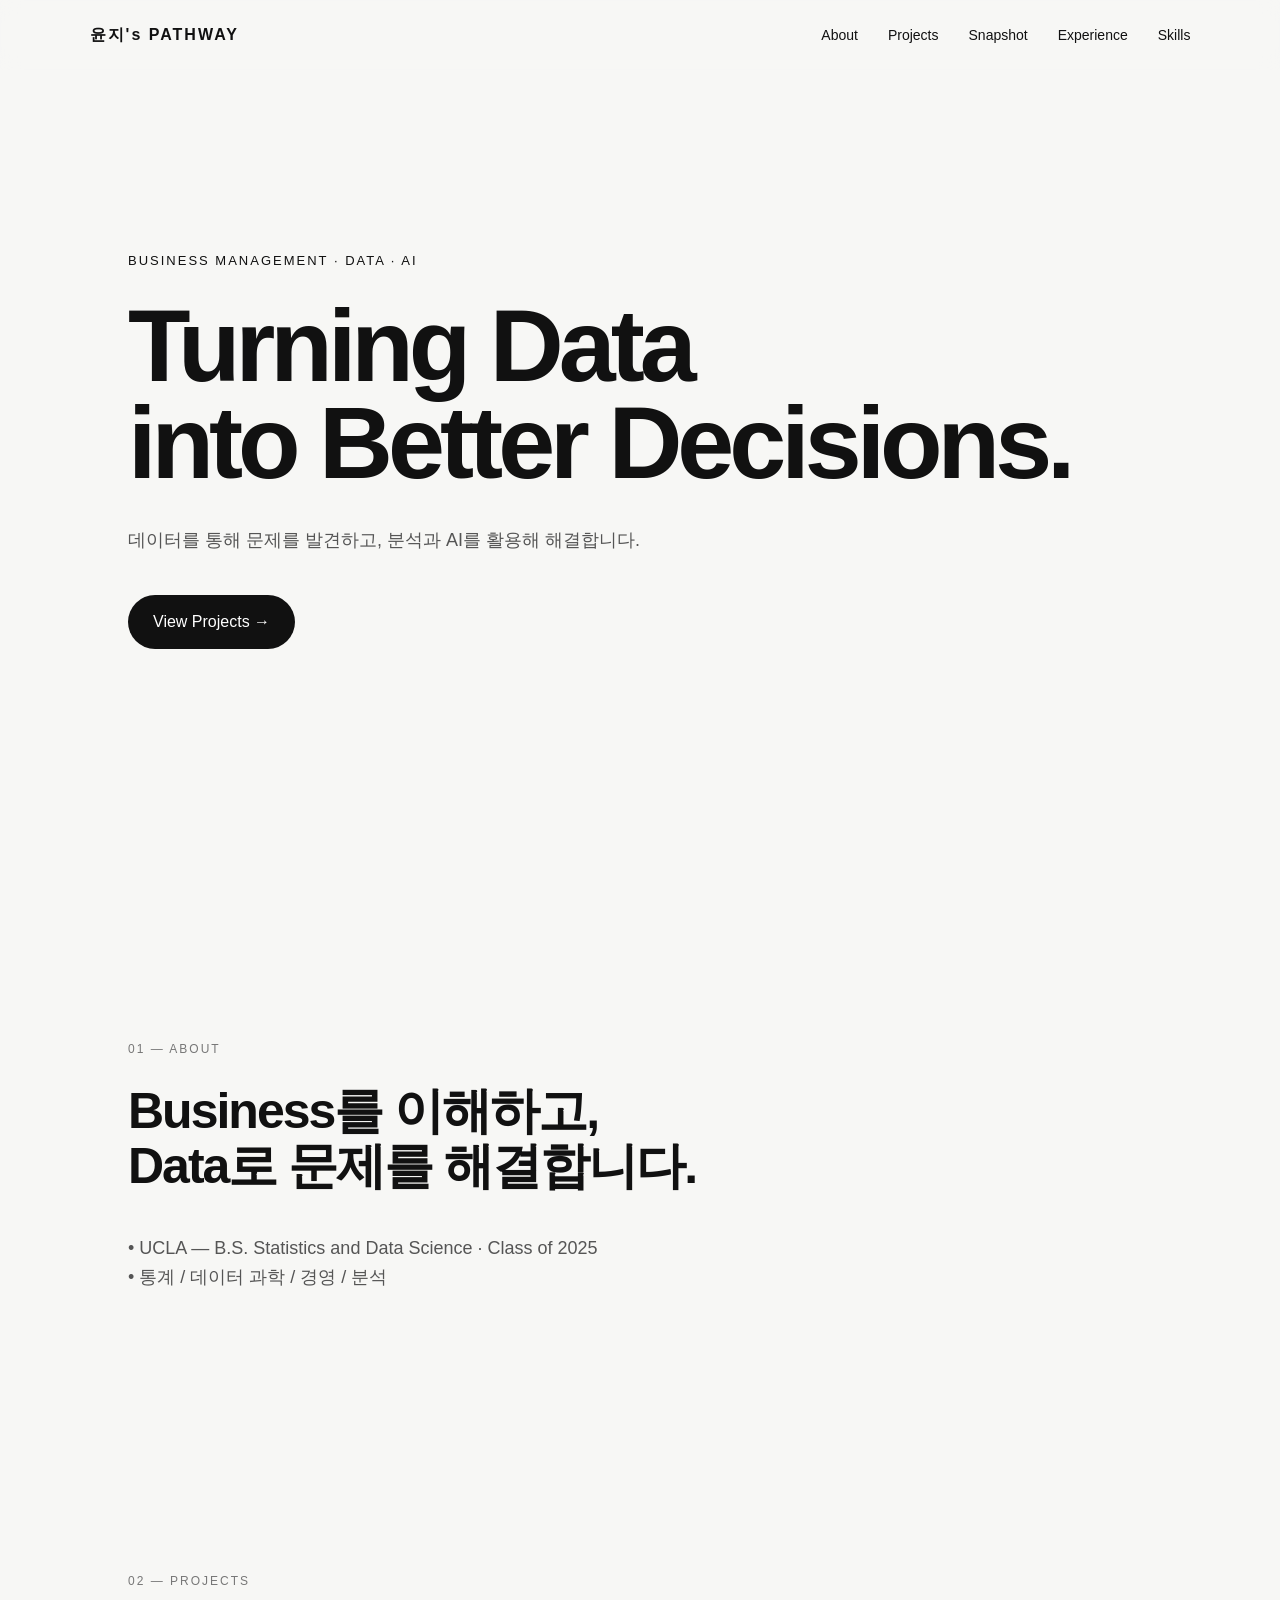
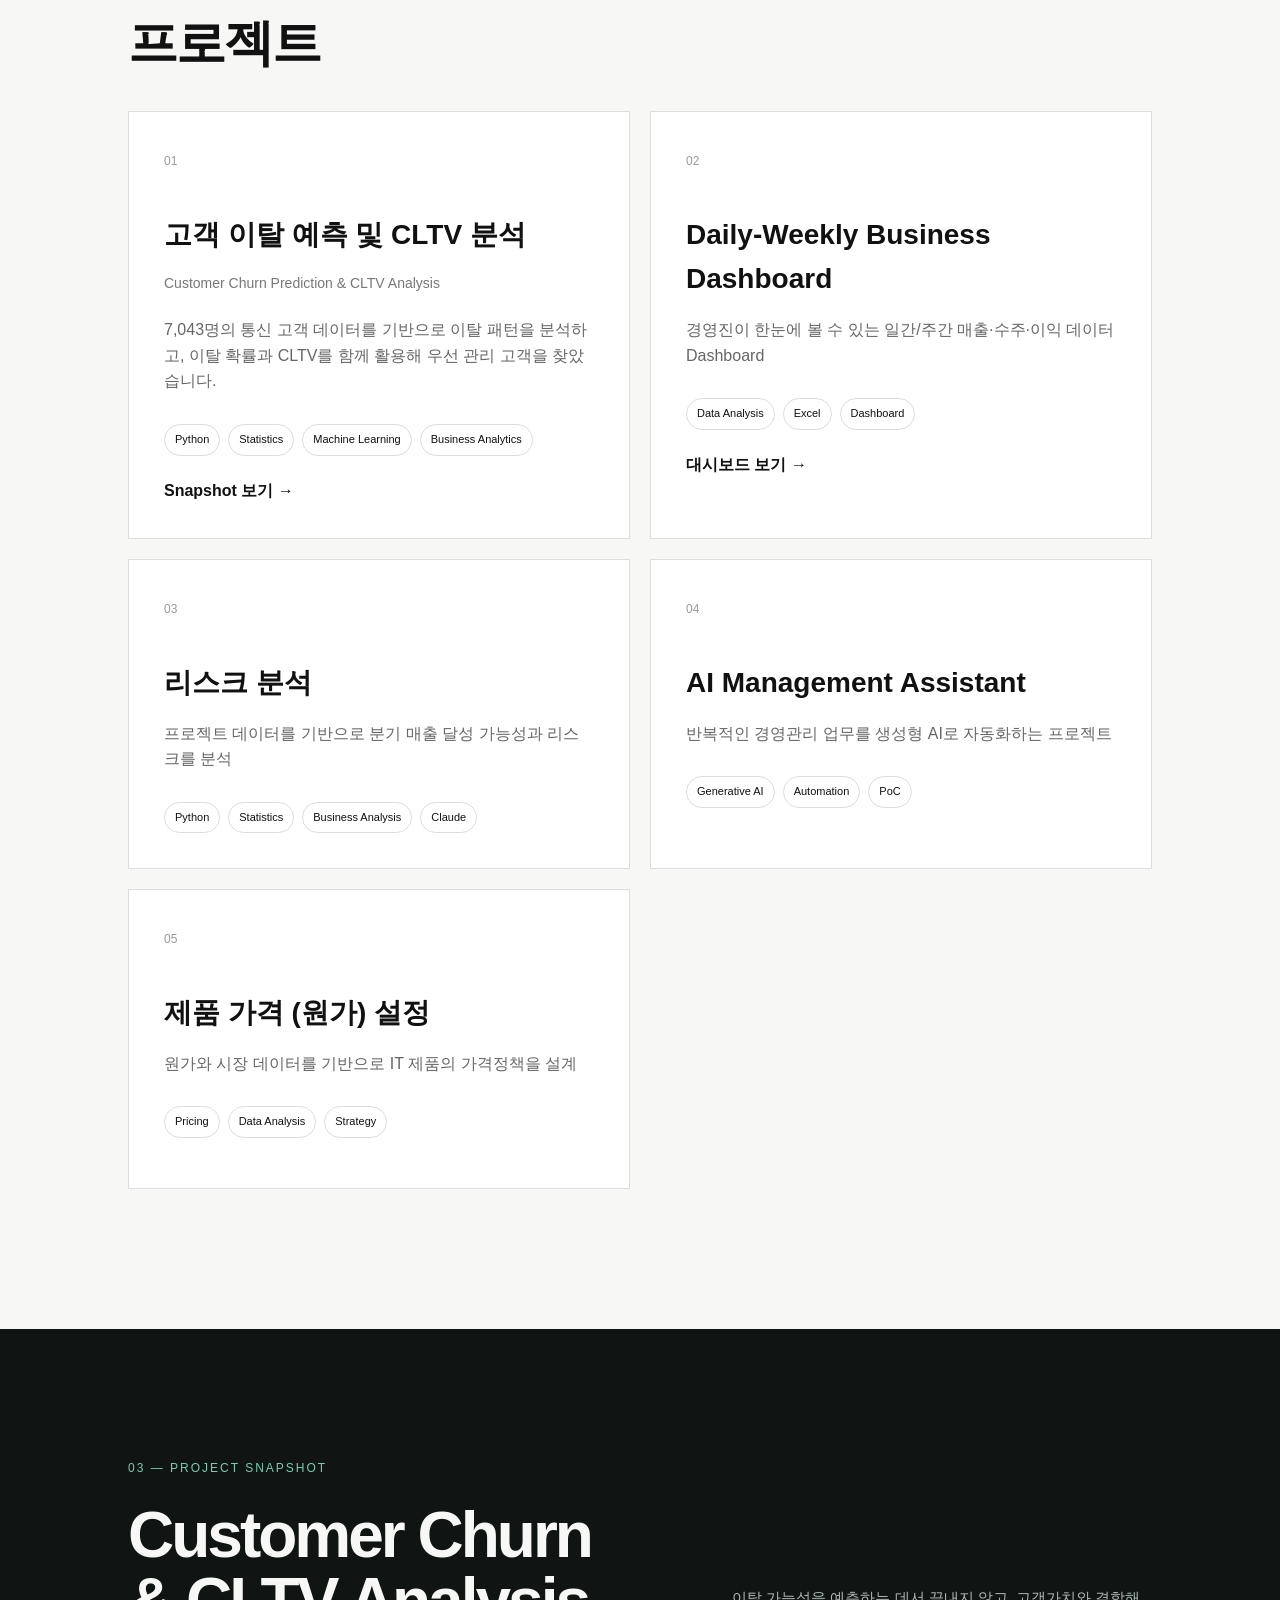
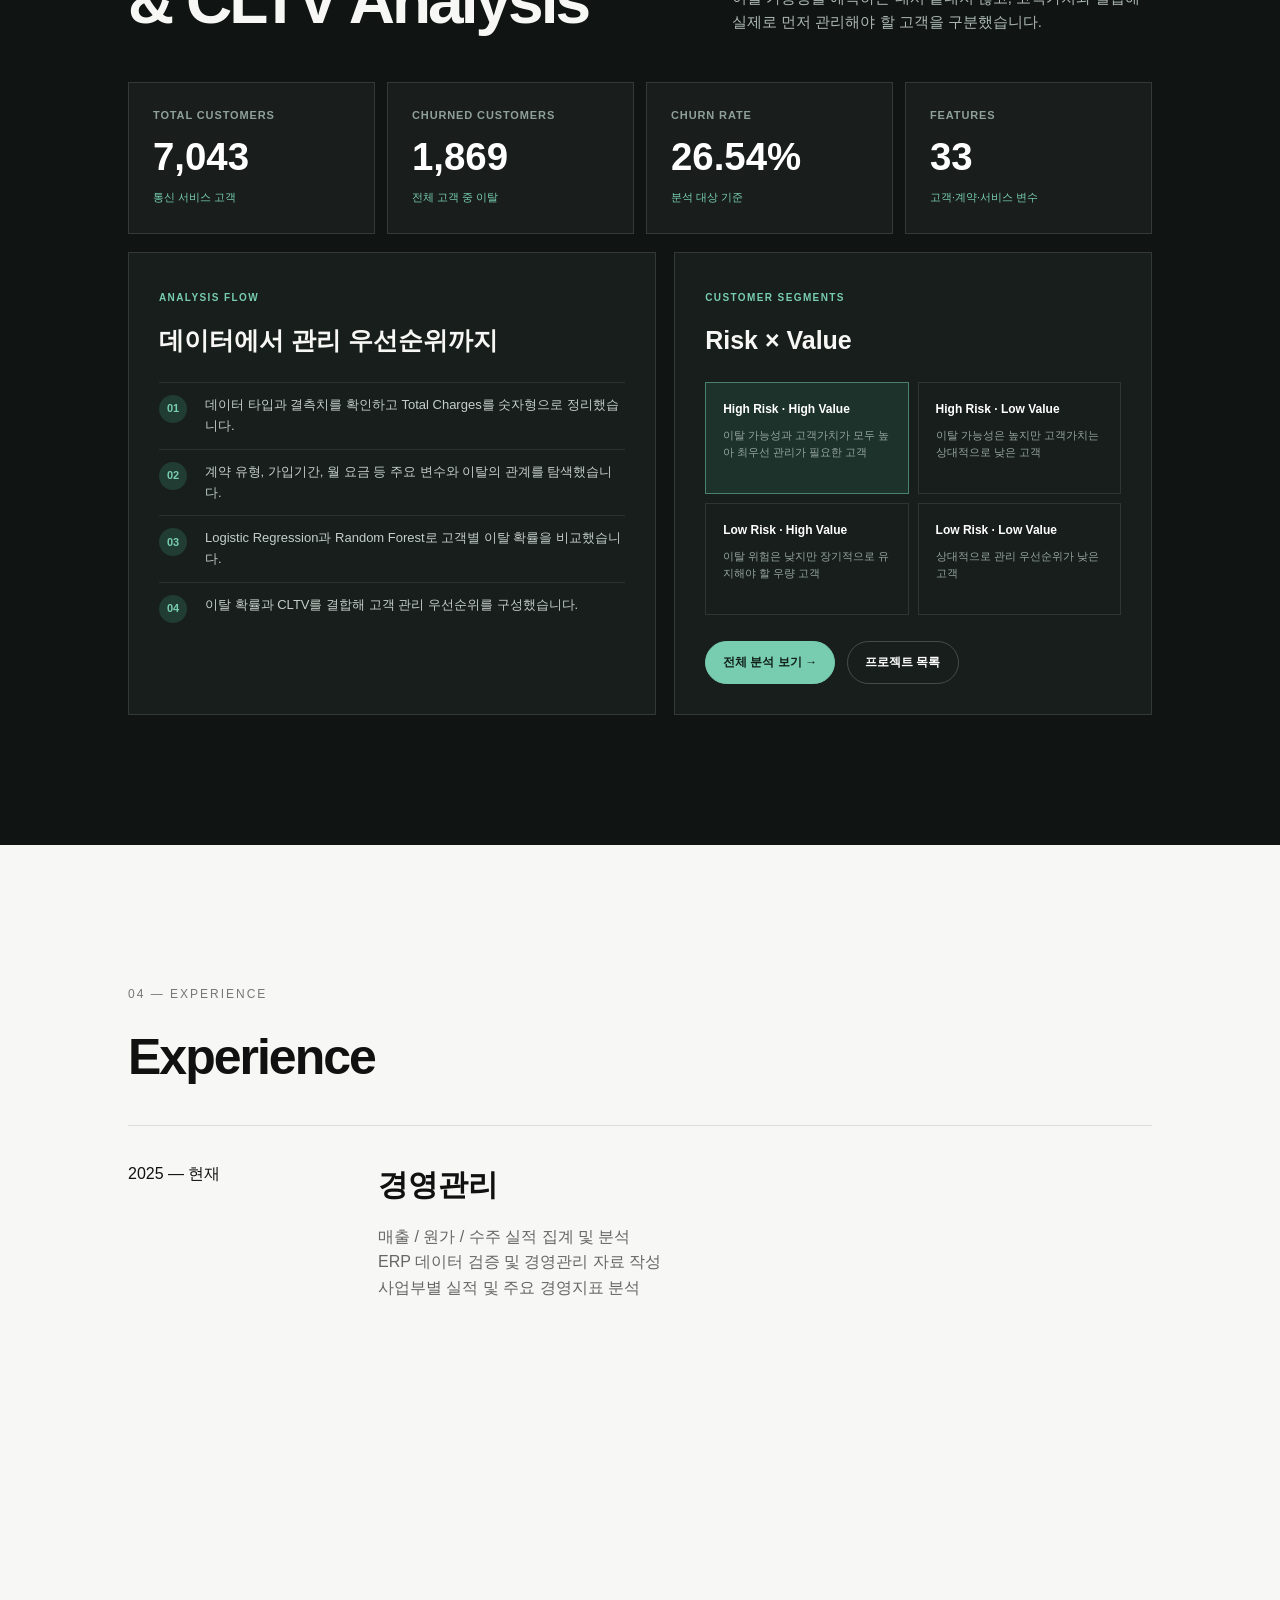
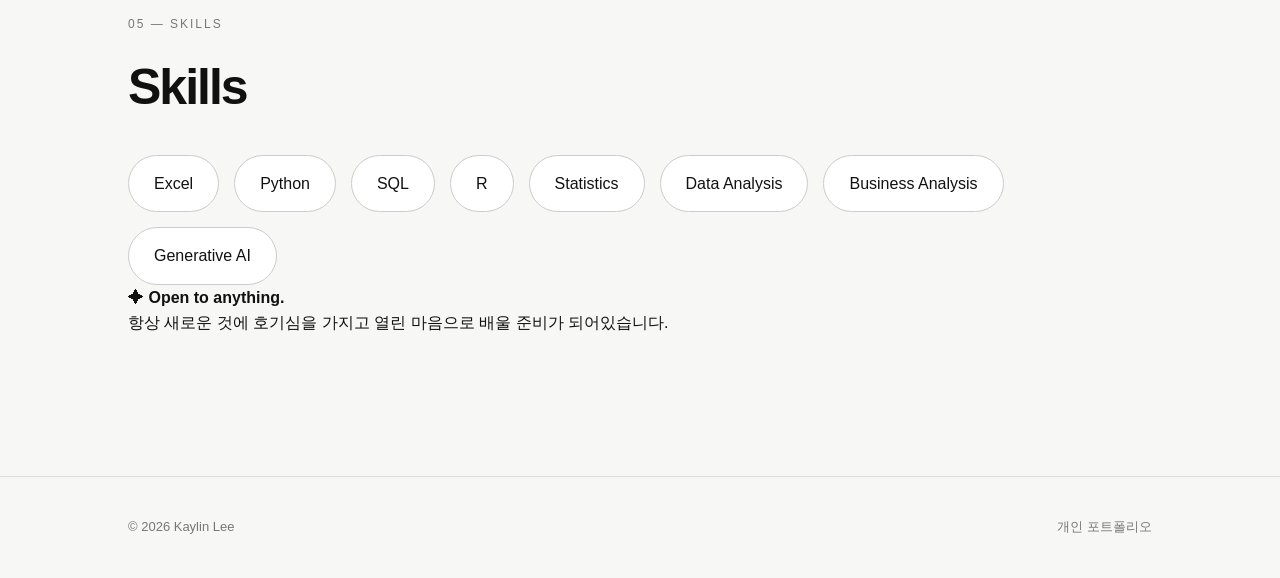
==== index.html @ ccb6a0fa "Fix customer churn README link" ====
<!DOCTYPE html>
<html lang="ko">
<head>
    <meta charset="UTF-8">
    <meta name="viewport" content="width=device-width, initial-scale=1.0">

    <title>이윤지 | Business · Data · AI</title>

    <link rel="stylesheet" href="style.css">
    <link rel="stylesheet" href="snapshot.css">
</head>

<body>

    <!-- Navigation -->
    <nav>
        <div class="logo">윤지's PATHWAY</div>

        <div class="nav-links">
            <a href="#about">About</a>
            <a href="#projects">Projects</a>
            <a href="#snapshot">Snapshot</a>
            <a href="#experience">Experience</a>
            <a href="#skills">Skills</a>
        </div>
    </nav>


    <!-- Hero -->
    <section class="hero">

        <div class="hero-text">

            <p class="eyebrow">
                BUSINESS MANAGEMENT · DATA · AI
            </p>

            <h1>
                Turning Data<br>
                into Better Decisions.
            </h1>

            <p class="intro">
                데이터를 통해 문제를 발견하고,
                분석과 AI를 활용해 해결합니다.
            </p>

            <a href="#projects" class="button">
                View Projects →
            </a>

        </div>

    </section>


    <!-- About -->
    <section id="about" class="section">

        <p class="section-label">01 — ABOUT</p>

        <h2>
            Business를 이해하고,<br>
            Data로 문제를 해결합니다.
        </h2>

        <p class="description">
            • UCLA — B.S. Statistics and Data Science · Class of 2025<br>
            • 통계 / 데이터 과학 / 경영 / 분석<br>
        </p>

    </section>


    <!-- Projects -->
    <section id="projects" class="section">

        <p class="section-label">02 — PROJECTS</p>

        <h2>프로젝트</h2>

        <div class="project-grid">

            <div class="project-card">

                <span>01</span>

                <h3>
                    고객 이탈 예측 및 CLTV 분석<br>
                    <small style="font-size:14px; font-weight:500; color:#777;">
                        Customer Churn Prediction &amp; CLTV Analysis
                    </small>
                </h3>

                <p>
                    7,043명의 통신 고객 데이터를 기반으로 이탈 패턴을 분석하고,
                    이탈 확률과 CLTV를 함께 활용해 우선 관리 고객을 찾았습니다.
                </p>

                <div class="tags">
                    <span>Python</span>
                    <span>Statistics</span>
                    <span>Machine Learning</span>
                    <span>Business Analytics</span>
                </div>

                <p style="margin-top:22px;">
                    <a href="#snapshot"
                       style="color:#111; font-weight:600; text-decoration:none;">
                        Snapshot 보기 →
                    </a>
                </p>

            </div>


            <div class="project-card">

                <span>02</span>

                <h3>
                    Daily-Weekly Business Dashboard
                </h3>

                <p>
                    경영진이 한눈에 볼 수 있는 일간/주간
                    매출·수주·이익 데이터 Dashboard
                </p>

                <div class="tags">
                    <span>Data Analysis</span>
                    <span>Excel</span>
                    <span>Dashboard</span>
                </div>

                <p style="margin-top:22px;">
                    <a href="projects/weekly-insight-dashboard/index.html"
                       target="_blank"
                       style="color:#111; font-weight:600; text-decoration:none;">
                        대시보드 보기 →
                    </a>
                </p>

            </div>


            <div class="project-card">

                <span>03</span>

                <h3>
                    리스크 분석
                </h3>

                <p>
                    프로젝트 데이터를 기반으로
                    분기 매출 달성 가능성과 리스크를 분석
                </p>

                <div class="tags">
                    <span>Python</span>
                    <span>Statistics</span>
                    <span>Business Analysis</span>
                    <span>Claude</span>
                </div>

            </div>


            <div class="project-card">

                <span>04</span>

                <h3>
                    AI Management Assistant
                </h3>

                <p>
                    반복적인 경영관리 업무를
                    생성형 AI로 자동화하는 프로젝트
                </p>

                <div class="tags">
                    <span>Generative AI</span>
                    <span>Automation</span>
                    <span>PoC</span>
                </div>

            </div>


            <div class="project-card">

                <span>05</span>

                <h3>
                    제품 가격 (원가) 설정
                </h3>

                <p>
                    원가와 시장 데이터를 기반으로
                    IT 제품의 가격정책을 설계
                </p>

                <div class="tags">
                    <span>Pricing</span>
                    <span>Data Analysis</span>
                    <span>Strategy</span>
                </div>

            </div>

        </div>

    </section>


    <!-- Project Snapshot -->
    <section id="snapshot" class="snapshot-section">

        <p class="section-label">03 — PROJECT SNAPSHOT</p>

        <div class="snapshot-header">
            <h2>Customer Churn<br>&amp; CLTV Analysis</h2>
            <p>
                이탈 가능성을 예측하는 데서 끝내지 않고, 고객가치와 결합해
                실제로 먼저 관리해야 할 고객을 구분했습니다.
            </p>
        </div>

        <div class="snapshot-metrics">
            <article class="snapshot-metric">
                <span>TOTAL CUSTOMERS</span>
                <strong>7,043</strong>
                <small>통신 서비스 고객</small>
            </article>
            <article class="snapshot-metric">
                <span>CHURNED CUSTOMERS</span>
                <strong>1,869</strong>
                <small>전체 고객 중 이탈</small>
            </article>
            <article class="snapshot-metric">
                <span>CHURN RATE</span>
                <strong>26.54%</strong>
                <small>분석 대상 기준</small>
            </article>
            <article class="snapshot-metric">
                <span>FEATURES</span>
                <strong>33</strong>
                <small>고객·계약·서비스 변수</small>
            </article>
        </div>

        <div class="snapshot-content">
            <article class="snapshot-card">
                <span>ANALYSIS FLOW</span>
                <h3>데이터에서 관리 우선순위까지</h3>
                <ol class="snapshot-list">
                    <li><b>01</b><span>데이터 타입과 결측치를 확인하고 Total Charges를 숫자형으로 정리했습니다.</span></li>
                    <li><b>02</b><span>계약 유형, 가입기간, 월 요금 등 주요 변수와 이탈의 관계를 탐색했습니다.</span></li>
                    <li><b>03</b><span>Logistic Regression과 Random Forest로 고객별 이탈 확률을 비교했습니다.</span></li>
                    <li><b>04</b><span>이탈 확률과 CLTV를 결합해 고객 관리 우선순위를 구성했습니다.</span></li>
                </ol>
            </article>

            <article class="snapshot-card">
                <span>CUSTOMER SEGMENTS</span>
                <h3>Risk × Value</h3>
                <div class="segment-grid">
                    <div class="segment priority"><strong>High Risk · High Value</strong><p>이탈 가능성과 고객가치가 모두 높아 최우선 관리가 필요한 고객</p></div>
                    <div class="segment"><strong>High Risk · Low Value</strong><p>이탈 가능성은 높지만 고객가치는 상대적으로 낮은 고객</p></div>
                    <div class="segment"><strong>Low Risk · High Value</strong><p>이탈 위험은 낮지만 장기적으로 유지해야 할 우량 고객</p></div>
                    <div class="segment"><strong>Low Risk · Low Value</strong><p>상대적으로 관리 우선순위가 낮은 고객</p></div>
                </div>
                <div class="snapshot-actions">
                    <a href="https://github.com/kaylin0325/Yunjee-Lee-Portfolio/blob/main/projects/customer-churn/README.md" target="_blank">전체 분석 보기 →</a>
                    <a href="#projects">프로젝트 목록</a>
                </div>
            </article>
        </div>

    </section>


    <!-- Experience -->
    <section id="experience" class="section">

        <p class="section-label">04 — EXPERIENCE</p>

        <h2>Experience</h2>

        <div class="experience-item">

            <div>
                <span>2025 — 현재</span>
            </div>

            <div>
                <h3>경영관리</h3>

                <p>
                    매출 / 원가 / 수주 실적 집계 및 분석<br>
                    ERP 데이터 검증 및 경영관리 자료 작성<br>
                    사업부별 실적 및 주요 경영지표 분석
                </p>
            </div>

        </div>

    </section>


    <!-- Skills -->
    <section id="skills" class="section">

        <p class="section-label">05 — SKILLS</p>

        <h2>Skills</h2>

        <div class="skills">

            <span>Excel</span>
            <span>Python</span>
            <span>SQL</span>
            <span>R</span>
            <span>Statistics</span>
            <span>Data Analysis</span>
            <span>Business Analysis</span>
            <span>Generative AI</span>

        </div>

        <div class="open-to-anything">
            <span>✦</span>
            <strong>Open to anything.</strong>
            <p>항상 새로운 것에 호기심을 가지고 열린 마음으로 배울 준비가 되어있습니다.</p>
        </div>

    </section>


    <!-- Footer -->
    <footer>

        <p>
            © 2026 Kaylin Lee
        </p>

        <p>
            개인 포트폴리오
        </p>

    </footer>


    <script src="script.js"></script>

</body>
</html>
---- style.css ----
* {
    margin: 0;
    padding: 0;
    box-sizing: border-box;
}

html {
    scroll-behavior: smooth;
}

body {
    font-family: Arial, sans-serif;
    color: #111;
    background: #f7f7f5;
    line-height: 1.6;
}


/* Navigation */

nav {
    position: fixed;
    top: 0;
    width: 100%;
    height: 70px;

    display: flex;
    justify-content: space-between;
    align-items: center;

    padding: 0 7%;

    background: rgba(247, 247, 245, 0.9);
    backdrop-filter: blur(10px);

    z-index: 100;
}

.logo {
    font-weight: bold;
    letter-spacing: 2px;
}

.nav-links {
    display: flex;
    gap: 30px;
}

.nav-links a {
    text-decoration: none;
    color: #111;
    font-size: 14px;
}


/* Hero */

.hero {
    min-height: 100vh;

    display: flex;
    align-items: center;

    padding: 0 10%;
}

.eyebrow {
    font-size: 13px;
    letter-spacing: 2px;
    margin-bottom: 25px;
}

.hero h1 {
    font-size: clamp(55px, 8vw, 110px);
    line-height: 0.95;
    letter-spacing: -5px;
    margin-bottom: 35px;
}

.intro {
    max-width: 550px;
    font-size: 18px;
    color: #555;
    margin-bottom: 40px;
}

.button {
    display: inline-block;

    padding: 14px 25px;

    background: #111;
    color: white;

    text-decoration: none;

    border-radius: 30px;
}


/* Sections */

.section {
    padding: 140px 10%;
}

.section-label {
    font-size: 12px;
    letter-spacing: 2px;
    margin-bottom: 25px;
    color: #777;
}

.section h2 {
    font-size: 50px;
    line-height: 1.1;
    letter-spacing: -2px;
    margin-bottom: 40px;
}

.description {
    max-width: 700px;
    color: #555;
    font-size: 18px;
}


/* Projects */

.project-grid {
    display: grid;

    grid-template-columns: repeat(2, 1fr);

    gap: 20px;
}

.project-card {
    min-height: 300px;

    background: white;

    padding: 35px;

    border: 1px solid #ddd;

    transition: 0.3s;
}

.project-card:hover {
    transform: translateY(-5px);
}

.project-card > span {
    font-size: 12px;
    color: #999;
}

.project-card h3 {
    font-size: 28px;
    margin: 40px 0 15px;
}

.project-card p {
    color: #666;
    max-width: 450px;
}

.tags {
    display: flex;
    gap: 8px;
    flex-wrap: wrap;

    margin-top: 30px;
}

.tags span {
    padding: 6px 10px;

    border: 1px solid #ddd;

    border-radius: 20px;

    font-size: 11px;
}


/* Experience */

.experience-item {
    display: grid;

    grid-template-columns: 200px 1fr;

    gap: 50px;

    padding: 35px 0;

    border-top: 1px solid #ddd;
}

.experience-item h3 {
    font-size: 30px;
    margin-bottom: 15px;
}

.experience-item p {
    color: #666;
}


/* Skills */

.skills {
    display: flex;
    flex-wrap: wrap;

    gap: 15px;
}

.skills span {
    padding: 15px 25px;

    border: 1px solid #ccc;

    border-radius: 30px;

    background: white;
}


/* Footer */

footer {
    display: flex;
    justify-content: space-between;

    padding: 40px 10%;

    border-top: 1px solid #ddd;

    color: #777;

    font-size: 13px;
}


/* Mobile */

@media (max-width: 700px) {

    .nav-links {
        display: none;
    }

    .hero {
        padding: 0 7%;
    }

    .hero h1 {
        font-size: 60px;
    }

    .section {
        padding: 100px 7%;
    }

    .section h2 {
        font-size: 40px;
    }

    .project-grid {
        grid-template-columns: 1fr;
    }

    .experience-item {
        grid-template-columns: 1fr;
        gap: 10px;
    }

    footer {
        padding: 30px 7%;
    }

    .open-to-anything {
    margin-top: 35px;
    padding: 30px 35px;

    background: #111;
    color: white;

    border-radius: 4px;

    display: flex;
    align-items: center;
    gap: 15px;
}

.open-to-anything span {
    font-size: 20px;
}

.open-to-anything strong {
    font-size: 18px;
}

.open-to-anything p {
    margin-left: auto;
    color: #aaa;
    font-size: 14px;
}

}
---- snapshot.css ----
.snapshot-section {
    padding: 130px 10%;
    background: #101513;
    color: #f7f7f5;
}

.snapshot-section .section-label {
    color: #78cdb1;
}

.snapshot-header {
    display: flex;
    justify-content: space-between;
    align-items: flex-end;
    gap: 40px;
    margin-bottom: 48px;
}

.snapshot-header h2 {
    max-width: 760px;
    margin: 0;
    font-size: clamp(38px, 5vw, 66px);
    line-height: 1.02;
    letter-spacing: -3px;
}

.snapshot-header p {
    max-width: 420px;
    margin: 0;
    color: #aeb9b5;
    font-size: 15px;
}

.snapshot-metrics {
    display: grid;
    grid-template-columns: repeat(4, 1fr);
    gap: 12px;
    margin-bottom: 18px;
}

.snapshot-metric {
    min-height: 145px;
    padding: 24px;
    border: 1px solid rgba(255, 255, 255, 0.12);
    background: rgba(255, 255, 255, 0.04);
}

.snapshot-metric span {
    display: block;
    color: #8fa09a;
    font-size: 11px;
    font-weight: 700;
    letter-spacing: 0.08em;
}

.snapshot-metric strong {
    display: block;
    margin: 13px 0 7px;
    color: #fff;
    font-size: clamp(30px, 3vw, 43px);
    line-height: 1;
}

.snapshot-metric small {
    color: #78cdb1;
    font-size: 11px;
}

.snapshot-content {
    display: grid;
    grid-template-columns: 1.05fr 0.95fr;
    gap: 18px;
}

.snapshot-card {
    padding: 30px;
    border: 1px solid rgba(255, 255, 255, 0.12);
    background: #171e1b;
}

.snapshot-card > span {
    color: #78cdb1;
    font-size: 10px;
    font-weight: 800;
    letter-spacing: 0.14em;
}

.snapshot-card h3 {
    margin: 12px 0 22px;
    font-size: 25px;
}

.snapshot-list {
    display: grid;
    gap: 12px;
    margin: 0;
    padding: 0;
    list-style: none;
}

.snapshot-list li {
    display: grid;
    grid-template-columns: 34px 1fr;
    gap: 12px;
    align-items: start;
    padding-top: 12px;
    border-top: 1px solid rgba(255, 255, 255, 0.09);
    color: #c5ceca;
    font-size: 13px;
}

.snapshot-list b {
    display: grid;
    place-items: center;
    width: 28px;
    height: 28px;
    border-radius: 50%;
    background: #213c33;
    color: #78cdb1;
    font-size: 11px;
}

.segment-grid {
    display: grid;
    grid-template-columns: 1fr 1fr;
    gap: 9px;
}

.segment {
    min-height: 112px;
    padding: 17px;
    border: 1px solid rgba(255, 255, 255, 0.1);
}

.segment strong {
    display: block;
    margin-bottom: 8px;
    color: #fff;
    font-size: 12px;
}

.segment p {
    margin: 0;
    color: #96a49f;
    font-size: 11px;
    line-height: 1.55;
}

.segment.priority {
    border-color: rgba(120, 205, 177, 0.5);
    background: #1c322b;
}

.snapshot-actions {
    display: flex;
    align-items: center;
    gap: 12px;
    margin-top: 26px;
}

.snapshot-actions a {
    display: inline-flex;
    padding: 11px 17px;
    border: 1px solid rgba(255, 255, 255, 0.2);
    border-radius: 999px;
    color: #fff;
    font-size: 12px;
    font-weight: 700;
    text-decoration: none;
}

.snapshot-actions a:first-child {
    border-color: #78cdb1;
    background: #78cdb1;
    color: #102019;
}

/* Keep portfolio project tags separated even if browser styles are cached. */
.project-card .tags {
    display: flex;
    flex-wrap: wrap;
    gap: 8px;
}

.project-card .tags span {
    display: inline-flex;
    margin: 0;
}

@media (max-width: 900px) {
    .snapshot-header {
        align-items: flex-start;
        flex-direction: column;
    }

    .snapshot-metrics {
        grid-template-columns: 1fr 1fr;
    }

    .snapshot-content {
        grid-template-columns: 1fr;
    }
}

@media (max-width: 700px) {
    .snapshot-section {
        padding: 100px 7%;
    }

    .snapshot-header h2 {
        font-size: 40px;
        letter-spacing: -2px;
    }
}

@media (max-width: 480px) {
    .snapshot-metrics,
    .segment-grid {
        grid-template-columns: 1fr;
    }

    .snapshot-actions {
        align-items: stretch;
        flex-direction: column;
    }

    .snapshot-actions a {
        justify-content: center;
    }
}
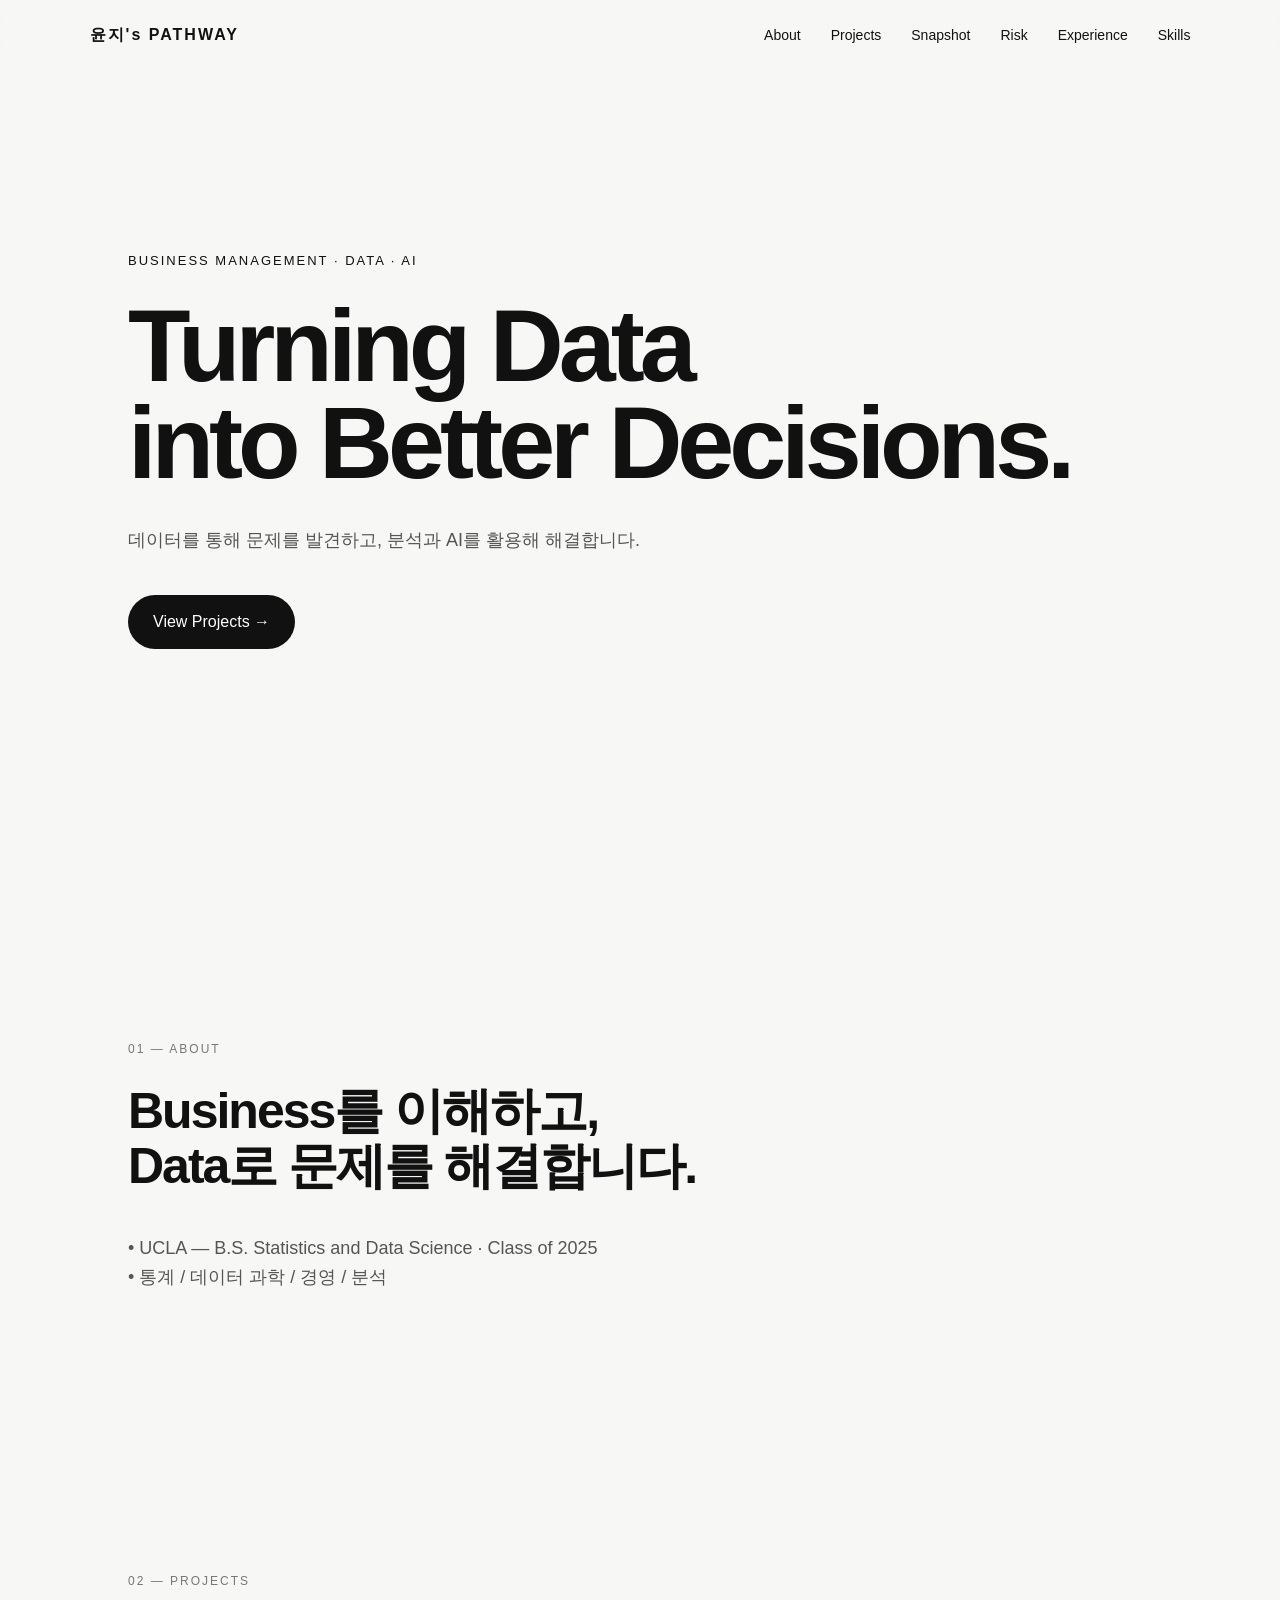
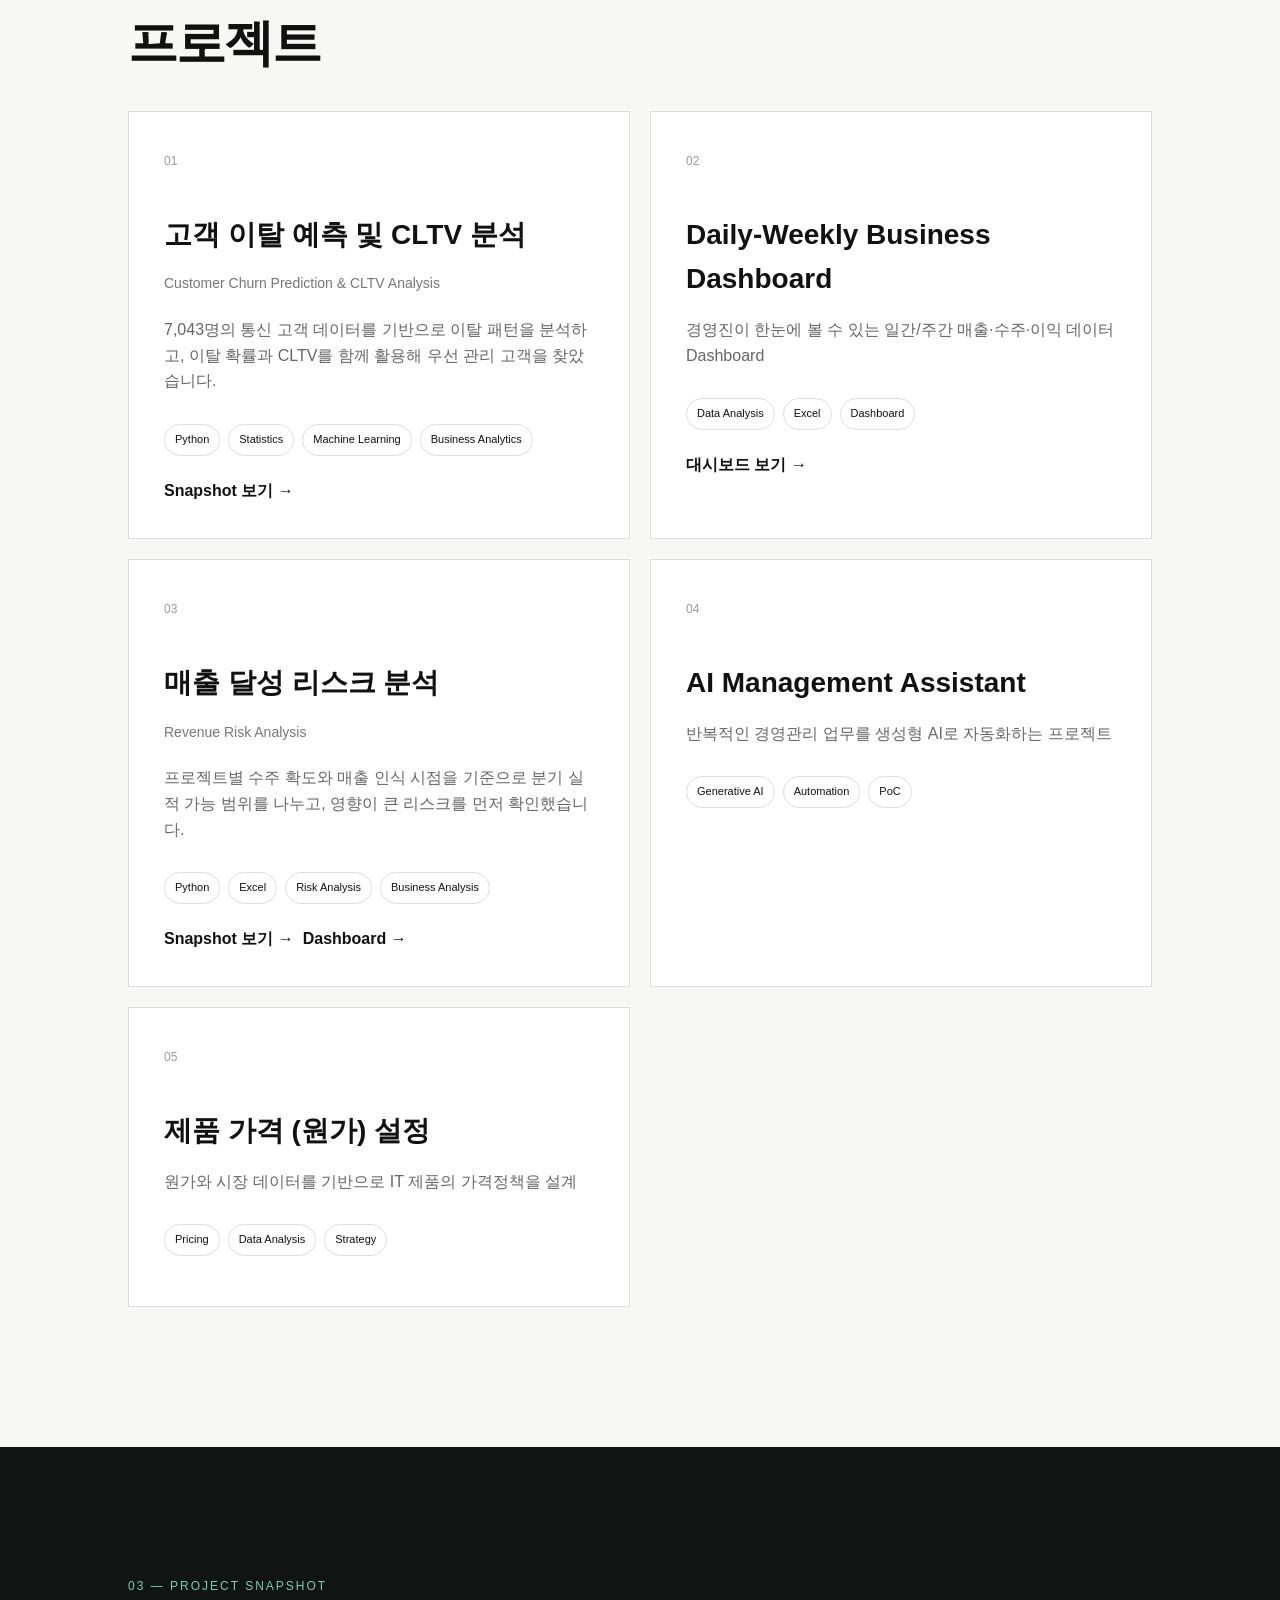
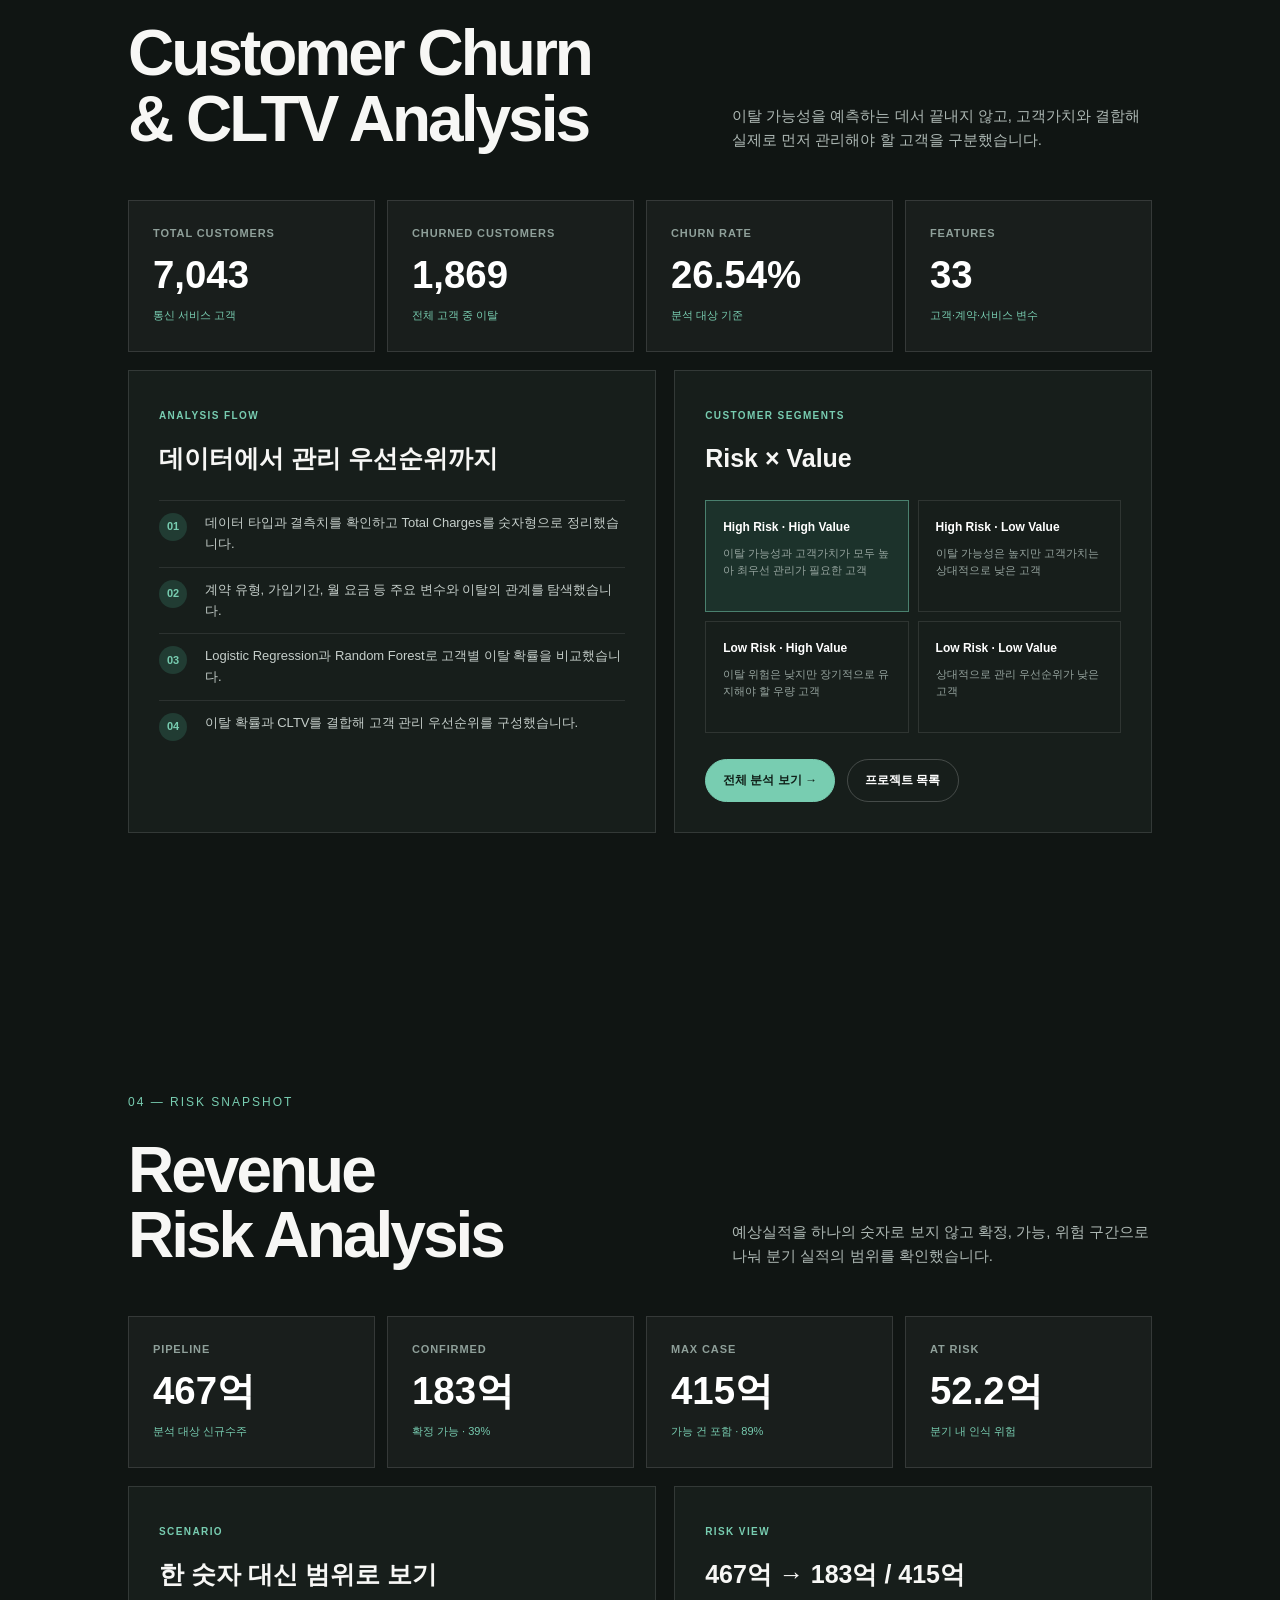
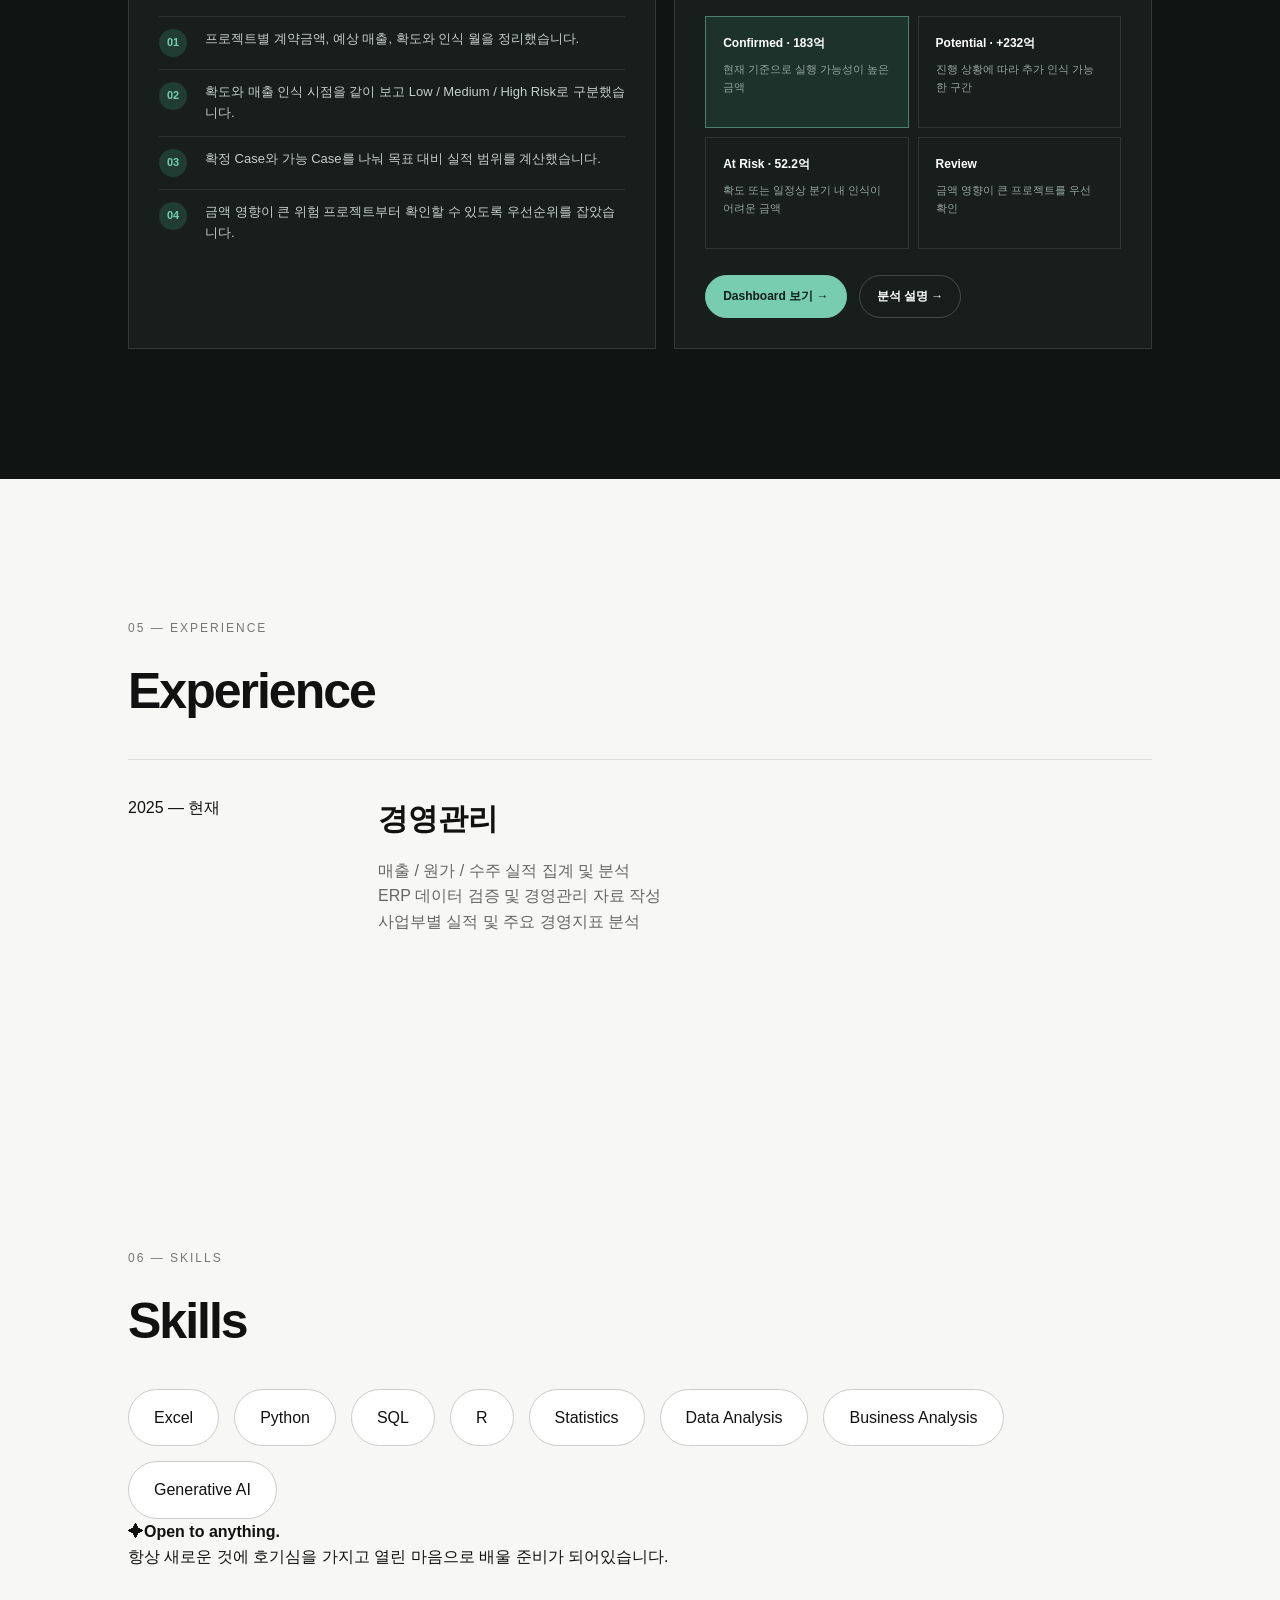
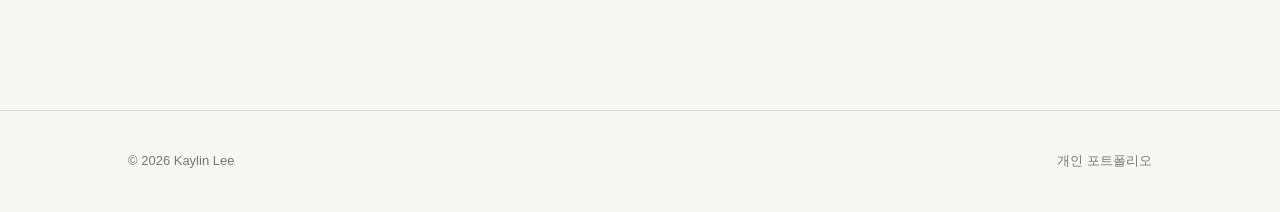
==== commit ffb3baba: "portfolio" ====
--- a/index.html
+++ b/index.html
@@ -3,357 +3,23 @@
 <head>
     <meta charset="UTF-8">
     <meta name="viewport" content="width=device-width, initial-scale=1.0">
-
     <title>이윤지 | Business · Data · AI</title>
-
     <link rel="stylesheet" href="style.css">
     <link rel="stylesheet" href="snapshot.css">
 </head>
-
 <body>
-
-    <!-- Navigation -->
-    <nav>
-        <div class="logo">윤지's PATHWAY</div>
-
-        <div class="nav-links">
-            <a href="#about">About</a>
-            <a href="#projects">Projects</a>
-            <a href="#snapshot">Snapshot</a>
-            <a href="#experience">Experience</a>
-            <a href="#skills">Skills</a>
-        </div>
-    </nav>
-
-
-    <!-- Hero -->
-    <section class="hero">
-
-        <div class="hero-text">
-
-            <p class="eyebrow">
-                BUSINESS MANAGEMENT · DATA · AI
-            </p>
-
-            <h1>
-                Turning Data<br>
-                into Better Decisions.
-            </h1>
-
-            <p class="intro">
-                데이터를 통해 문제를 발견하고,
-                분석과 AI를 활용해 해결합니다.
-            </p>
-
-            <a href="#projects" class="button">
-                View Projects →
-            </a>
-
-        </div>
-
-    </section>
-
-
-    <!-- About -->
-    <section id="about" class="section">
-
-        <p class="section-label">01 — ABOUT</p>
-
-        <h2>
-            Business를 이해하고,<br>
-            Data로 문제를 해결합니다.
-        </h2>
-
-        <p class="description">
-            • UCLA — B.S. Statistics and Data Science · Class of 2025<br>
-            • 통계 / 데이터 과학 / 경영 / 분석<br>
-        </p>
-
-    </section>
-
-
-    <!-- Projects -->
-    <section id="projects" class="section">
-
-        <p class="section-label">02 — PROJECTS</p>
-
-        <h2>프로젝트</h2>
-
-        <div class="project-grid">
-
-            <div class="project-card">
-
-                <span>01</span>
-
-                <h3>
-                    고객 이탈 예측 및 CLTV 분석<br>
-                    <small style="font-size:14px; font-weight:500; color:#777;">
-                        Customer Churn Prediction &amp; CLTV Analysis
-                    </small>
-                </h3>
-
-                <p>
-                    7,043명의 통신 고객 데이터를 기반으로 이탈 패턴을 분석하고,
-                    이탈 확률과 CLTV를 함께 활용해 우선 관리 고객을 찾았습니다.
-                </p>
-
-                <div class="tags">
-                    <span>Python</span>
-                    <span>Statistics</span>
-                    <span>Machine Learning</span>
-                    <span>Business Analytics</span>
-                </div>
-
-                <p style="margin-top:22px;">
-                    <a href="#snapshot"
-                       style="color:#111; font-weight:600; text-decoration:none;">
-                        Snapshot 보기 →
-                    </a>
-                </p>
-
-            </div>
-
-
-            <div class="project-card">
-
-                <span>02</span>
-
-                <h3>
-                    Daily-Weekly Business Dashboard
-                </h3>
-
-                <p>
-                    경영진이 한눈에 볼 수 있는 일간/주간
-                    매출·수주·이익 데이터 Dashboard
-                </p>
-
-                <div class="tags">
-                    <span>Data Analysis</span>
-                    <span>Excel</span>
-                    <span>Dashboard</span>
-                </div>
-
-                <p style="margin-top:22px;">
-                    <a href="projects/weekly-insight-dashboard/index.html"
-                       target="_blank"
-                       style="color:#111; font-weight:600; text-decoration:none;">
-                        대시보드 보기 →
-                    </a>
-                </p>
-
-            </div>
-
-
-            <div class="project-card">
-
-                <span>03</span>
-
-                <h3>
-                    리스크 분석
-                </h3>
-
-                <p>
-                    프로젝트 데이터를 기반으로
-                    분기 매출 달성 가능성과 리스크를 분석
-                </p>
-
-                <div class="tags">
-                    <span>Python</span>
-                    <span>Statistics</span>
-                    <span>Business Analysis</span>
-                    <span>Claude</span>
-                </div>
-
-            </div>
-
-
-            <div class="project-card">
-
-                <span>04</span>
-
-                <h3>
-                    AI Management Assistant
-                </h3>
-
-                <p>
-                    반복적인 경영관리 업무를
-                    생성형 AI로 자동화하는 프로젝트
-                </p>
-
-                <div class="tags">
-                    <span>Generative AI</span>
-                    <span>Automation</span>
-                    <span>PoC</span>
-                </div>
-
-            </div>
-
-
-            <div class="project-card">
-
-                <span>05</span>
-
-                <h3>
-                    제품 가격 (원가) 설정
-                </h3>
-
-                <p>
-                    원가와 시장 데이터를 기반으로
-                    IT 제품의 가격정책을 설계
-                </p>
-
-                <div class="tags">
-                    <span>Pricing</span>
-                    <span>Data Analysis</span>
-                    <span>Strategy</span>
-                </div>
-
-            </div>
-
-        </div>
-
-    </section>
-
-
-    <!-- Project Snapshot -->
-    <section id="snapshot" class="snapshot-section">
-
-        <p class="section-label">03 — PROJECT SNAPSHOT</p>
-
-        <div class="snapshot-header">
-            <h2>Customer Churn<br>&amp; CLTV Analysis</h2>
-            <p>
-                이탈 가능성을 예측하는 데서 끝내지 않고, 고객가치와 결합해
-                실제로 먼저 관리해야 할 고객을 구분했습니다.
-            </p>
-        </div>
-
-        <div class="snapshot-metrics">
-            <article class="snapshot-metric">
-                <span>TOTAL CUSTOMERS</span>
-                <strong>7,043</strong>
-                <small>통신 서비스 고객</small>
-            </article>
-            <article class="snapshot-metric">
-                <span>CHURNED CUSTOMERS</span>
-                <strong>1,869</strong>
-                <small>전체 고객 중 이탈</small>
-            </article>
-            <article class="snapshot-metric">
-                <span>CHURN RATE</span>
-                <strong>26.54%</strong>
-                <small>분석 대상 기준</small>
-            </article>
-            <article class="snapshot-metric">
-                <span>FEATURES</span>
-                <strong>33</strong>
-                <small>고객·계약·서비스 변수</small>
-            </article>
-        </div>
-
-        <div class="snapshot-content">
-            <article class="snapshot-card">
-                <span>ANALYSIS FLOW</span>
-                <h3>데이터에서 관리 우선순위까지</h3>
-                <ol class="snapshot-list">
-                    <li><b>01</b><span>데이터 타입과 결측치를 확인하고 Total Charges를 숫자형으로 정리했습니다.</span></li>
-                    <li><b>02</b><span>계약 유형, 가입기간, 월 요금 등 주요 변수와 이탈의 관계를 탐색했습니다.</span></li>
-                    <li><b>03</b><span>Logistic Regression과 Random Forest로 고객별 이탈 확률을 비교했습니다.</span></li>
-                    <li><b>04</b><span>이탈 확률과 CLTV를 결합해 고객 관리 우선순위를 구성했습니다.</span></li>
-                </ol>
-            </article>
-
-            <article class="snapshot-card">
-                <span>CUSTOMER SEGMENTS</span>
-                <h3>Risk × Value</h3>
-                <div class="segment-grid">
-                    <div class="segment priority"><strong>High Risk · High Value</strong><p>이탈 가능성과 고객가치가 모두 높아 최우선 관리가 필요한 고객</p></div>
-                    <div class="segment"><strong>High Risk · Low Value</strong><p>이탈 가능성은 높지만 고객가치는 상대적으로 낮은 고객</p></div>
-                    <div class="segment"><strong>Low Risk · High Value</strong><p>이탈 위험은 낮지만 장기적으로 유지해야 할 우량 고객</p></div>
-                    <div class="segment"><strong>Low Risk · Low Value</strong><p>상대적으로 관리 우선순위가 낮은 고객</p></div>
-                </div>
-                <div class="snapshot-actions">
-                    <a href="https://github.com/kaylin0325/Yunjee-Lee-Portfolio/blob/main/projects/customer-churn/README.md" target="_blank">전체 분석 보기 →</a>
-                    <a href="#projects">프로젝트 목록</a>
-                </div>
-            </article>
-        </div>
-
-    </section>
-
-
-    <!-- Experience -->
-    <section id="experience" class="section">
-
-        <p class="section-label">04 — EXPERIENCE</p>
-
-        <h2>Experience</h2>
-
-        <div class="experience-item">
-
-            <div>
-                <span>2025 — 현재</span>
-            </div>
-
-            <div>
-                <h3>경영관리</h3>
-
-                <p>
-                    매출 / 원가 / 수주 실적 집계 및 분석<br>
-                    ERP 데이터 검증 및 경영관리 자료 작성<br>
-                    사업부별 실적 및 주요 경영지표 분석
-                </p>
-            </div>
-
-        </div>
-
-    </section>
-
-
-    <!-- Skills -->
-    <section id="skills" class="section">
-
-        <p class="section-label">05 — SKILLS</p>
-
-        <h2>Skills</h2>
-
-        <div class="skills">
-
-            <span>Excel</span>
-            <span>Python</span>
-            <span>SQL</span>
-            <span>R</span>
-            <span>Statistics</span>
-            <span>Data Analysis</span>
-            <span>Business Analysis</span>
-            <span>Generative AI</span>
-
-        </div>
-
-        <div class="open-to-anything">
-            <span>✦</span>
-            <strong>Open to anything.</strong>
-            <p>항상 새로운 것에 호기심을 가지고 열린 마음으로 배울 준비가 되어있습니다.</p>
-        </div>
-
-    </section>
-
-
-    <!-- Footer -->
-    <footer>
-
-        <p>
-            © 2026 Kaylin Lee
-        </p>
-
-        <p>
-            개인 포트폴리오
-        </p>
-
-    </footer>
-
-
-    <script src="script.js"></script>
-
-</body>
-</html>+<nav><div class="logo">윤지's PATHWAY</div><div class="nav-links"><a href="#about">About</a><a href="#projects">Projects</a><a href="#snapshot">Snapshot</a><a href="#risk-snapshot">Risk</a><a href="#experience">Experience</a><a href="#skills">Skills</a></div></nav>
+<section class="hero"><div class="hero-text"><p class="eyebrow">BUSINESS MANAGEMENT · DATA · AI</p><h1>Turning Data<br>into Better Decisions.</h1><p class="intro">데이터를 통해 문제를 발견하고, 분석과 AI를 활용해 해결합니다.</p><a href="#projects" class="button">View Projects →</a></div></section>
+<section id="about" class="section"><p class="section-label">01 — ABOUT</p><h2>Business를 이해하고,<br>Data로 문제를 해결합니다.</h2><p class="description">• UCLA — B.S. Statistics and Data Science · Class of 2025<br>• 통계 / 데이터 과학 / 경영 / 분석<br></p></section>
+<section id="projects" class="section"><p class="section-label">02 — PROJECTS</p><h2>프로젝트</h2><div class="project-grid">
+<div class="project-card"><span>01</span><h3>고객 이탈 예측 및 CLTV 분석<br><small style="font-size:14px;font-weight:500;color:#777;">Customer Churn Prediction &amp; CLTV Analysis</small></h3><p>7,043명의 통신 고객 데이터를 기반으로 이탈 패턴을 분석하고, 이탈 확률과 CLTV를 함께 활용해 우선 관리 고객을 찾았습니다.</p><div class="tags"><span>Python</span><span>Statistics</span><span>Machine Learning</span><span>Business Analytics</span></div><p style="margin-top:22px;"><a href="#snapshot" style="color:#111;font-weight:600;text-decoration:none;">Snapshot 보기 →</a></p></div>
+<div class="project-card"><span>02</span><h3>Daily-Weekly Business Dashboard</h3><p>경영진이 한눈에 볼 수 있는 일간/주간 매출·수주·이익 데이터 Dashboard</p><div class="tags"><span>Data Analysis</span><span>Excel</span><span>Dashboard</span></div><p style="margin-top:22px;"><a href="projects/weekly-insight-dashboard/index.html" target="_blank" style="color:#111;font-weight:600;text-decoration:none;">대시보드 보기 →</a></p></div>
+<div class="project-card"><span>03</span><h3>매출 달성 리스크 분석<br><small style="font-size:14px;font-weight:500;color:#777;">Revenue Risk Analysis</small></h3><p>프로젝트별 수주 확도와 매출 인식 시점을 기준으로 분기 실적 가능 범위를 나누고, 영향이 큰 리스크를 먼저 확인했습니다.</p><div class="tags"><span>Python</span><span>Excel</span><span>Risk Analysis</span><span>Business Analysis</span></div><p style="margin-top:22px;"><a href="#risk-snapshot" style="color:#111;font-weight:600;text-decoration:none;">Snapshot 보기 →</a>&nbsp;&nbsp;<a href="projects/revenue-risk/index.html" target="_blank" style="color:#111;font-weight:600;text-decoration:none;">Dashboard →</a></p></div>
+<div class="project-card"><span>04</span><h3>AI Management Assistant</h3><p>반복적인 경영관리 업무를 생성형 AI로 자동화하는 프로젝트</p><div class="tags"><span>Generative AI</span><span>Automation</span><span>PoC</span></div></div>
+<div class="project-card"><span>05</span><h3>제품 가격 (원가) 설정</h3><p>원가와 시장 데이터를 기반으로 IT 제품의 가격정책을 설계</p><div class="tags"><span>Pricing</span><span>Data Analysis</span><span>Strategy</span></div></div>
+</div></section>
+<section id="snapshot" class="snapshot-section"><p class="section-label">03 — PROJECT SNAPSHOT</p><div class="snapshot-header"><h2>Customer Churn<br>&amp; CLTV Analysis</h2><p>이탈 가능성을 예측하는 데서 끝내지 않고, 고객가치와 결합해 실제로 먼저 관리해야 할 고객을 구분했습니다.</p></div><div class="snapshot-metrics"><article class="snapshot-metric"><span>TOTAL CUSTOMERS</span><strong>7,043</strong><small>통신 서비스 고객</small></article><article class="snapshot-metric"><span>CHURNED CUSTOMERS</span><strong>1,869</strong><small>전체 고객 중 이탈</small></article><article class="snapshot-metric"><span>CHURN RATE</span><strong>26.54%</strong><small>분석 대상 기준</small></article><article class="snapshot-metric"><span>FEATURES</span><strong>33</strong><small>고객·계약·서비스 변수</small></article></div><div class="snapshot-content"><article class="snapshot-card"><span>ANALYSIS FLOW</span><h3>데이터에서 관리 우선순위까지</h3><ol class="snapshot-list"><li><b>01</b><span>데이터 타입과 결측치를 확인하고 Total Charges를 숫자형으로 정리했습니다.</span></li><li><b>02</b><span>계약 유형, 가입기간, 월 요금 등 주요 변수와 이탈의 관계를 탐색했습니다.</span></li><li><b>03</b><span>Logistic Regression과 Random Forest로 고객별 이탈 확률을 비교했습니다.</span></li><li><b>04</b><span>이탈 확률과 CLTV를 결합해 고객 관리 우선순위를 구성했습니다.</span></li></ol></article><article class="snapshot-card"><span>CUSTOMER SEGMENTS</span><h3>Risk × Value</h3><div class="segment-grid"><div class="segment priority"><strong>High Risk · High Value</strong><p>이탈 가능성과 고객가치가 모두 높아 최우선 관리가 필요한 고객</p></div><div class="segment"><strong>High Risk · Low Value</strong><p>이탈 가능성은 높지만 고객가치는 상대적으로 낮은 고객</p></div><div class="segment"><strong>Low Risk · High Value</strong><p>이탈 위험은 낮지만 장기적으로 유지해야 할 우량 고객</p></div><div class="segment"><strong>Low Risk · Low Value</strong><p>상대적으로 관리 우선순위가 낮은 고객</p></div></div><div class="snapshot-actions"><a href="projects/customer-churn/README.md" target="_blank">전체 분석 보기 →</a><a href="#projects">프로젝트 목록</a></div></article></div></section>
+<section id="risk-snapshot" class="snapshot-section risk-snapshot"><p class="section-label">04 — RISK SNAPSHOT</p><div class="snapshot-header"><h2>Revenue<br>Risk Analysis</h2><p>예상실적을 하나의 숫자로 보지 않고 확정, 가능, 위험 구간으로 나눠 분기 실적의 범위를 확인했습니다.</p></div><div class="snapshot-metrics"><article class="snapshot-metric"><span>PIPELINE</span><strong>467억</strong><small>분석 대상 신규수주</small></article><article class="snapshot-metric"><span>CONFIRMED</span><strong>183억</strong><small>확정 가능 · 39%</small></article><article class="snapshot-metric"><span>MAX CASE</span><strong>415억</strong><small>가능 건 포함 · 89%</small></article><article class="snapshot-metric"><span>AT RISK</span><strong>52.2억</strong><small>분기 내 인식 위험</small></article></div><div class="snapshot-content"><article class="snapshot-card"><span>SCENARIO</span><h3>한 숫자 대신 범위로 보기</h3><ol class="snapshot-list"><li><b>01</b><span>프로젝트별 계약금액, 예상 매출, 확도와 인식 월을 정리했습니다.</span></li><li><b>02</b><span>확도와 매출 인식 시점을 같이 보고 Low / Medium / High Risk로 구분했습니다.</span></li><li><b>03</b><span>확정 Case와 가능 Case를 나눠 목표 대비 실적 범위를 계산했습니다.</span></li><li><b>04</b><span>금액 영향이 큰 위험 프로젝트부터 확인할 수 있도록 우선순위를 잡았습니다.</span></li></ol></article><article class="snapshot-card"><span>RISK VIEW</span><h3>467억 → 183억 / 415억</h3><div class="segment-grid"><div class="segment priority"><strong>Confirmed · 183억</strong><p>현재 기준으로 실행 가능성이 높은 금액</p></div><div class="segment"><strong>Potential · +232억</strong><p>진행 상황에 따라 추가 인식 가능한 구간</p></div><div class="segment"><strong>At Risk · 52.2억</strong><p>확도 또는 일정상 분기 내 인식이 어려운 금액</p></div><div class="segment"><strong>Review</strong><p>금액 영향이 큰 프로젝트를 우선 확인</p></div></div><div class="snapshot-actions"><a href="projects/revenue-risk/index.html" target="_blank">Dashboard 보기 →</a><a href="projects/revenue-risk/README.md" target="_blank">분석 설명 →</a></div></article></div></section>
+<section id="experience" class="section"><p class="section-label">05 — EXPERIENCE</p><h2>Experience</h2><div class="experience-item"><div><span>2025 — 현재</span></div><div><h3>경영관리</h3><p>매출 / 원가 / 수주 실적 집계 및 분석<br>ERP 데이터 검증 및 경영관리 자료 작성<br>사업부별 실적 및 주요 경영지표 분석</p></div></div></section>
+<section id="skills" class="section"><p class="section-label">06 — SKILLS</p><h2>Skills</h2><div class="skills"><span>Excel</span><span>Python</span><span>SQL</span><span>R</span><span>Statistics</span><span>Data Analysis</span><span>Business Analysis</span><span>Generative AI</span></div><div class="open-to-anything"><span>✦</span><strong>Open to anything.</strong><p>항상 새로운 것에 호기심을 가지고 열린 마음으로 배울 준비가 되어있습니다.</p></div></section>
+<footer><p>© 2026 Kaylin Lee</p><p>개인 포트폴리오</p></footer><script src="script.js"></script></body></html>
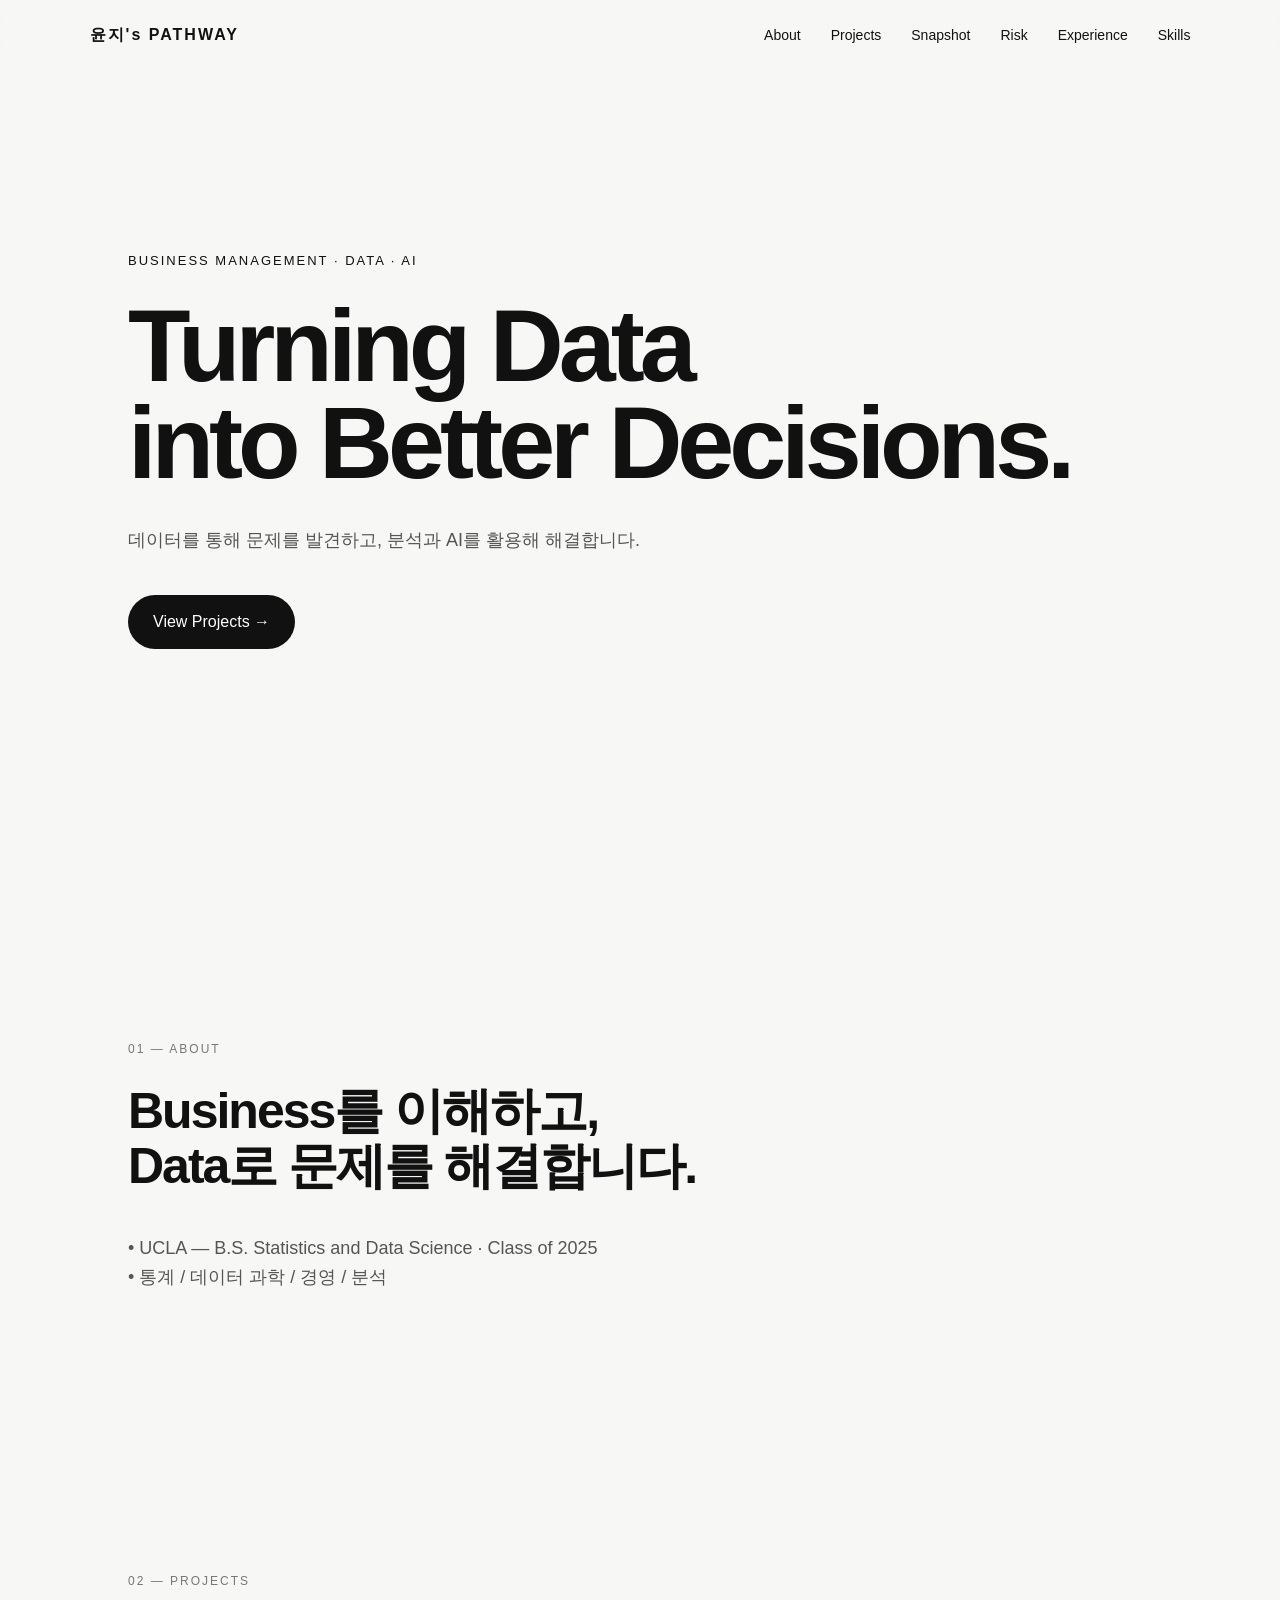
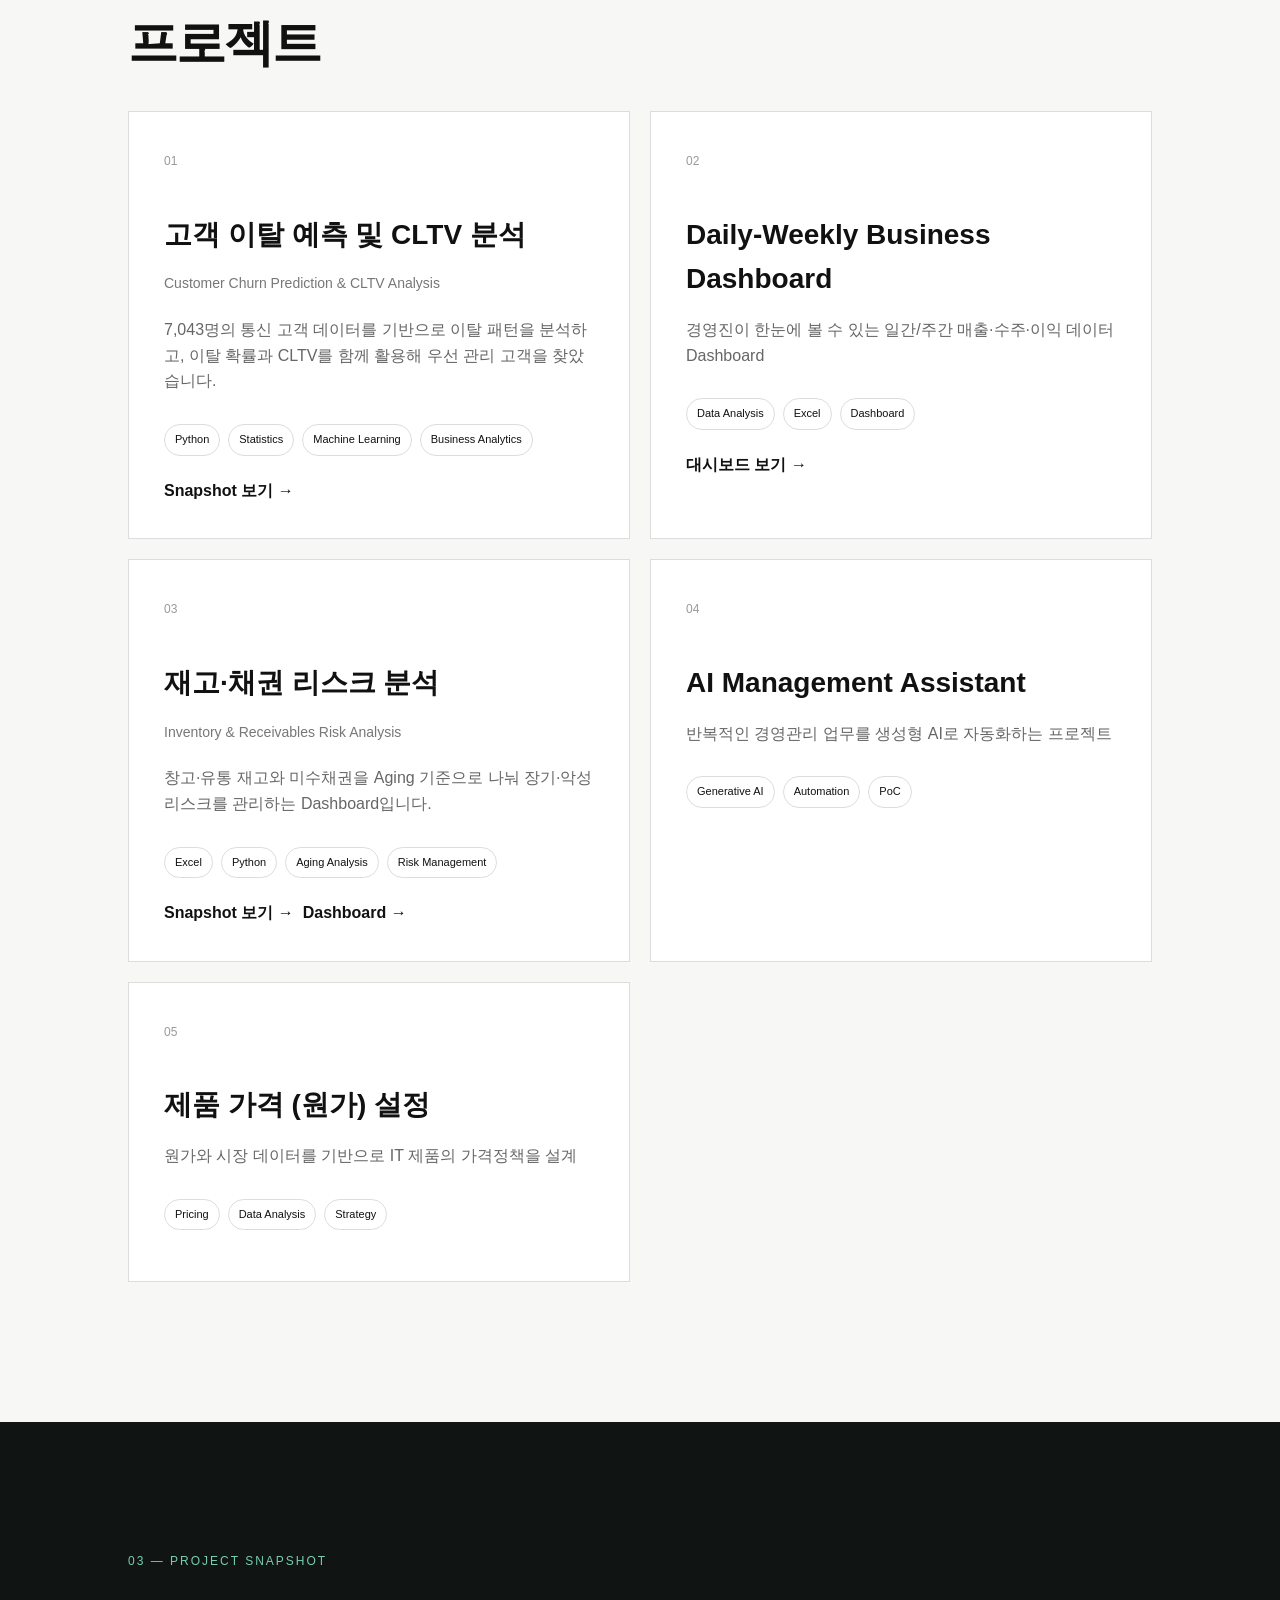
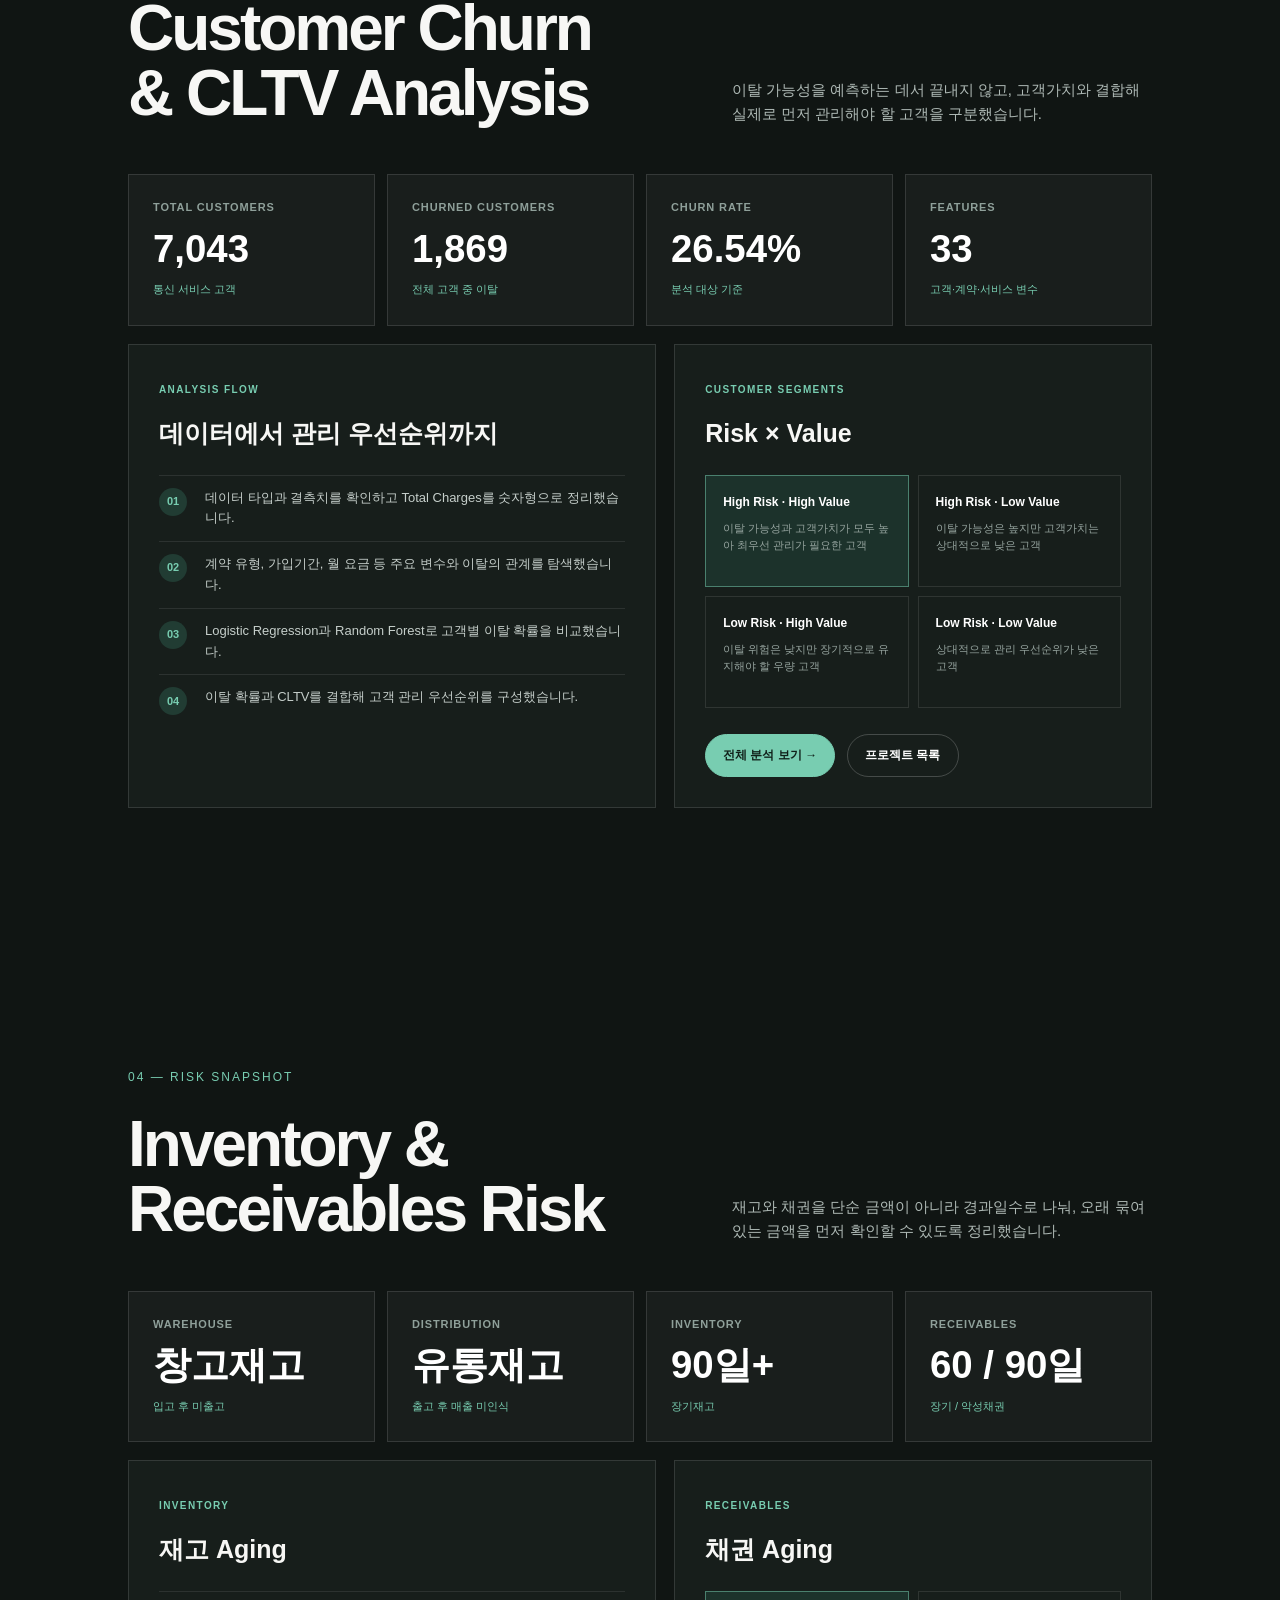
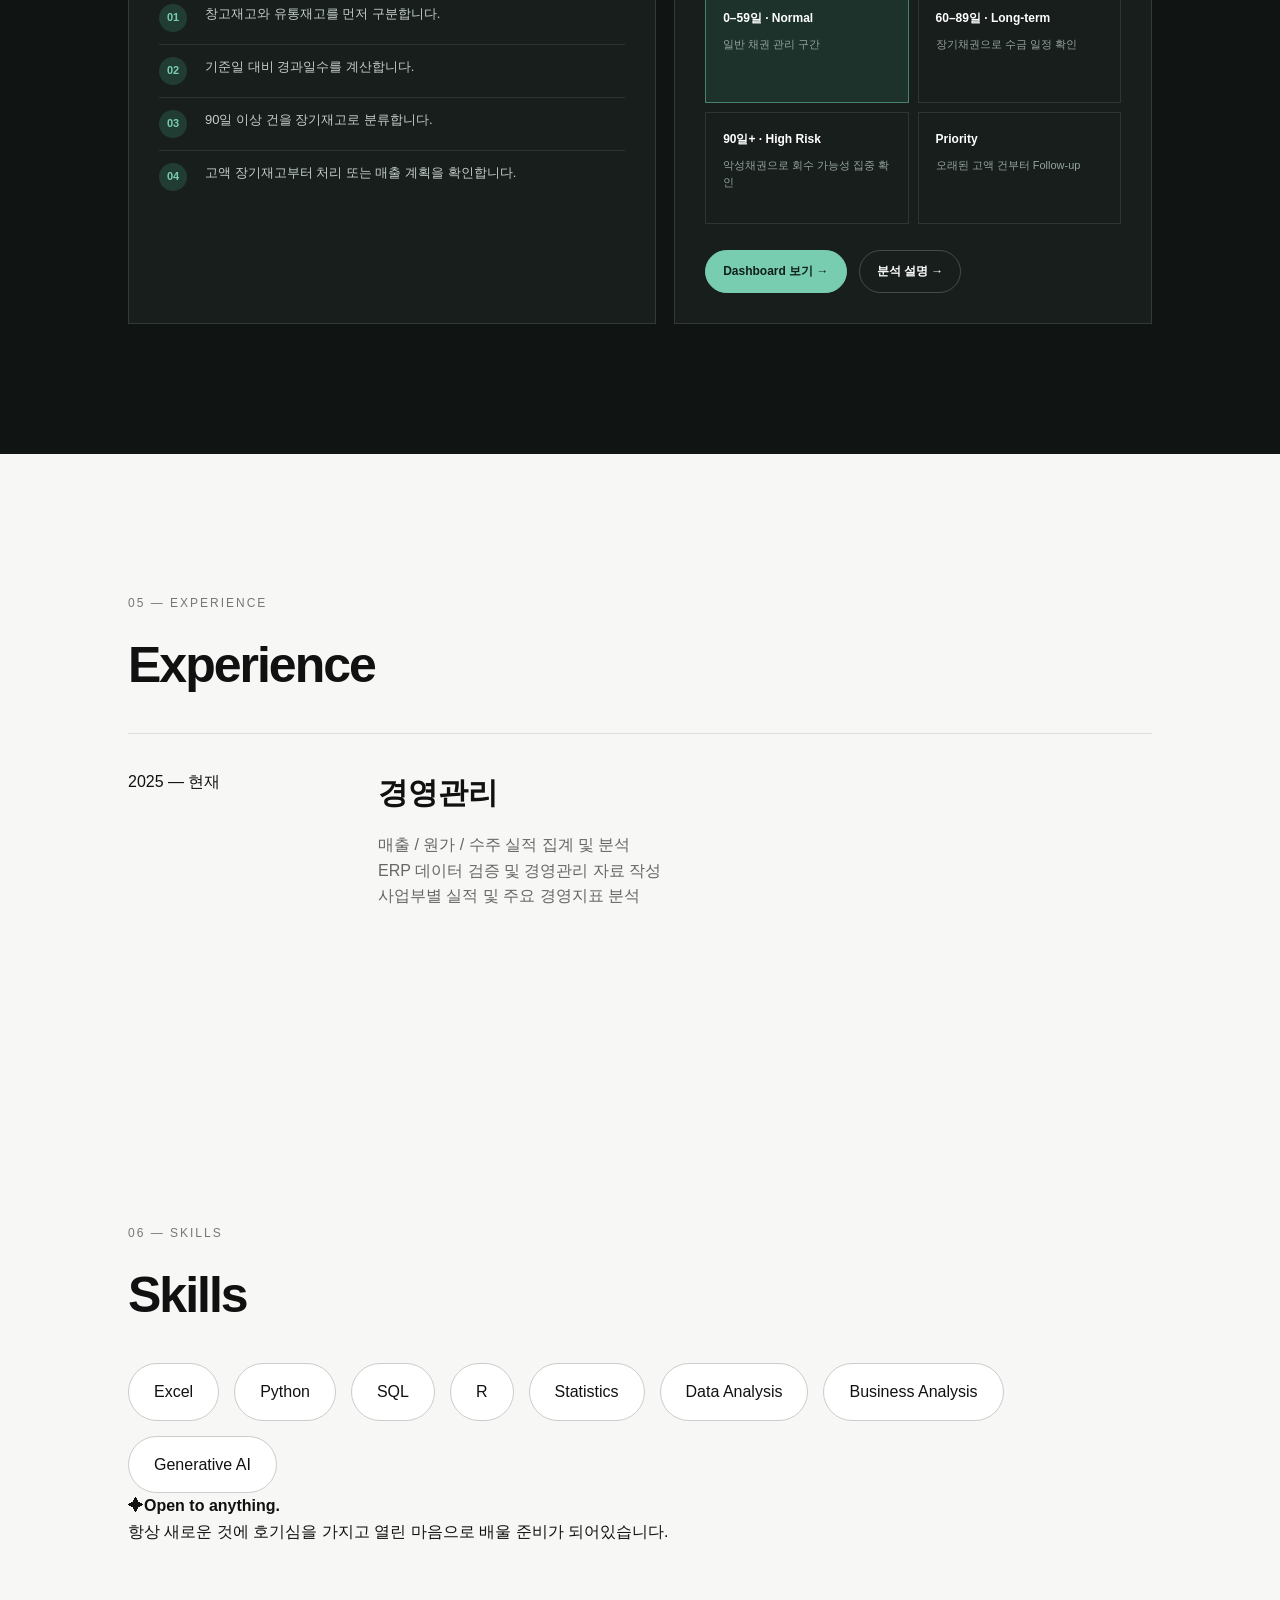
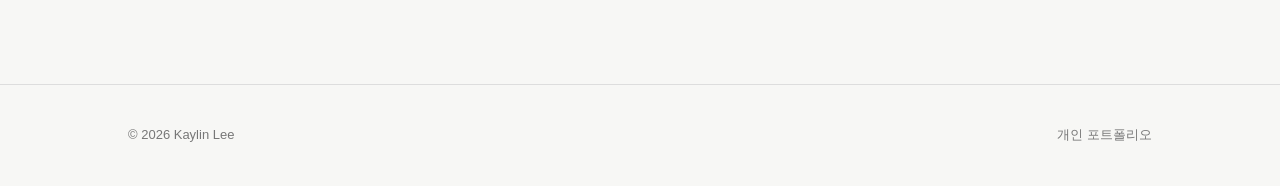
==== commit 63440394: "portfolio" ====
--- a/index.html
+++ b/index.html
@@ -1,25 +1,12 @@
-<!DOCTYPE html>
-<html lang="ko">
-<head>
-    <meta charset="UTF-8">
-    <meta name="viewport" content="width=device-width, initial-scale=1.0">
-    <title>이윤지 | Business · Data · AI</title>
-    <link rel="stylesheet" href="style.css">
-    <link rel="stylesheet" href="snapshot.css">
-</head>
-<body>
+<!DOCTYPE html><html lang="ko"><head><meta charset="UTF-8"><meta name="viewport" content="width=device-width,initial-scale=1.0"><title>이윤지 | Business · Data · AI</title><link rel="stylesheet" href="style.css"><link rel="stylesheet" href="snapshot.css"></head><body>
 <nav><div class="logo">윤지's PATHWAY</div><div class="nav-links"><a href="#about">About</a><a href="#projects">Projects</a><a href="#snapshot">Snapshot</a><a href="#risk-snapshot">Risk</a><a href="#experience">Experience</a><a href="#skills">Skills</a></div></nav>
 <section class="hero"><div class="hero-text"><p class="eyebrow">BUSINESS MANAGEMENT · DATA · AI</p><h1>Turning Data<br>into Better Decisions.</h1><p class="intro">데이터를 통해 문제를 발견하고, 분석과 AI를 활용해 해결합니다.</p><a href="#projects" class="button">View Projects →</a></div></section>
 <section id="about" class="section"><p class="section-label">01 — ABOUT</p><h2>Business를 이해하고,<br>Data로 문제를 해결합니다.</h2><p class="description">• UCLA — B.S. Statistics and Data Science · Class of 2025<br>• 통계 / 데이터 과학 / 경영 / 분석<br></p></section>
 <section id="projects" class="section"><p class="section-label">02 — PROJECTS</p><h2>프로젝트</h2><div class="project-grid">
 <div class="project-card"><span>01</span><h3>고객 이탈 예측 및 CLTV 분석<br><small style="font-size:14px;font-weight:500;color:#777;">Customer Churn Prediction &amp; CLTV Analysis</small></h3><p>7,043명의 통신 고객 데이터를 기반으로 이탈 패턴을 분석하고, 이탈 확률과 CLTV를 함께 활용해 우선 관리 고객을 찾았습니다.</p><div class="tags"><span>Python</span><span>Statistics</span><span>Machine Learning</span><span>Business Analytics</span></div><p style="margin-top:22px;"><a href="#snapshot" style="color:#111;font-weight:600;text-decoration:none;">Snapshot 보기 →</a></p></div>
 <div class="project-card"><span>02</span><h3>Daily-Weekly Business Dashboard</h3><p>경영진이 한눈에 볼 수 있는 일간/주간 매출·수주·이익 데이터 Dashboard</p><div class="tags"><span>Data Analysis</span><span>Excel</span><span>Dashboard</span></div><p style="margin-top:22px;"><a href="projects/weekly-insight-dashboard/index.html" target="_blank" style="color:#111;font-weight:600;text-decoration:none;">대시보드 보기 →</a></p></div>
-<div class="project-card"><span>03</span><h3>매출 달성 리스크 분석<br><small style="font-size:14px;font-weight:500;color:#777;">Revenue Risk Analysis</small></h3><p>프로젝트별 수주 확도와 매출 인식 시점을 기준으로 분기 실적 가능 범위를 나누고, 영향이 큰 리스크를 먼저 확인했습니다.</p><div class="tags"><span>Python</span><span>Excel</span><span>Risk Analysis</span><span>Business Analysis</span></div><p style="margin-top:22px;"><a href="#risk-snapshot" style="color:#111;font-weight:600;text-decoration:none;">Snapshot 보기 →</a>&nbsp;&nbsp;<a href="projects/revenue-risk/index.html" target="_blank" style="color:#111;font-weight:600;text-decoration:none;">Dashboard →</a></p></div>
-<div class="project-card"><span>04</span><h3>AI Management Assistant</h3><p>반복적인 경영관리 업무를 생성형 AI로 자동화하는 프로젝트</p><div class="tags"><span>Generative AI</span><span>Automation</span><span>PoC</span></div></div>
-<div class="project-card"><span>05</span><h3>제품 가격 (원가) 설정</h3><p>원가와 시장 데이터를 기반으로 IT 제품의 가격정책을 설계</p><div class="tags"><span>Pricing</span><span>Data Analysis</span><span>Strategy</span></div></div>
-</div></section>
+<div class="project-card"><span>03</span><h3>재고·채권 리스크 분석<br><small style="font-size:14px;font-weight:500;color:#777;">Inventory &amp; Receivables Risk Analysis</small></h3><p>창고·유통 재고와 미수채권을 Aging 기준으로 나눠 장기·악성 리스크를 관리하는 Dashboard입니다.</p><div class="tags"><span>Excel</span><span>Python</span><span>Aging Analysis</span><span>Risk Management</span></div><p style="margin-top:22px;"><a href="#risk-snapshot" style="color:#111;font-weight:600;text-decoration:none;">Snapshot 보기 →</a>&nbsp;&nbsp;<a href="projects/revenue-risk/index.html" target="_blank" style="color:#111;font-weight:600;text-decoration:none;">Dashboard →</a></p></div>
+<div class="project-card"><span>04</span><h3>AI Management Assistant</h3><p>반복적인 경영관리 업무를 생성형 AI로 자동화하는 프로젝트</p><div class="tags"><span>Generative AI</span><span>Automation</span><span>PoC</span></div></div><div class="project-card"><span>05</span><h3>제품 가격 (원가) 설정</h3><p>원가와 시장 데이터를 기반으로 IT 제품의 가격정책을 설계</p><div class="tags"><span>Pricing</span><span>Data Analysis</span><span>Strategy</span></div></div></div></section>
 <section id="snapshot" class="snapshot-section"><p class="section-label">03 — PROJECT SNAPSHOT</p><div class="snapshot-header"><h2>Customer Churn<br>&amp; CLTV Analysis</h2><p>이탈 가능성을 예측하는 데서 끝내지 않고, 고객가치와 결합해 실제로 먼저 관리해야 할 고객을 구분했습니다.</p></div><div class="snapshot-metrics"><article class="snapshot-metric"><span>TOTAL CUSTOMERS</span><strong>7,043</strong><small>통신 서비스 고객</small></article><article class="snapshot-metric"><span>CHURNED CUSTOMERS</span><strong>1,869</strong><small>전체 고객 중 이탈</small></article><article class="snapshot-metric"><span>CHURN RATE</span><strong>26.54%</strong><small>분석 대상 기준</small></article><article class="snapshot-metric"><span>FEATURES</span><strong>33</strong><small>고객·계약·서비스 변수</small></article></div><div class="snapshot-content"><article class="snapshot-card"><span>ANALYSIS FLOW</span><h3>데이터에서 관리 우선순위까지</h3><ol class="snapshot-list"><li><b>01</b><span>데이터 타입과 결측치를 확인하고 Total Charges를 숫자형으로 정리했습니다.</span></li><li><b>02</b><span>계약 유형, 가입기간, 월 요금 등 주요 변수와 이탈의 관계를 탐색했습니다.</span></li><li><b>03</b><span>Logistic Regression과 Random Forest로 고객별 이탈 확률을 비교했습니다.</span></li><li><b>04</b><span>이탈 확률과 CLTV를 결합해 고객 관리 우선순위를 구성했습니다.</span></li></ol></article><article class="snapshot-card"><span>CUSTOMER SEGMENTS</span><h3>Risk × Value</h3><div class="segment-grid"><div class="segment priority"><strong>High Risk · High Value</strong><p>이탈 가능성과 고객가치가 모두 높아 최우선 관리가 필요한 고객</p></div><div class="segment"><strong>High Risk · Low Value</strong><p>이탈 가능성은 높지만 고객가치는 상대적으로 낮은 고객</p></div><div class="segment"><strong>Low Risk · High Value</strong><p>이탈 위험은 낮지만 장기적으로 유지해야 할 우량 고객</p></div><div class="segment"><strong>Low Risk · Low Value</strong><p>상대적으로 관리 우선순위가 낮은 고객</p></div></div><div class="snapshot-actions"><a href="projects/customer-churn/README.md" target="_blank">전체 분석 보기 →</a><a href="#projects">프로젝트 목록</a></div></article></div></section>
-<section id="risk-snapshot" class="snapshot-section risk-snapshot"><p class="section-label">04 — RISK SNAPSHOT</p><div class="snapshot-header"><h2>Revenue<br>Risk Analysis</h2><p>예상실적을 하나의 숫자로 보지 않고 확정, 가능, 위험 구간으로 나눠 분기 실적의 범위를 확인했습니다.</p></div><div class="snapshot-metrics"><article class="snapshot-metric"><span>PIPELINE</span><strong>467억</strong><small>분석 대상 신규수주</small></article><article class="snapshot-metric"><span>CONFIRMED</span><strong>183억</strong><small>확정 가능 · 39%</small></article><article class="snapshot-metric"><span>MAX CASE</span><strong>415억</strong><small>가능 건 포함 · 89%</small></article><article class="snapshot-metric"><span>AT RISK</span><strong>52.2억</strong><small>분기 내 인식 위험</small></article></div><div class="snapshot-content"><article class="snapshot-card"><span>SCENARIO</span><h3>한 숫자 대신 범위로 보기</h3><ol class="snapshot-list"><li><b>01</b><span>프로젝트별 계약금액, 예상 매출, 확도와 인식 월을 정리했습니다.</span></li><li><b>02</b><span>확도와 매출 인식 시점을 같이 보고 Low / Medium / High Risk로 구분했습니다.</span></li><li><b>03</b><span>확정 Case와 가능 Case를 나눠 목표 대비 실적 범위를 계산했습니다.</span></li><li><b>04</b><span>금액 영향이 큰 위험 프로젝트부터 확인할 수 있도록 우선순위를 잡았습니다.</span></li></ol></article><article class="snapshot-card"><span>RISK VIEW</span><h3>467억 → 183억 / 415억</h3><div class="segment-grid"><div class="segment priority"><strong>Confirmed · 183억</strong><p>현재 기준으로 실행 가능성이 높은 금액</p></div><div class="segment"><strong>Potential · +232억</strong><p>진행 상황에 따라 추가 인식 가능한 구간</p></div><div class="segment"><strong>At Risk · 52.2억</strong><p>확도 또는 일정상 분기 내 인식이 어려운 금액</p></div><div class="segment"><strong>Review</strong><p>금액 영향이 큰 프로젝트를 우선 확인</p></div></div><div class="snapshot-actions"><a href="projects/revenue-risk/index.html" target="_blank">Dashboard 보기 →</a><a href="projects/revenue-risk/README.md" target="_blank">분석 설명 →</a></div></article></div></section>
-<section id="experience" class="section"><p class="section-label">05 — EXPERIENCE</p><h2>Experience</h2><div class="experience-item"><div><span>2025 — 현재</span></div><div><h3>경영관리</h3><p>매출 / 원가 / 수주 실적 집계 및 분석<br>ERP 데이터 검증 및 경영관리 자료 작성<br>사업부별 실적 및 주요 경영지표 분석</p></div></div></section>
-<section id="skills" class="section"><p class="section-label">06 — SKILLS</p><h2>Skills</h2><div class="skills"><span>Excel</span><span>Python</span><span>SQL</span><span>R</span><span>Statistics</span><span>Data Analysis</span><span>Business Analysis</span><span>Generative AI</span></div><div class="open-to-anything"><span>✦</span><strong>Open to anything.</strong><p>항상 새로운 것에 호기심을 가지고 열린 마음으로 배울 준비가 되어있습니다.</p></div></section>
-<footer><p>© 2026 Kaylin Lee</p><p>개인 포트폴리오</p></footer><script src="script.js"></script></body></html>+<section id="risk-snapshot" class="snapshot-section risk-snapshot"><p class="section-label">04 — RISK SNAPSHOT</p><div class="snapshot-header"><h2>Inventory &amp;<br>Receivables Risk</h2><p>재고와 채권을 단순 금액이 아니라 경과일수로 나눠, 오래 묶여 있는 금액을 먼저 확인할 수 있도록 정리했습니다.</p></div><div class="snapshot-metrics"><article class="snapshot-metric"><span>WAREHOUSE</span><strong>창고재고</strong><small>입고 후 미출고</small></article><article class="snapshot-metric"><span>DISTRIBUTION</span><strong>유통재고</strong><small>출고 후 매출 미인식</small></article><article class="snapshot-metric"><span>INVENTORY</span><strong>90일+</strong><small>장기재고</small></article><article class="snapshot-metric"><span>RECEIVABLES</span><strong>60 / 90일</strong><small>장기 / 악성채권</small></article></div><div class="snapshot-content"><article class="snapshot-card"><span>INVENTORY</span><h3>재고 Aging</h3><ol class="snapshot-list"><li><b>01</b><span>창고재고와 유통재고를 먼저 구분합니다.</span></li><li><b>02</b><span>기준일 대비 경과일수를 계산합니다.</span></li><li><b>03</b><span>90일 이상 건을 장기재고로 분류합니다.</span></li><li><b>04</b><span>고액 장기재고부터 처리 또는 매출 계획을 확인합니다.</span></li></ol></article><article class="snapshot-card"><span>RECEIVABLES</span><h3>채권 Aging</h3><div class="segment-grid"><div class="segment priority"><strong>0–59일 · Normal</strong><p>일반 채권 관리 구간</p></div><div class="segment"><strong>60–89일 · Long-term</strong><p>장기채권으로 수금 일정 확인</p></div><div class="segment"><strong>90일+ · High Risk</strong><p>악성채권으로 회수 가능성 집중 확인</p></div><div class="segment"><strong>Priority</strong><p>오래된 고액 건부터 Follow-up</p></div></div><div class="snapshot-actions"><a href="projects/revenue-risk/index.html" target="_blank">Dashboard 보기 →</a><a href="projects/revenue-risk/README.md" target="_blank">분석 설명 →</a></div></article></div></section>
+<section id="experience" class="section"><p class="section-label">05 — EXPERIENCE</p><h2>Experience</h2><div class="experience-item"><div><span>2025 — 현재</span></div><div><h3>경영관리</h3><p>매출 / 원가 / 수주 실적 집계 및 분석<br>ERP 데이터 검증 및 경영관리 자료 작성<br>사업부별 실적 및 주요 경영지표 분석</p></div></div></section><section id="skills" class="section"><p class="section-label">06 — SKILLS</p><h2>Skills</h2><div class="skills"><span>Excel</span><span>Python</span><span>SQL</span><span>R</span><span>Statistics</span><span>Data Analysis</span><span>Business Analysis</span><span>Generative AI</span></div><div class="open-to-anything"><span>✦</span><strong>Open to anything.</strong><p>항상 새로운 것에 호기심을 가지고 열린 마음으로 배울 준비가 되어있습니다.</p></div></section><footer><p>© 2026 Kaylin Lee</p><p>개인 포트폴리오</p></footer><script src="script.js"></script></body></html>
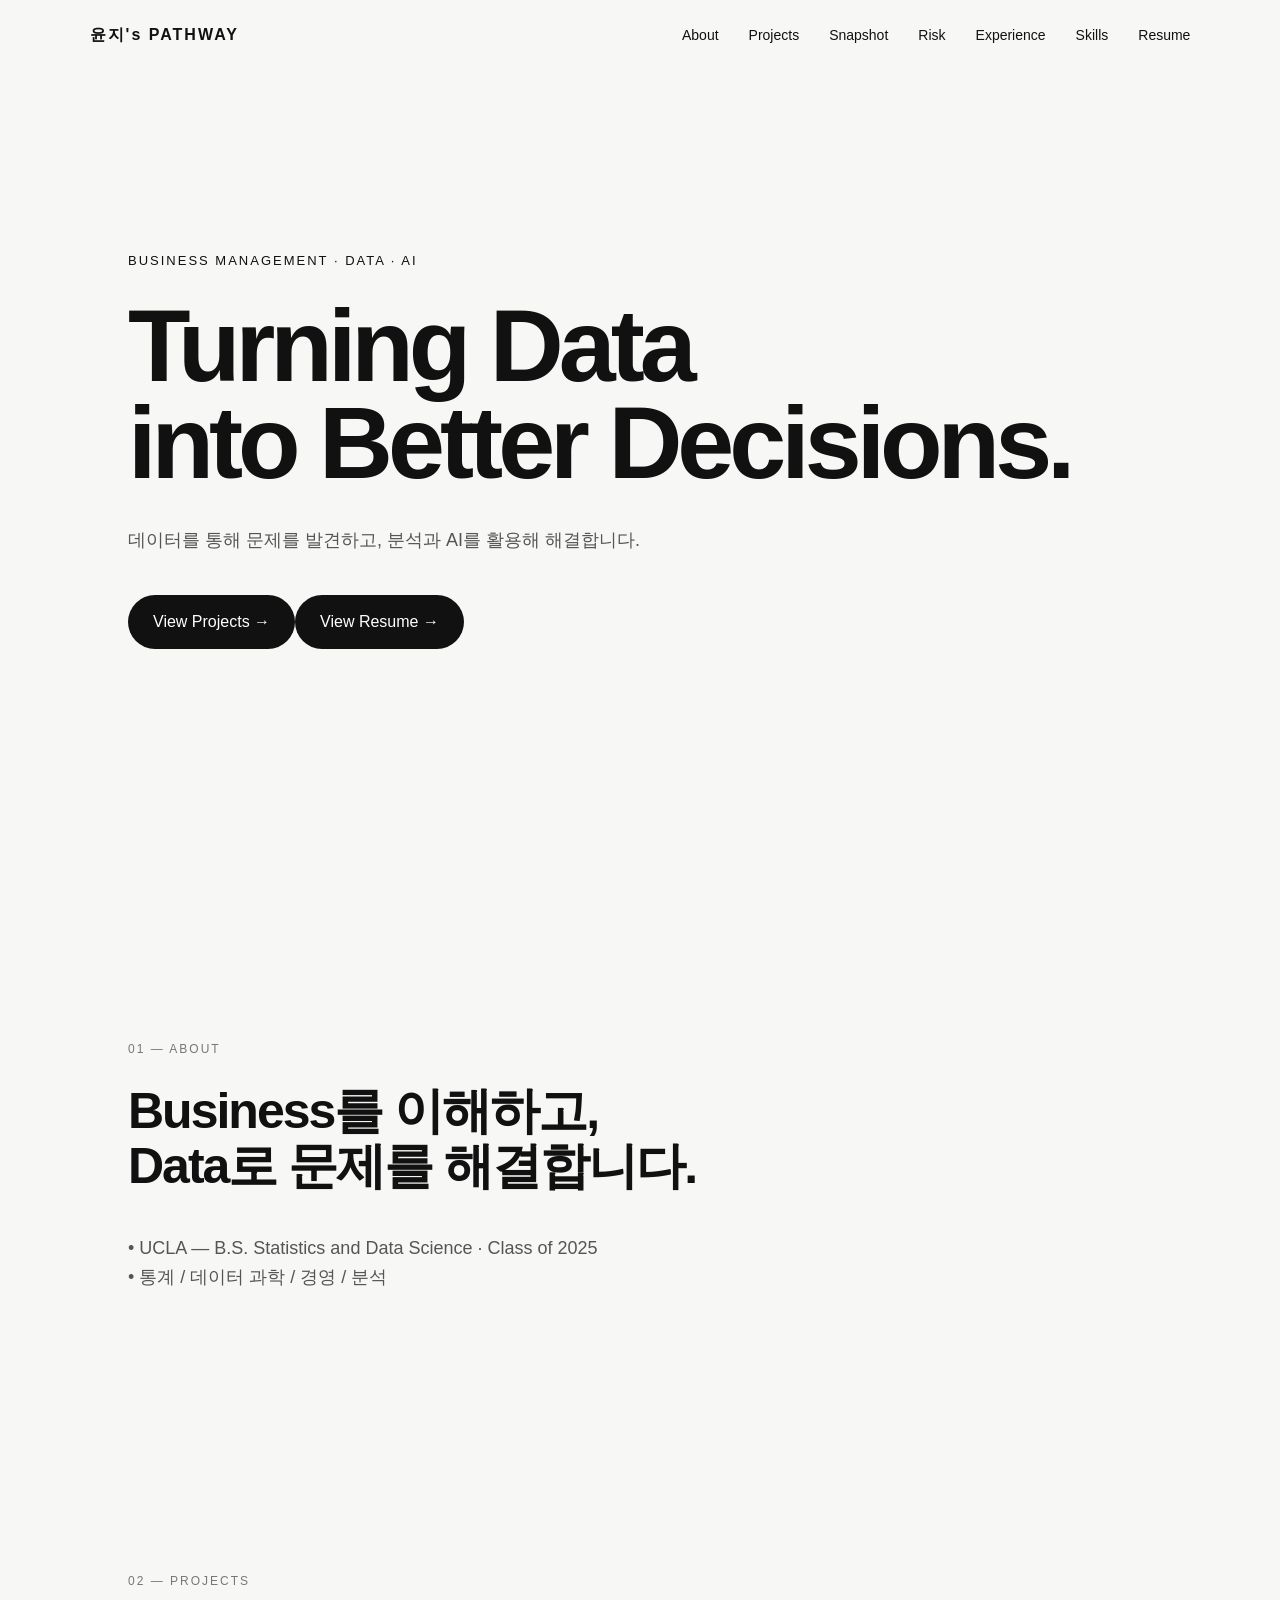
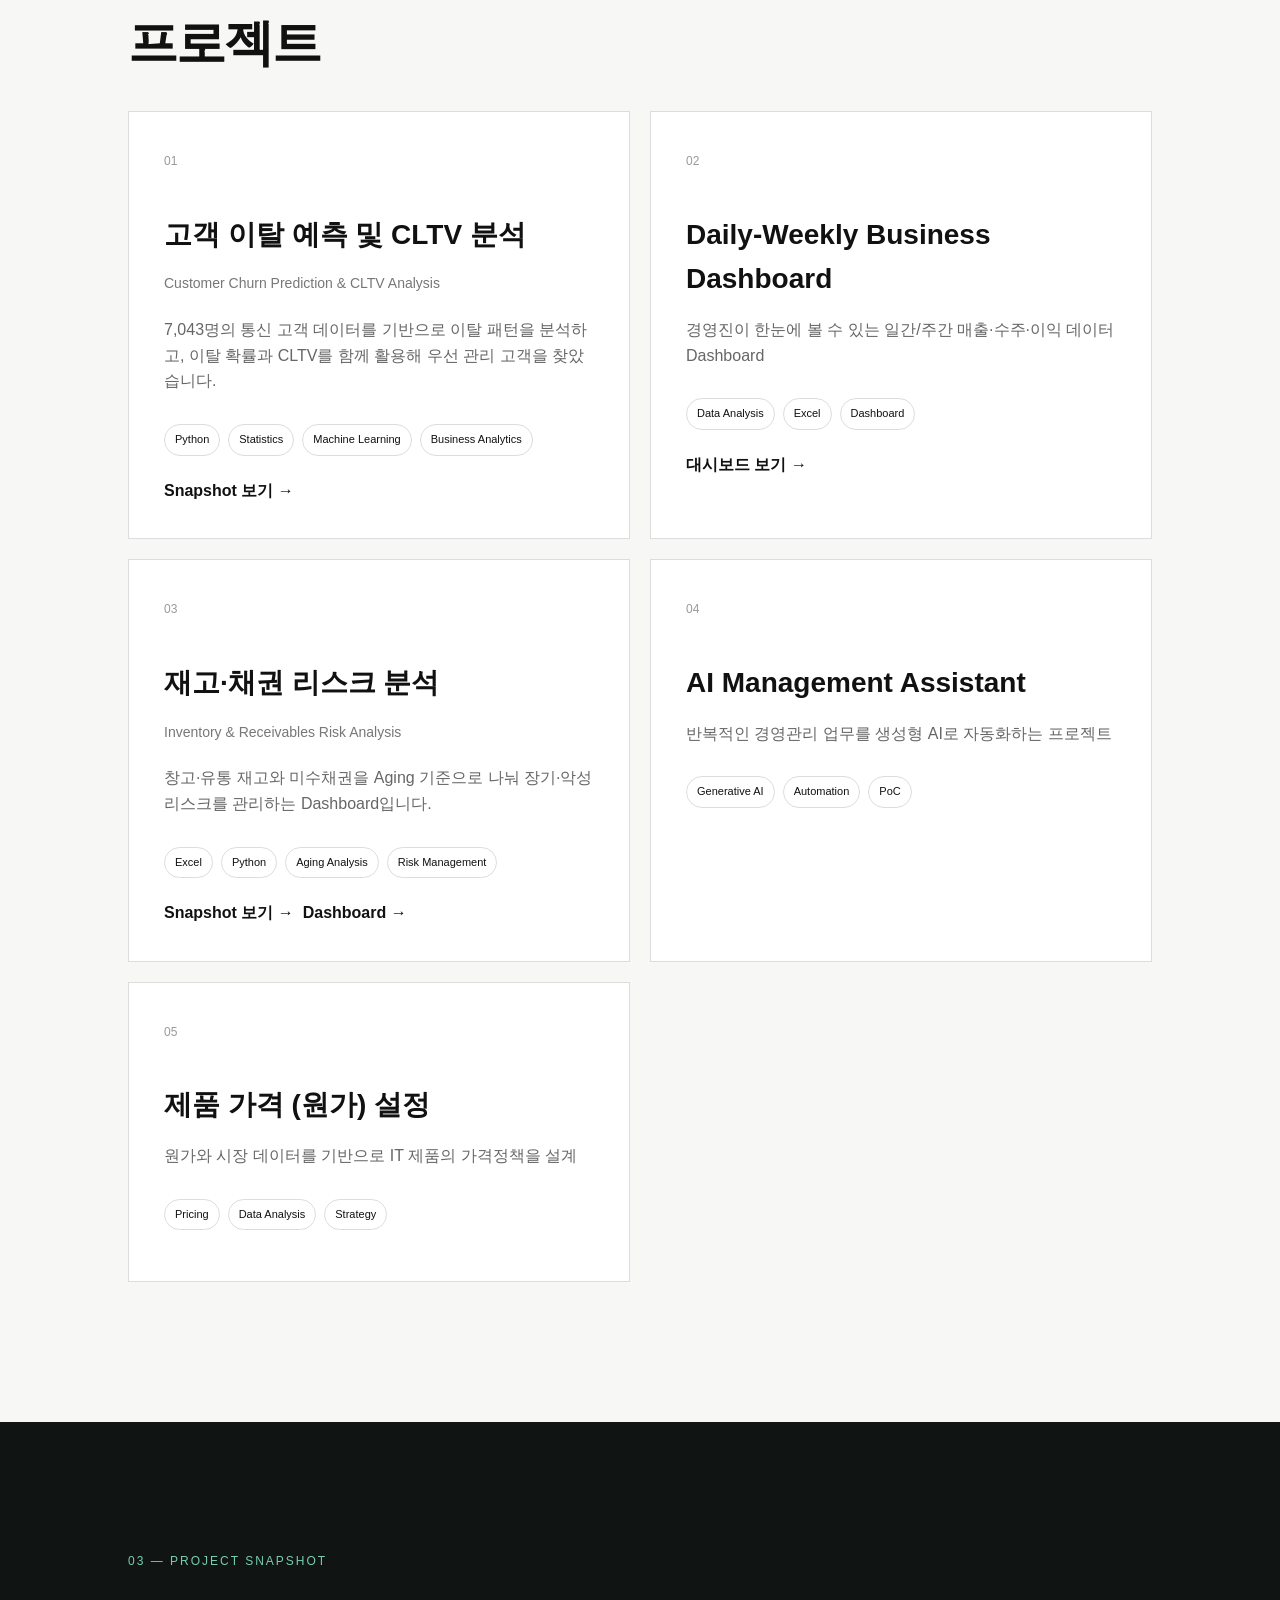
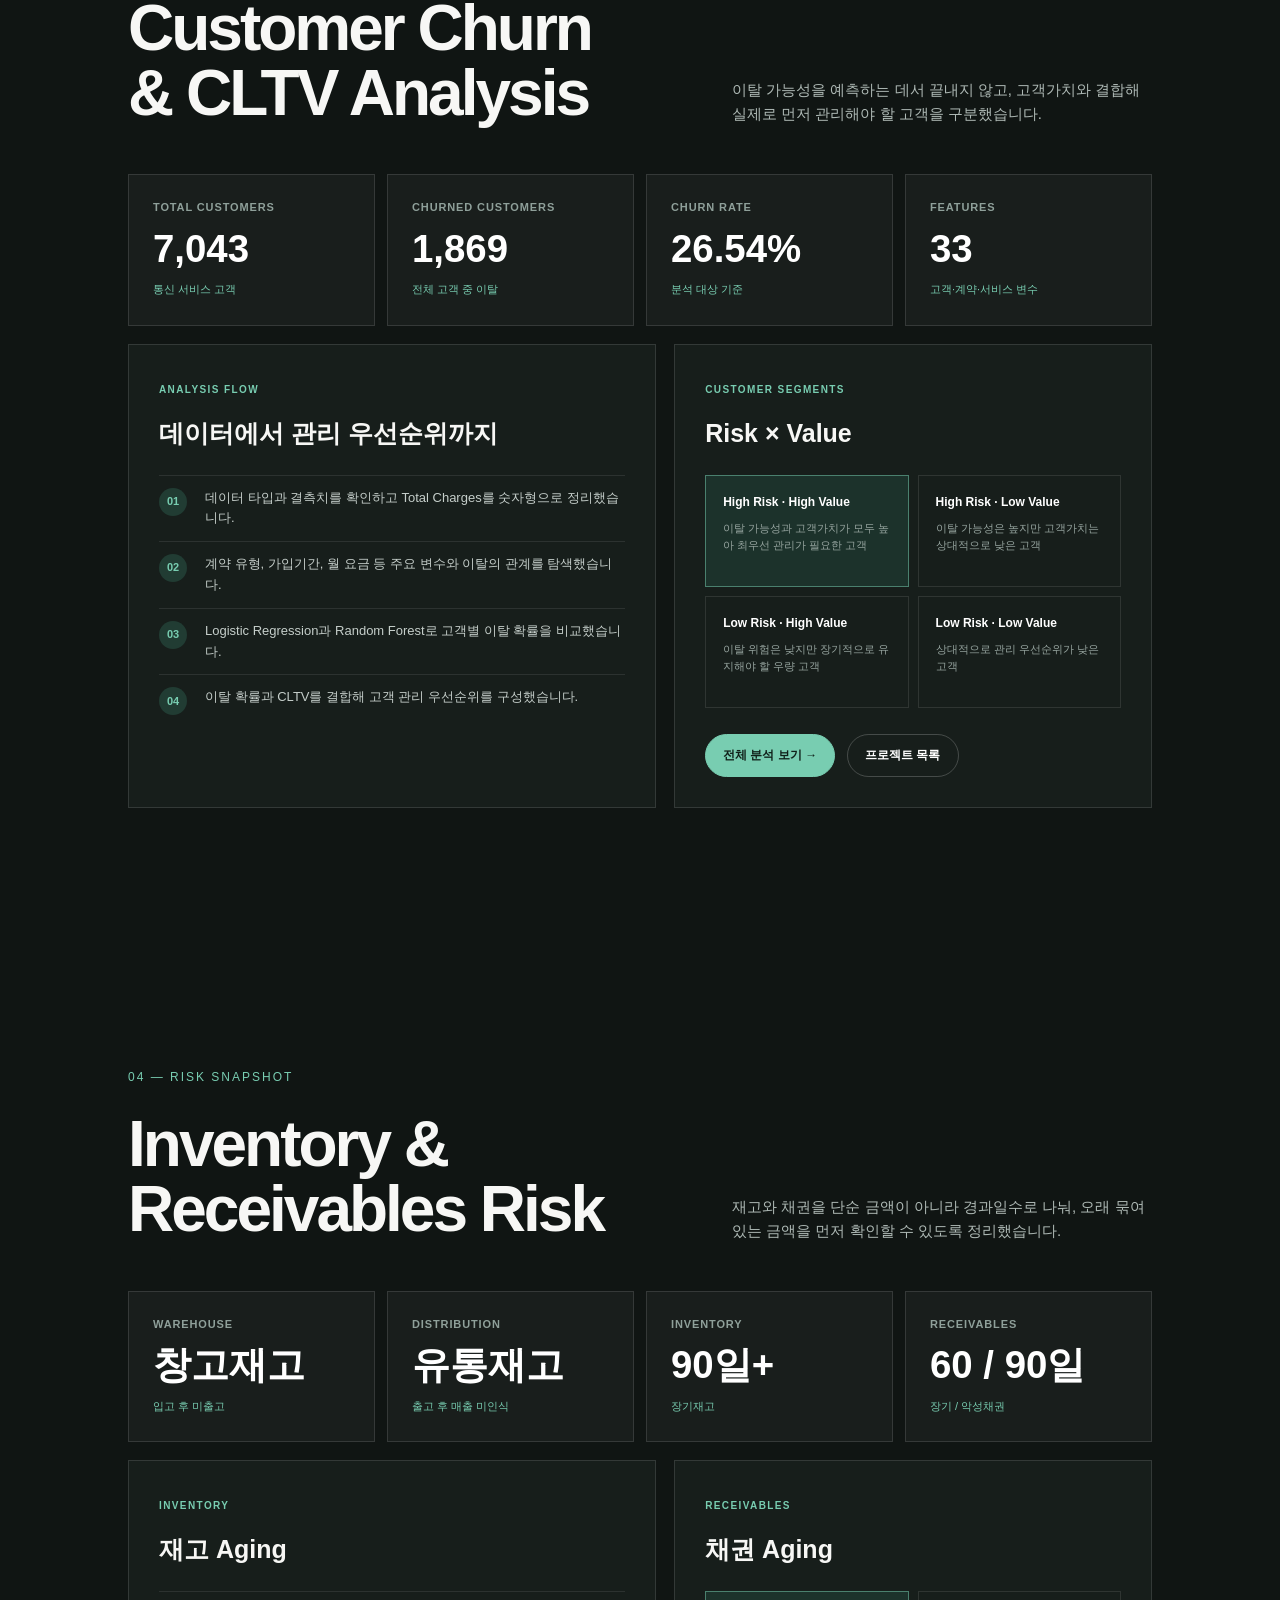
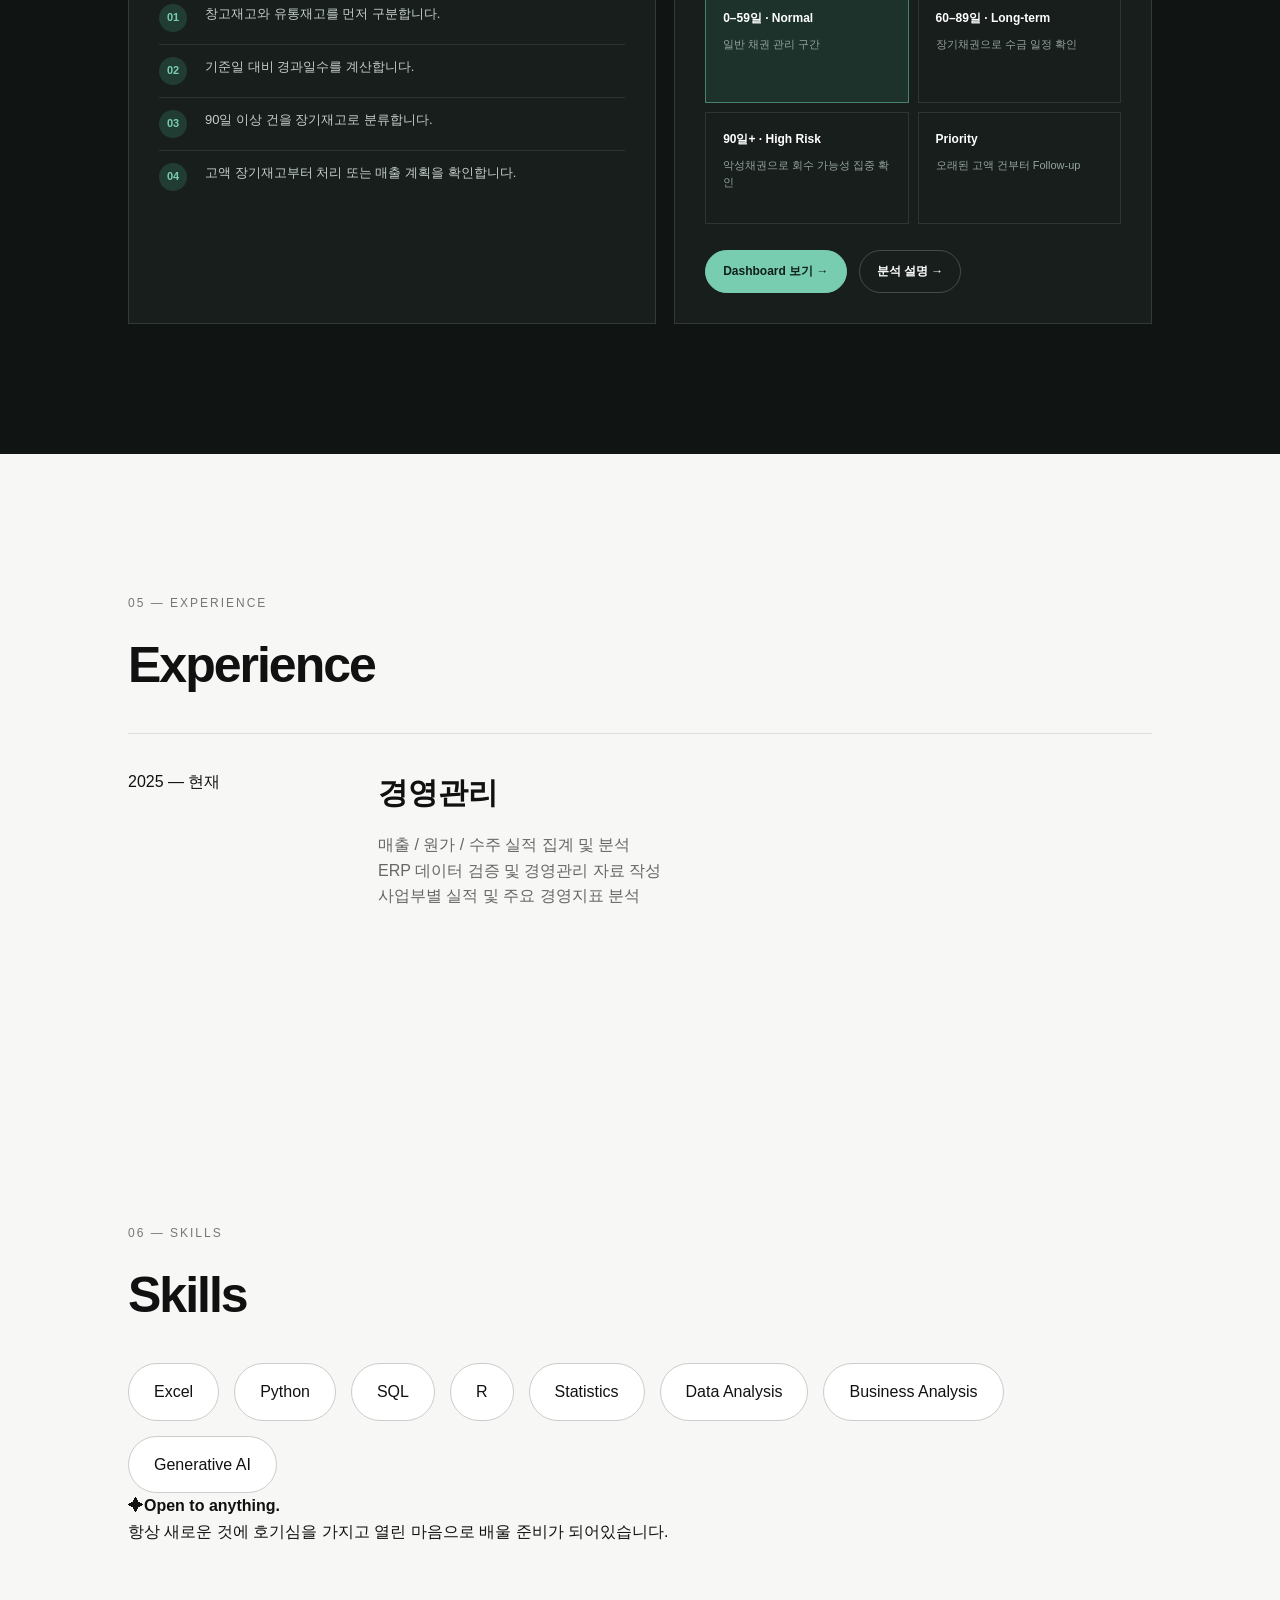
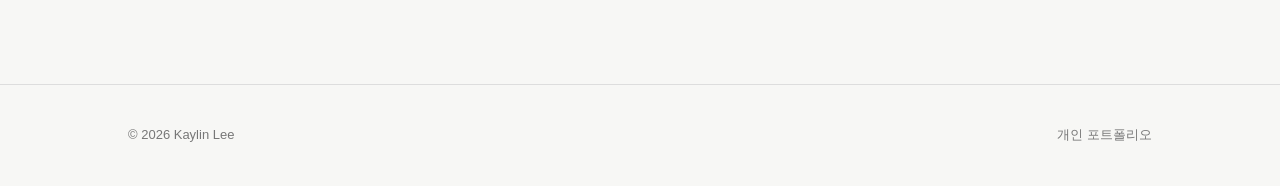
==== commit ba6d65df: "portfolio" ====
--- a/index.html
+++ b/index.html
@@ -1,6 +1,6 @@
 <!DOCTYPE html><html lang="ko"><head><meta charset="UTF-8"><meta name="viewport" content="width=device-width,initial-scale=1.0"><title>이윤지 | Business · Data · AI</title><link rel="stylesheet" href="style.css"><link rel="stylesheet" href="snapshot.css"></head><body>
-<nav><div class="logo">윤지's PATHWAY</div><div class="nav-links"><a href="#about">About</a><a href="#projects">Projects</a><a href="#snapshot">Snapshot</a><a href="#risk-snapshot">Risk</a><a href="#experience">Experience</a><a href="#skills">Skills</a></div></nav>
-<section class="hero"><div class="hero-text"><p class="eyebrow">BUSINESS MANAGEMENT · DATA · AI</p><h1>Turning Data<br>into Better Decisions.</h1><p class="intro">데이터를 통해 문제를 발견하고, 분석과 AI를 활용해 해결합니다.</p><a href="#projects" class="button">View Projects →</a></div></section>
+<nav><div class="logo">윤지's PATHWAY</div><div class="nav-links"><a href="#about">About</a><a href="#projects">Projects</a><a href="#snapshot">Snapshot</a><a href="#risk-snapshot">Risk</a><a href="#experience">Experience</a><a href="#skills">Skills</a><a href="Yunjee%2C%20LEE_resume.pdf" target="_blank">Resume</a></div></nav>
+<section class="hero"><div class="hero-text"><p class="eyebrow">BUSINESS MANAGEMENT · DATA · AI</p><h1>Turning Data<br>into Better Decisions.</h1><p class="intro">데이터를 통해 문제를 발견하고, 분석과 AI를 활용해 해결합니다.</p><div class="hero-buttons"><a href="#projects" class="button">View Projects →</a><a href="Yunjee%2C%20LEE_resume.pdf" target="_blank" class="button">View Resume →</a></div></div></section>
 <section id="about" class="section"><p class="section-label">01 — ABOUT</p><h2>Business를 이해하고,<br>Data로 문제를 해결합니다.</h2><p class="description">• UCLA — B.S. Statistics and Data Science · Class of 2025<br>• 통계 / 데이터 과학 / 경영 / 분석<br></p></section>
 <section id="projects" class="section"><p class="section-label">02 — PROJECTS</p><h2>프로젝트</h2><div class="project-grid">
 <div class="project-card"><span>01</span><h3>고객 이탈 예측 및 CLTV 분석<br><small style="font-size:14px;font-weight:500;color:#777;">Customer Churn Prediction &amp; CLTV Analysis</small></h3><p>7,043명의 통신 고객 데이터를 기반으로 이탈 패턴을 분석하고, 이탈 확률과 CLTV를 함께 활용해 우선 관리 고객을 찾았습니다.</p><div class="tags"><span>Python</span><span>Statistics</span><span>Machine Learning</span><span>Business Analytics</span></div><p style="margin-top:22px;"><a href="#snapshot" style="color:#111;font-weight:600;text-decoration:none;">Snapshot 보기 →</a></p></div>
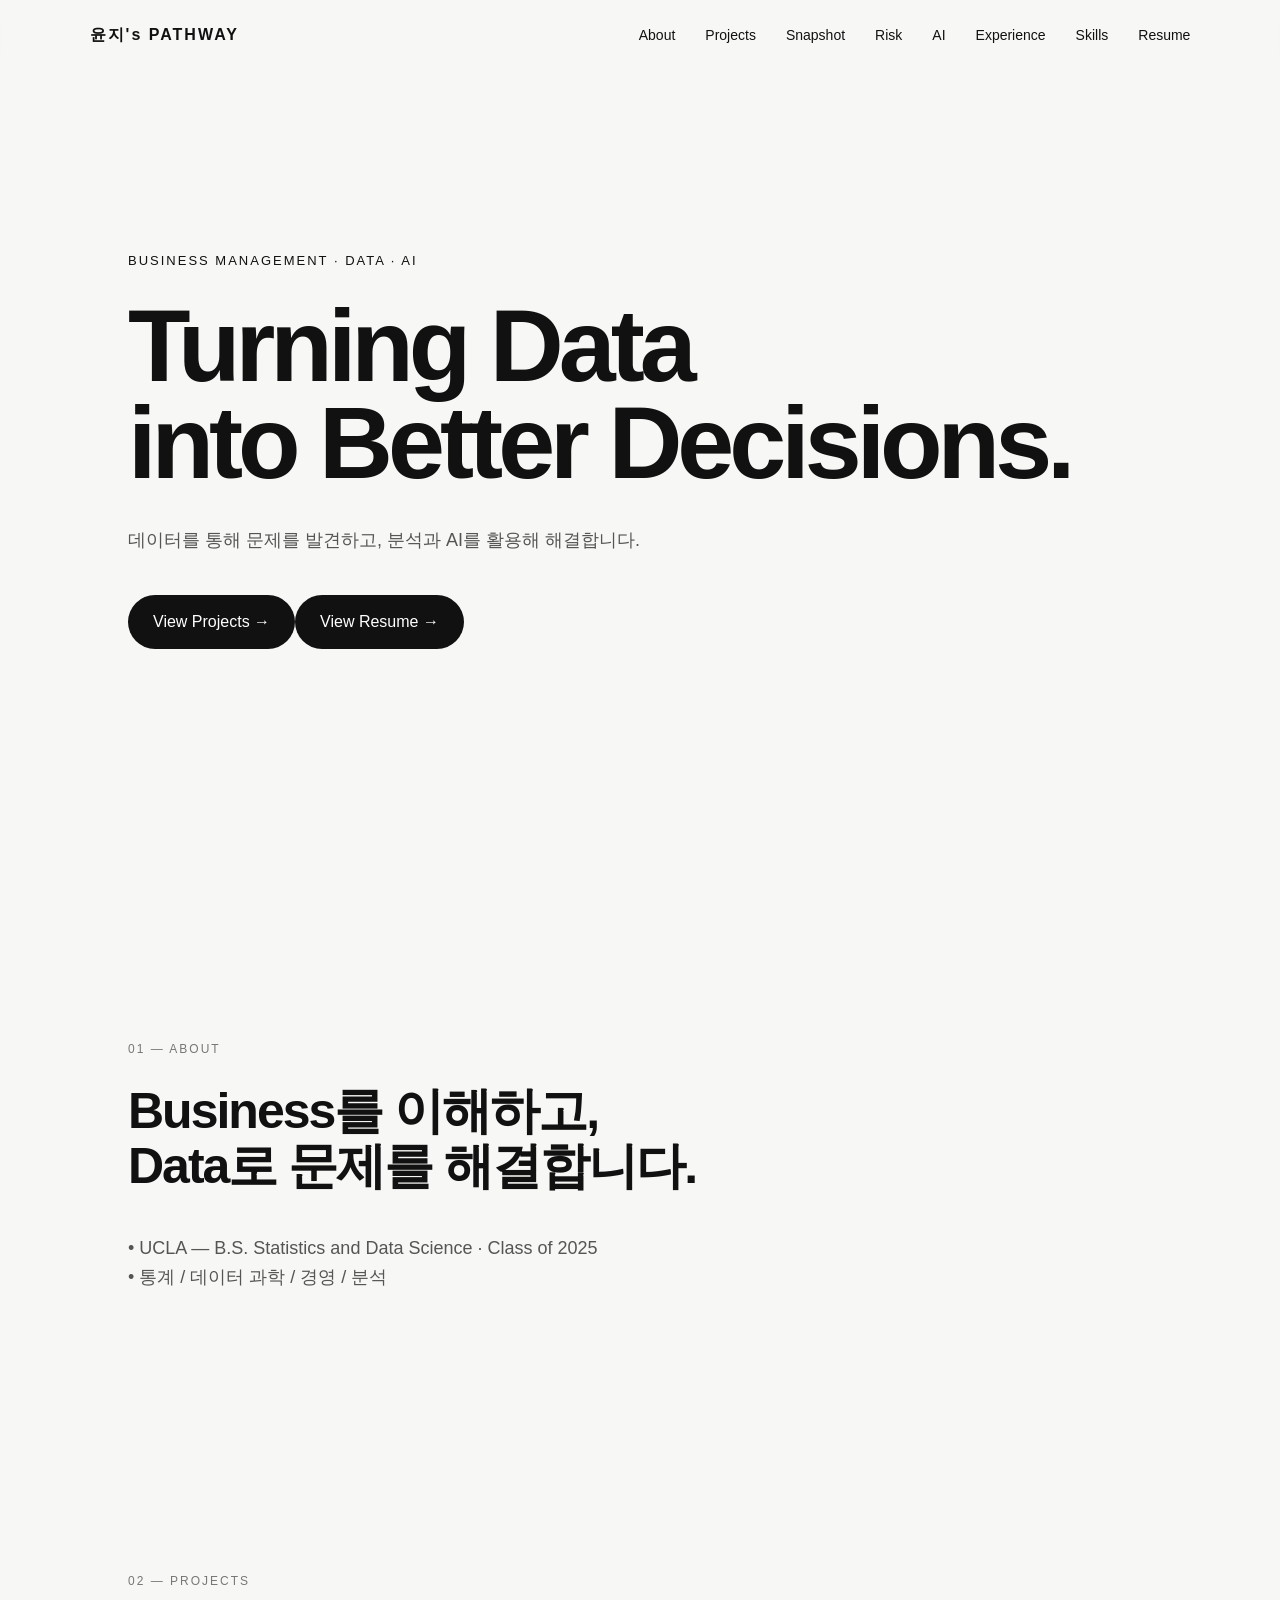
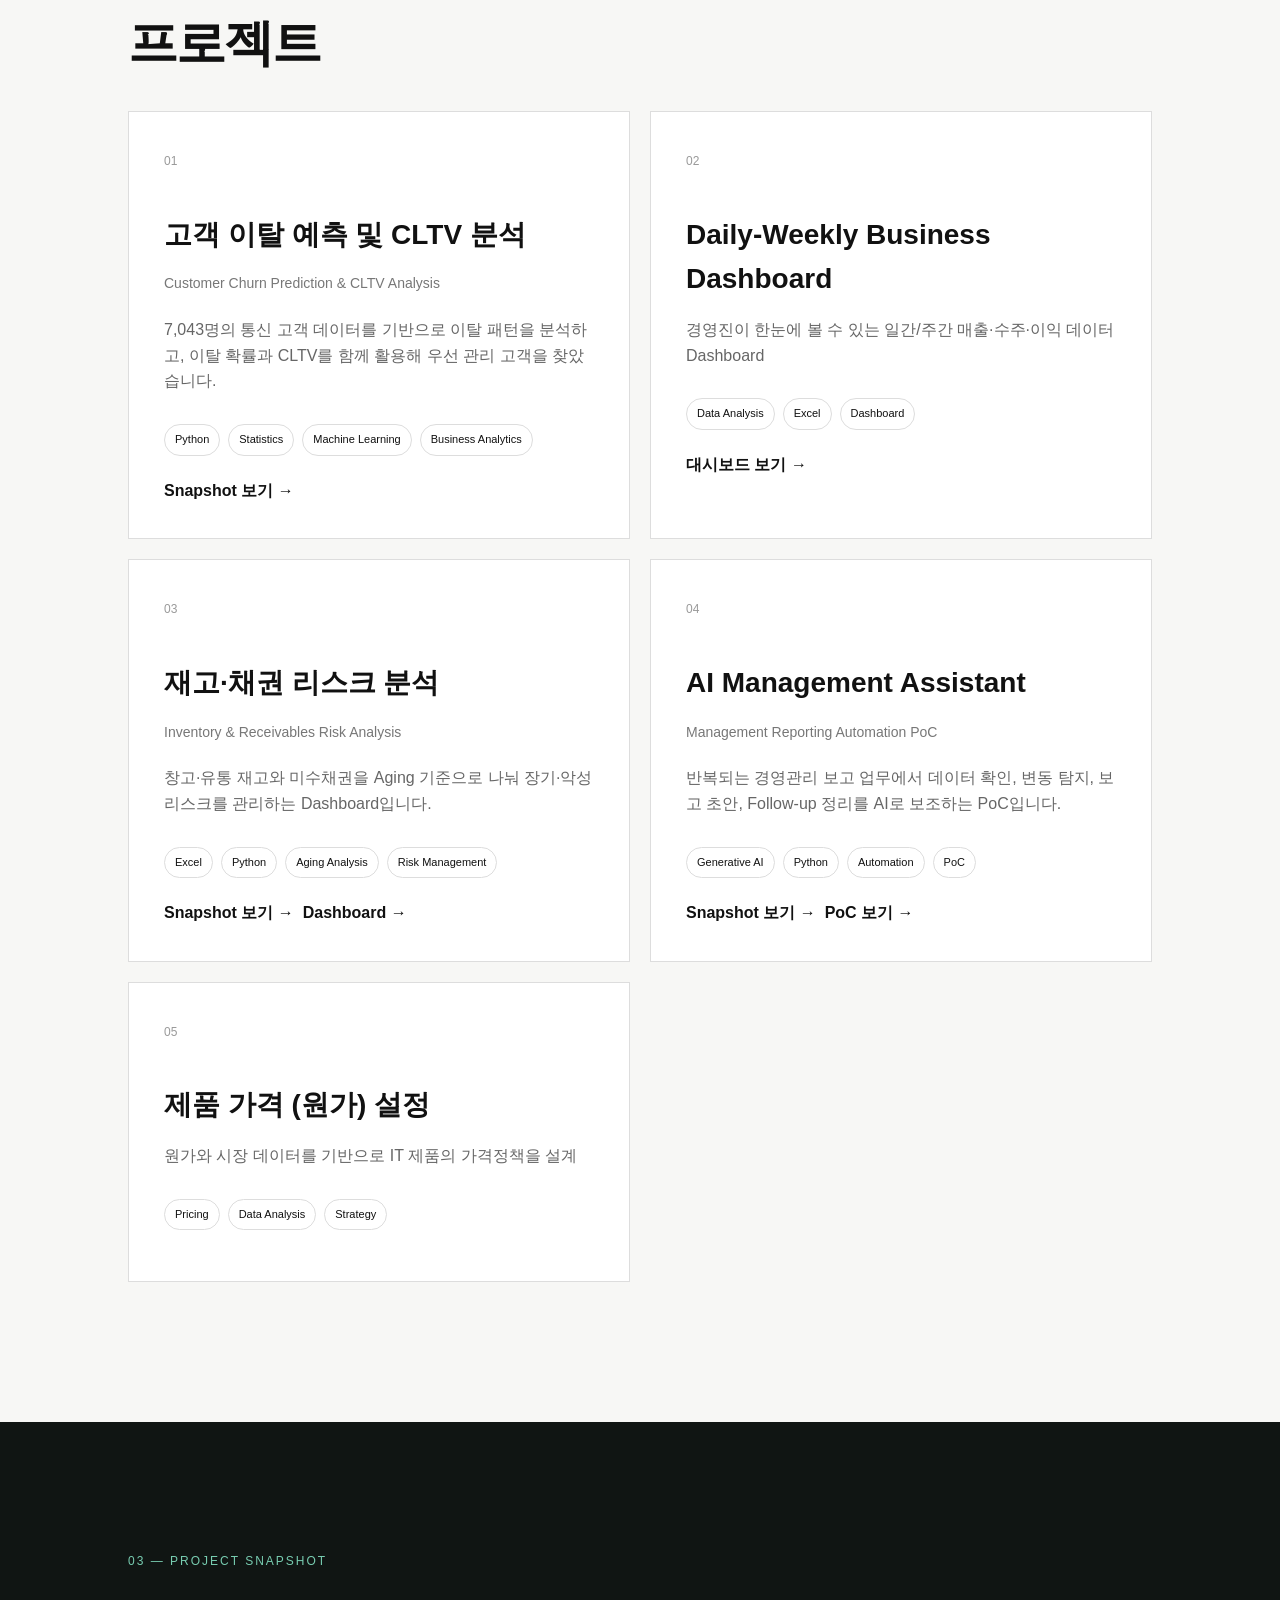
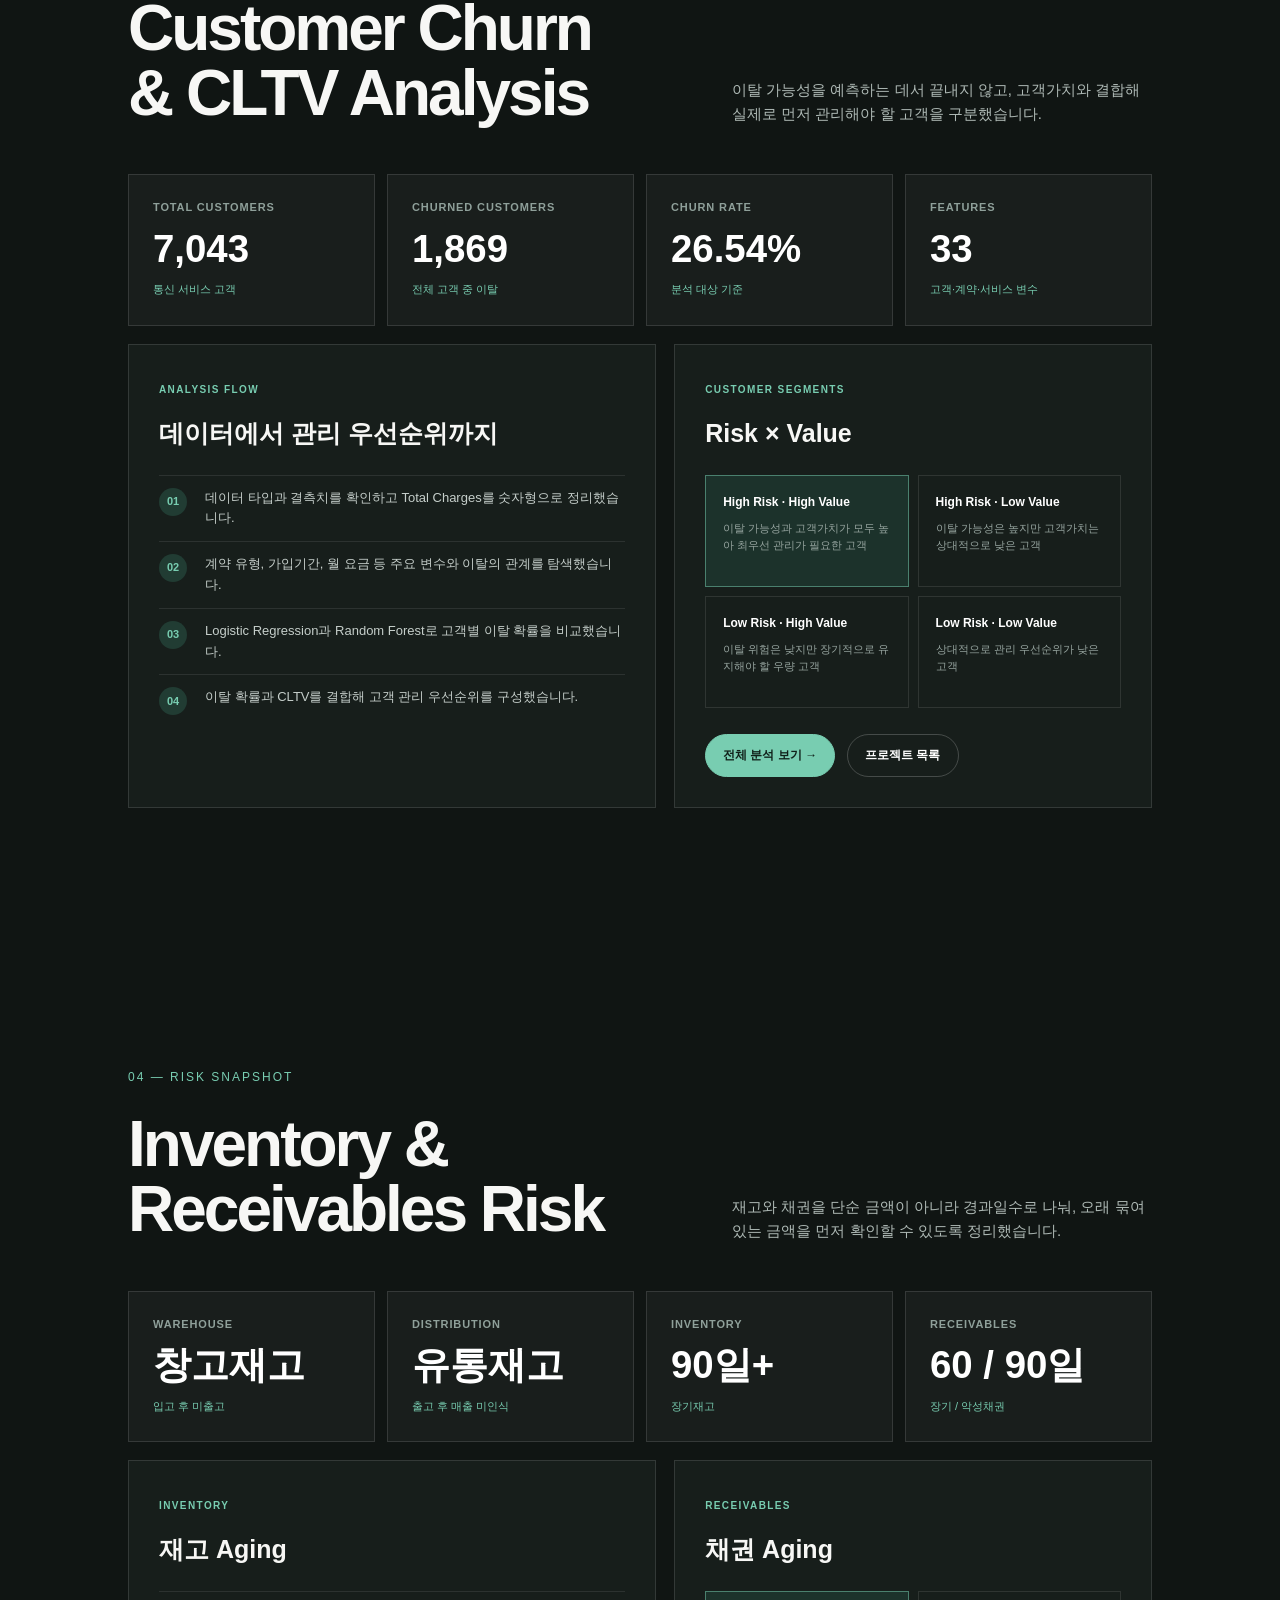
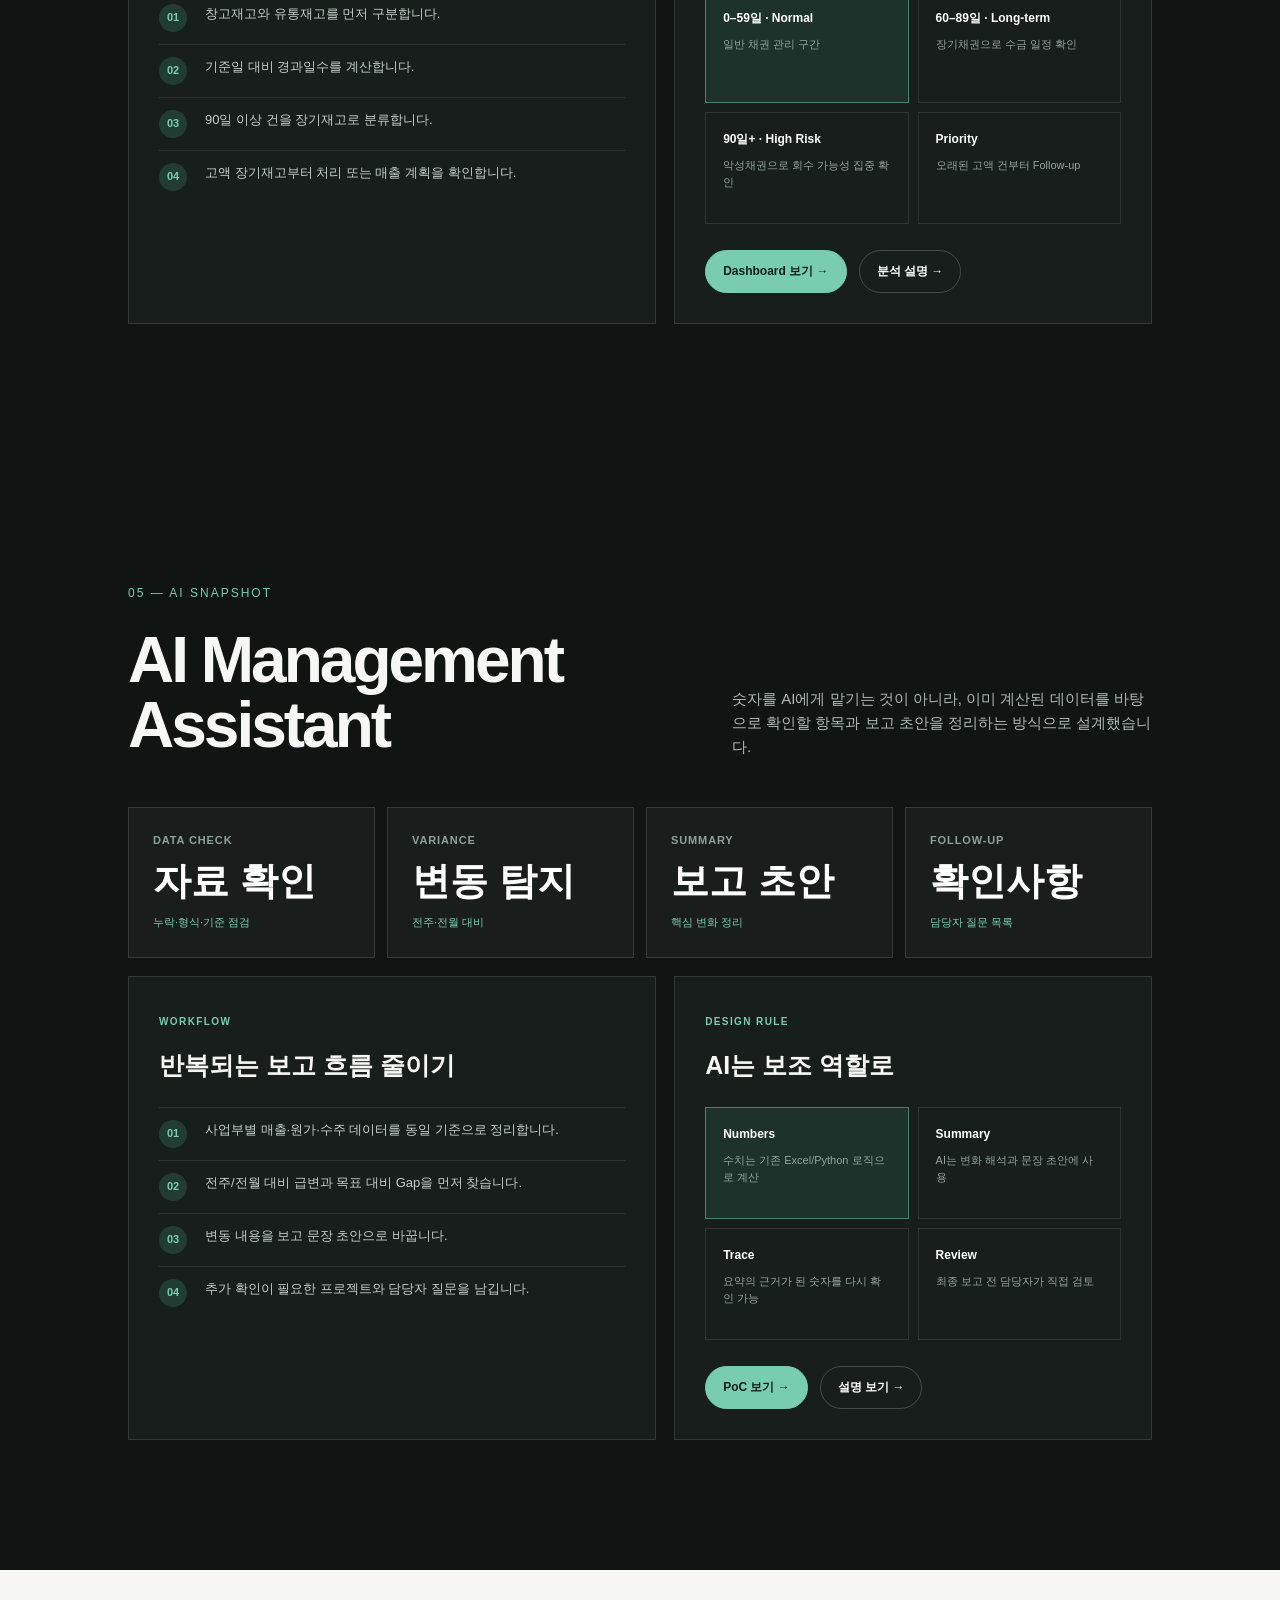
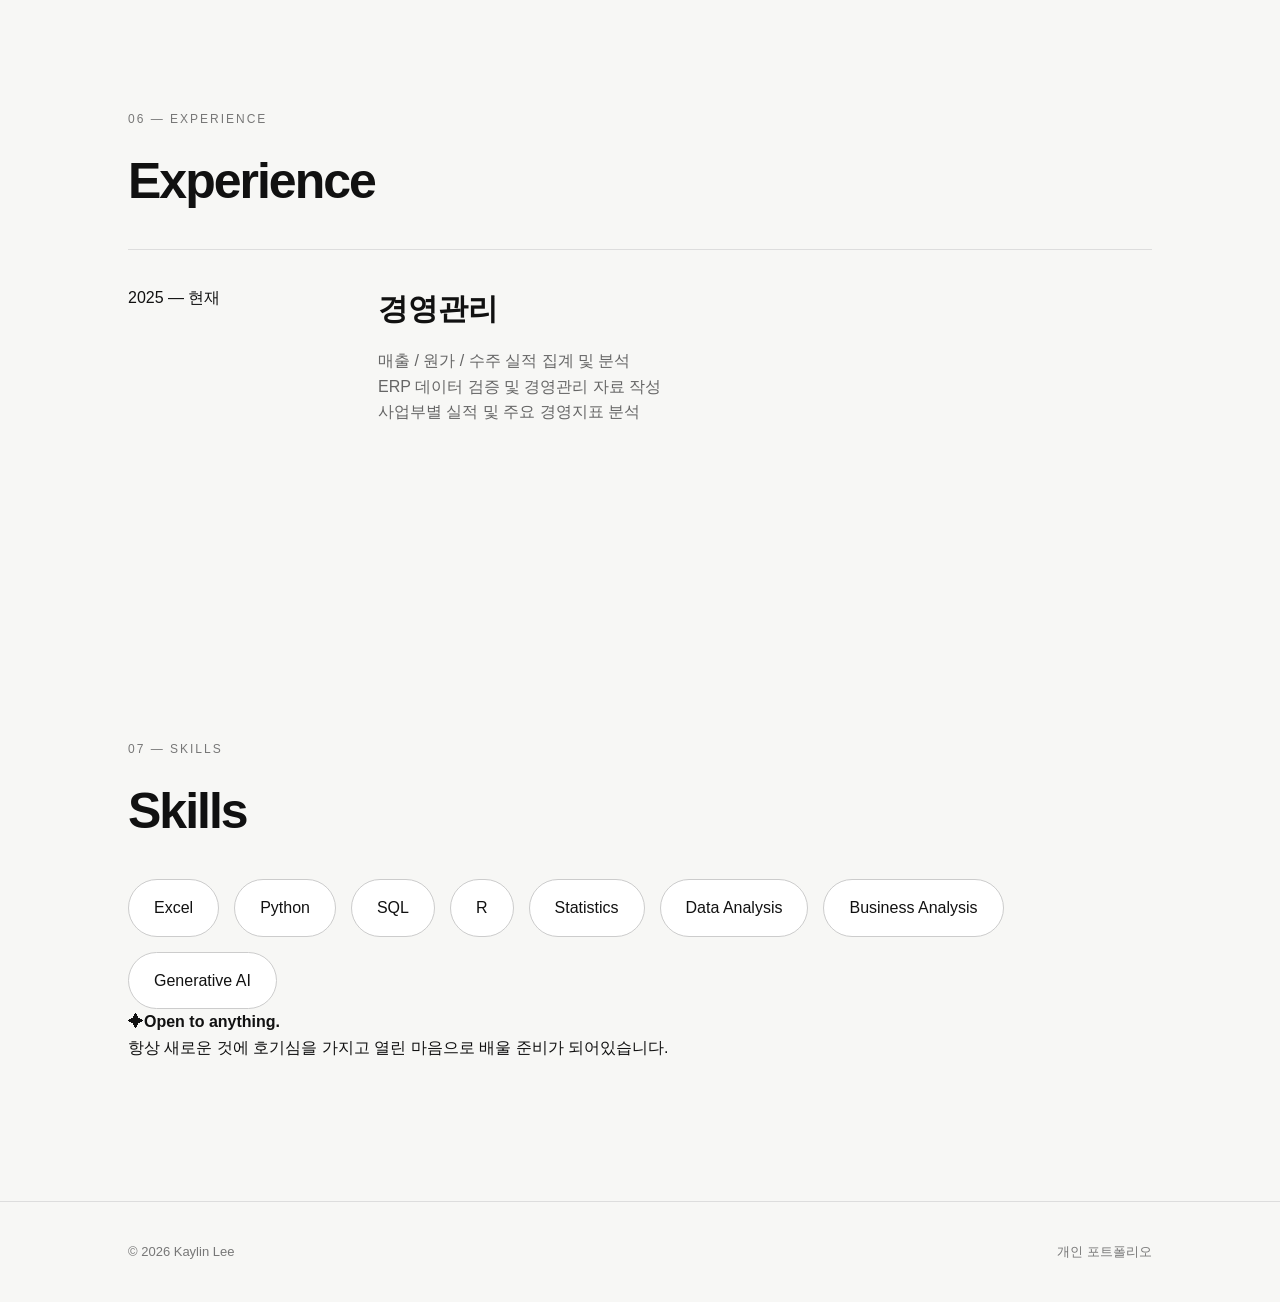
==== commit a8ff5968: "portfolio" ====
--- a/index.html
+++ b/index.html
@@ -1,12 +1,14 @@
 <!DOCTYPE html><html lang="ko"><head><meta charset="UTF-8"><meta name="viewport" content="width=device-width,initial-scale=1.0"><title>이윤지 | Business · Data · AI</title><link rel="stylesheet" href="style.css"><link rel="stylesheet" href="snapshot.css"></head><body>
-<nav><div class="logo">윤지's PATHWAY</div><div class="nav-links"><a href="#about">About</a><a href="#projects">Projects</a><a href="#snapshot">Snapshot</a><a href="#risk-snapshot">Risk</a><a href="#experience">Experience</a><a href="#skills">Skills</a><a href="Yunjee%2C%20LEE_resume.pdf" target="_blank">Resume</a></div></nav>
+<nav><div class="logo">윤지's PATHWAY</div><div class="nav-links"><a href="#about">About</a><a href="#projects">Projects</a><a href="#snapshot">Snapshot</a><a href="#risk-snapshot">Risk</a><a href="#ai-snapshot">AI</a><a href="#experience">Experience</a><a href="#skills">Skills</a><a href="Yunjee%2C%20LEE_resume.pdf" target="_blank">Resume</a></div></nav>
 <section class="hero"><div class="hero-text"><p class="eyebrow">BUSINESS MANAGEMENT · DATA · AI</p><h1>Turning Data<br>into Better Decisions.</h1><p class="intro">데이터를 통해 문제를 발견하고, 분석과 AI를 활용해 해결합니다.</p><div class="hero-buttons"><a href="#projects" class="button">View Projects →</a><a href="Yunjee%2C%20LEE_resume.pdf" target="_blank" class="button">View Resume →</a></div></div></section>
 <section id="about" class="section"><p class="section-label">01 — ABOUT</p><h2>Business를 이해하고,<br>Data로 문제를 해결합니다.</h2><p class="description">• UCLA — B.S. Statistics and Data Science · Class of 2025<br>• 통계 / 데이터 과학 / 경영 / 분석<br></p></section>
 <section id="projects" class="section"><p class="section-label">02 — PROJECTS</p><h2>프로젝트</h2><div class="project-grid">
 <div class="project-card"><span>01</span><h3>고객 이탈 예측 및 CLTV 분석<br><small style="font-size:14px;font-weight:500;color:#777;">Customer Churn Prediction &amp; CLTV Analysis</small></h3><p>7,043명의 통신 고객 데이터를 기반으로 이탈 패턴을 분석하고, 이탈 확률과 CLTV를 함께 활용해 우선 관리 고객을 찾았습니다.</p><div class="tags"><span>Python</span><span>Statistics</span><span>Machine Learning</span><span>Business Analytics</span></div><p style="margin-top:22px;"><a href="#snapshot" style="color:#111;font-weight:600;text-decoration:none;">Snapshot 보기 →</a></p></div>
 <div class="project-card"><span>02</span><h3>Daily-Weekly Business Dashboard</h3><p>경영진이 한눈에 볼 수 있는 일간/주간 매출·수주·이익 데이터 Dashboard</p><div class="tags"><span>Data Analysis</span><span>Excel</span><span>Dashboard</span></div><p style="margin-top:22px;"><a href="projects/weekly-insight-dashboard/index.html" target="_blank" style="color:#111;font-weight:600;text-decoration:none;">대시보드 보기 →</a></p></div>
 <div class="project-card"><span>03</span><h3>재고·채권 리스크 분석<br><small style="font-size:14px;font-weight:500;color:#777;">Inventory &amp; Receivables Risk Analysis</small></h3><p>창고·유통 재고와 미수채권을 Aging 기준으로 나눠 장기·악성 리스크를 관리하는 Dashboard입니다.</p><div class="tags"><span>Excel</span><span>Python</span><span>Aging Analysis</span><span>Risk Management</span></div><p style="margin-top:22px;"><a href="#risk-snapshot" style="color:#111;font-weight:600;text-decoration:none;">Snapshot 보기 →</a>&nbsp;&nbsp;<a href="projects/revenue-risk/index.html" target="_blank" style="color:#111;font-weight:600;text-decoration:none;">Dashboard →</a></p></div>
-<div class="project-card"><span>04</span><h3>AI Management Assistant</h3><p>반복적인 경영관리 업무를 생성형 AI로 자동화하는 프로젝트</p><div class="tags"><span>Generative AI</span><span>Automation</span><span>PoC</span></div></div><div class="project-card"><span>05</span><h3>제품 가격 (원가) 설정</h3><p>원가와 시장 데이터를 기반으로 IT 제품의 가격정책을 설계</p><div class="tags"><span>Pricing</span><span>Data Analysis</span><span>Strategy</span></div></div></div></section>
+<div class="project-card"><span>04</span><h3>AI Management Assistant<br><small style="font-size:14px;font-weight:500;color:#777;">Management Reporting Automation PoC</small></h3><p>반복되는 경영관리 보고 업무에서 데이터 확인, 변동 탐지, 보고 초안, Follow-up 정리를 AI로 보조하는 PoC입니다.</p><div class="tags"><span>Generative AI</span><span>Python</span><span>Automation</span><span>PoC</span></div><p style="margin-top:22px;"><a href="#ai-snapshot" style="color:#111;font-weight:600;text-decoration:none;">Snapshot 보기 →</a>&nbsp;&nbsp;<a href="projects/ai-management-assistant/index.html" target="_blank" style="color:#111;font-weight:600;text-decoration:none;">PoC 보기 →</a></p></div>
+<div class="project-card"><span>05</span><h3>제품 가격 (원가) 설정</h3><p>원가와 시장 데이터를 기반으로 IT 제품의 가격정책을 설계</p><div class="tags"><span>Pricing</span><span>Data Analysis</span><span>Strategy</span></div></div></div></section>
 <section id="snapshot" class="snapshot-section"><p class="section-label">03 — PROJECT SNAPSHOT</p><div class="snapshot-header"><h2>Customer Churn<br>&amp; CLTV Analysis</h2><p>이탈 가능성을 예측하는 데서 끝내지 않고, 고객가치와 결합해 실제로 먼저 관리해야 할 고객을 구분했습니다.</p></div><div class="snapshot-metrics"><article class="snapshot-metric"><span>TOTAL CUSTOMERS</span><strong>7,043</strong><small>통신 서비스 고객</small></article><article class="snapshot-metric"><span>CHURNED CUSTOMERS</span><strong>1,869</strong><small>전체 고객 중 이탈</small></article><article class="snapshot-metric"><span>CHURN RATE</span><strong>26.54%</strong><small>분석 대상 기준</small></article><article class="snapshot-metric"><span>FEATURES</span><strong>33</strong><small>고객·계약·서비스 변수</small></article></div><div class="snapshot-content"><article class="snapshot-card"><span>ANALYSIS FLOW</span><h3>데이터에서 관리 우선순위까지</h3><ol class="snapshot-list"><li><b>01</b><span>데이터 타입과 결측치를 확인하고 Total Charges를 숫자형으로 정리했습니다.</span></li><li><b>02</b><span>계약 유형, 가입기간, 월 요금 등 주요 변수와 이탈의 관계를 탐색했습니다.</span></li><li><b>03</b><span>Logistic Regression과 Random Forest로 고객별 이탈 확률을 비교했습니다.</span></li><li><b>04</b><span>이탈 확률과 CLTV를 결합해 고객 관리 우선순위를 구성했습니다.</span></li></ol></article><article class="snapshot-card"><span>CUSTOMER SEGMENTS</span><h3>Risk × Value</h3><div class="segment-grid"><div class="segment priority"><strong>High Risk · High Value</strong><p>이탈 가능성과 고객가치가 모두 높아 최우선 관리가 필요한 고객</p></div><div class="segment"><strong>High Risk · Low Value</strong><p>이탈 가능성은 높지만 고객가치는 상대적으로 낮은 고객</p></div><div class="segment"><strong>Low Risk · High Value</strong><p>이탈 위험은 낮지만 장기적으로 유지해야 할 우량 고객</p></div><div class="segment"><strong>Low Risk · Low Value</strong><p>상대적으로 관리 우선순위가 낮은 고객</p></div></div><div class="snapshot-actions"><a href="projects/customer-churn/README.md" target="_blank">전체 분석 보기 →</a><a href="#projects">프로젝트 목록</a></div></article></div></section>
 <section id="risk-snapshot" class="snapshot-section risk-snapshot"><p class="section-label">04 — RISK SNAPSHOT</p><div class="snapshot-header"><h2>Inventory &amp;<br>Receivables Risk</h2><p>재고와 채권을 단순 금액이 아니라 경과일수로 나눠, 오래 묶여 있는 금액을 먼저 확인할 수 있도록 정리했습니다.</p></div><div class="snapshot-metrics"><article class="snapshot-metric"><span>WAREHOUSE</span><strong>창고재고</strong><small>입고 후 미출고</small></article><article class="snapshot-metric"><span>DISTRIBUTION</span><strong>유통재고</strong><small>출고 후 매출 미인식</small></article><article class="snapshot-metric"><span>INVENTORY</span><strong>90일+</strong><small>장기재고</small></article><article class="snapshot-metric"><span>RECEIVABLES</span><strong>60 / 90일</strong><small>장기 / 악성채권</small></article></div><div class="snapshot-content"><article class="snapshot-card"><span>INVENTORY</span><h3>재고 Aging</h3><ol class="snapshot-list"><li><b>01</b><span>창고재고와 유통재고를 먼저 구분합니다.</span></li><li><b>02</b><span>기준일 대비 경과일수를 계산합니다.</span></li><li><b>03</b><span>90일 이상 건을 장기재고로 분류합니다.</span></li><li><b>04</b><span>고액 장기재고부터 처리 또는 매출 계획을 확인합니다.</span></li></ol></article><article class="snapshot-card"><span>RECEIVABLES</span><h3>채권 Aging</h3><div class="segment-grid"><div class="segment priority"><strong>0–59일 · Normal</strong><p>일반 채권 관리 구간</p></div><div class="segment"><strong>60–89일 · Long-term</strong><p>장기채권으로 수금 일정 확인</p></div><div class="segment"><strong>90일+ · High Risk</strong><p>악성채권으로 회수 가능성 집중 확인</p></div><div class="segment"><strong>Priority</strong><p>오래된 고액 건부터 Follow-up</p></div></div><div class="snapshot-actions"><a href="projects/revenue-risk/index.html" target="_blank">Dashboard 보기 →</a><a href="projects/revenue-risk/README.md" target="_blank">분석 설명 →</a></div></article></div></section>
-<section id="experience" class="section"><p class="section-label">05 — EXPERIENCE</p><h2>Experience</h2><div class="experience-item"><div><span>2025 — 현재</span></div><div><h3>경영관리</h3><p>매출 / 원가 / 수주 실적 집계 및 분석<br>ERP 데이터 검증 및 경영관리 자료 작성<br>사업부별 실적 및 주요 경영지표 분석</p></div></div></section><section id="skills" class="section"><p class="section-label">06 — SKILLS</p><h2>Skills</h2><div class="skills"><span>Excel</span><span>Python</span><span>SQL</span><span>R</span><span>Statistics</span><span>Data Analysis</span><span>Business Analysis</span><span>Generative AI</span></div><div class="open-to-anything"><span>✦</span><strong>Open to anything.</strong><p>항상 새로운 것에 호기심을 가지고 열린 마음으로 배울 준비가 되어있습니다.</p></div></section><footer><p>© 2026 Kaylin Lee</p><p>개인 포트폴리오</p></footer><script src="script.js"></script></body></html>+<section id="ai-snapshot" class="snapshot-section"><p class="section-label">05 — AI SNAPSHOT</p><div class="snapshot-header"><h2>AI Management<br>Assistant</h2><p>숫자를 AI에게 맡기는 것이 아니라, 이미 계산된 데이터를 바탕으로 확인할 항목과 보고 초안을 정리하는 방식으로 설계했습니다.</p></div><div class="snapshot-metrics"><article class="snapshot-metric"><span>DATA CHECK</span><strong>자료 확인</strong><small>누락·형식·기준 점검</small></article><article class="snapshot-metric"><span>VARIANCE</span><strong>변동 탐지</strong><small>전주·전월 대비</small></article><article class="snapshot-metric"><span>SUMMARY</span><strong>보고 초안</strong><small>핵심 변화 정리</small></article><article class="snapshot-metric"><span>FOLLOW-UP</span><strong>확인사항</strong><small>담당자 질문 목록</small></article></div><div class="snapshot-content"><article class="snapshot-card"><span>WORKFLOW</span><h3>반복되는 보고 흐름 줄이기</h3><ol class="snapshot-list"><li><b>01</b><span>사업부별 매출·원가·수주 데이터를 동일 기준으로 정리합니다.</span></li><li><b>02</b><span>전주/전월 대비 급변과 목표 대비 Gap을 먼저 찾습니다.</span></li><li><b>03</b><span>변동 내용을 보고 문장 초안으로 바꿉니다.</span></li><li><b>04</b><span>추가 확인이 필요한 프로젝트와 담당자 질문을 남깁니다.</span></li></ol></article><article class="snapshot-card"><span>DESIGN RULE</span><h3>AI는 보조 역할로</h3><div class="segment-grid"><div class="segment priority"><strong>Numbers</strong><p>수치는 기존 Excel/Python 로직으로 계산</p></div><div class="segment"><strong>Summary</strong><p>AI는 변화 해석과 문장 초안에 사용</p></div><div class="segment"><strong>Trace</strong><p>요약의 근거가 된 숫자를 다시 확인 가능</p></div><div class="segment"><strong>Review</strong><p>최종 보고 전 담당자가 직접 검토</p></div></div><div class="snapshot-actions"><a href="projects/ai-management-assistant/index.html" target="_blank">PoC 보기 →</a><a href="projects/ai-management-assistant/README.md" target="_blank">설명 보기 →</a></div></article></div></section>
+<section id="experience" class="section"><p class="section-label">06 — EXPERIENCE</p><h2>Experience</h2><div class="experience-item"><div><span>2025 — 현재</span></div><div><h3>경영관리</h3><p>매출 / 원가 / 수주 실적 집계 및 분석<br>ERP 데이터 검증 및 경영관리 자료 작성<br>사업부별 실적 및 주요 경영지표 분석</p></div></div></section><section id="skills" class="section"><p class="section-label">07 — SKILLS</p><h2>Skills</h2><div class="skills"><span>Excel</span><span>Python</span><span>SQL</span><span>R</span><span>Statistics</span><span>Data Analysis</span><span>Business Analysis</span><span>Generative AI</span></div><div class="open-to-anything"><span>✦</span><strong>Open to anything.</strong><p>항상 새로운 것에 호기심을 가지고 열린 마음으로 배울 준비가 되어있습니다.</p></div></section><footer><p>© 2026 Kaylin Lee</p><p>개인 포트폴리오</p></footer><script src="script.js"></script></body></html>
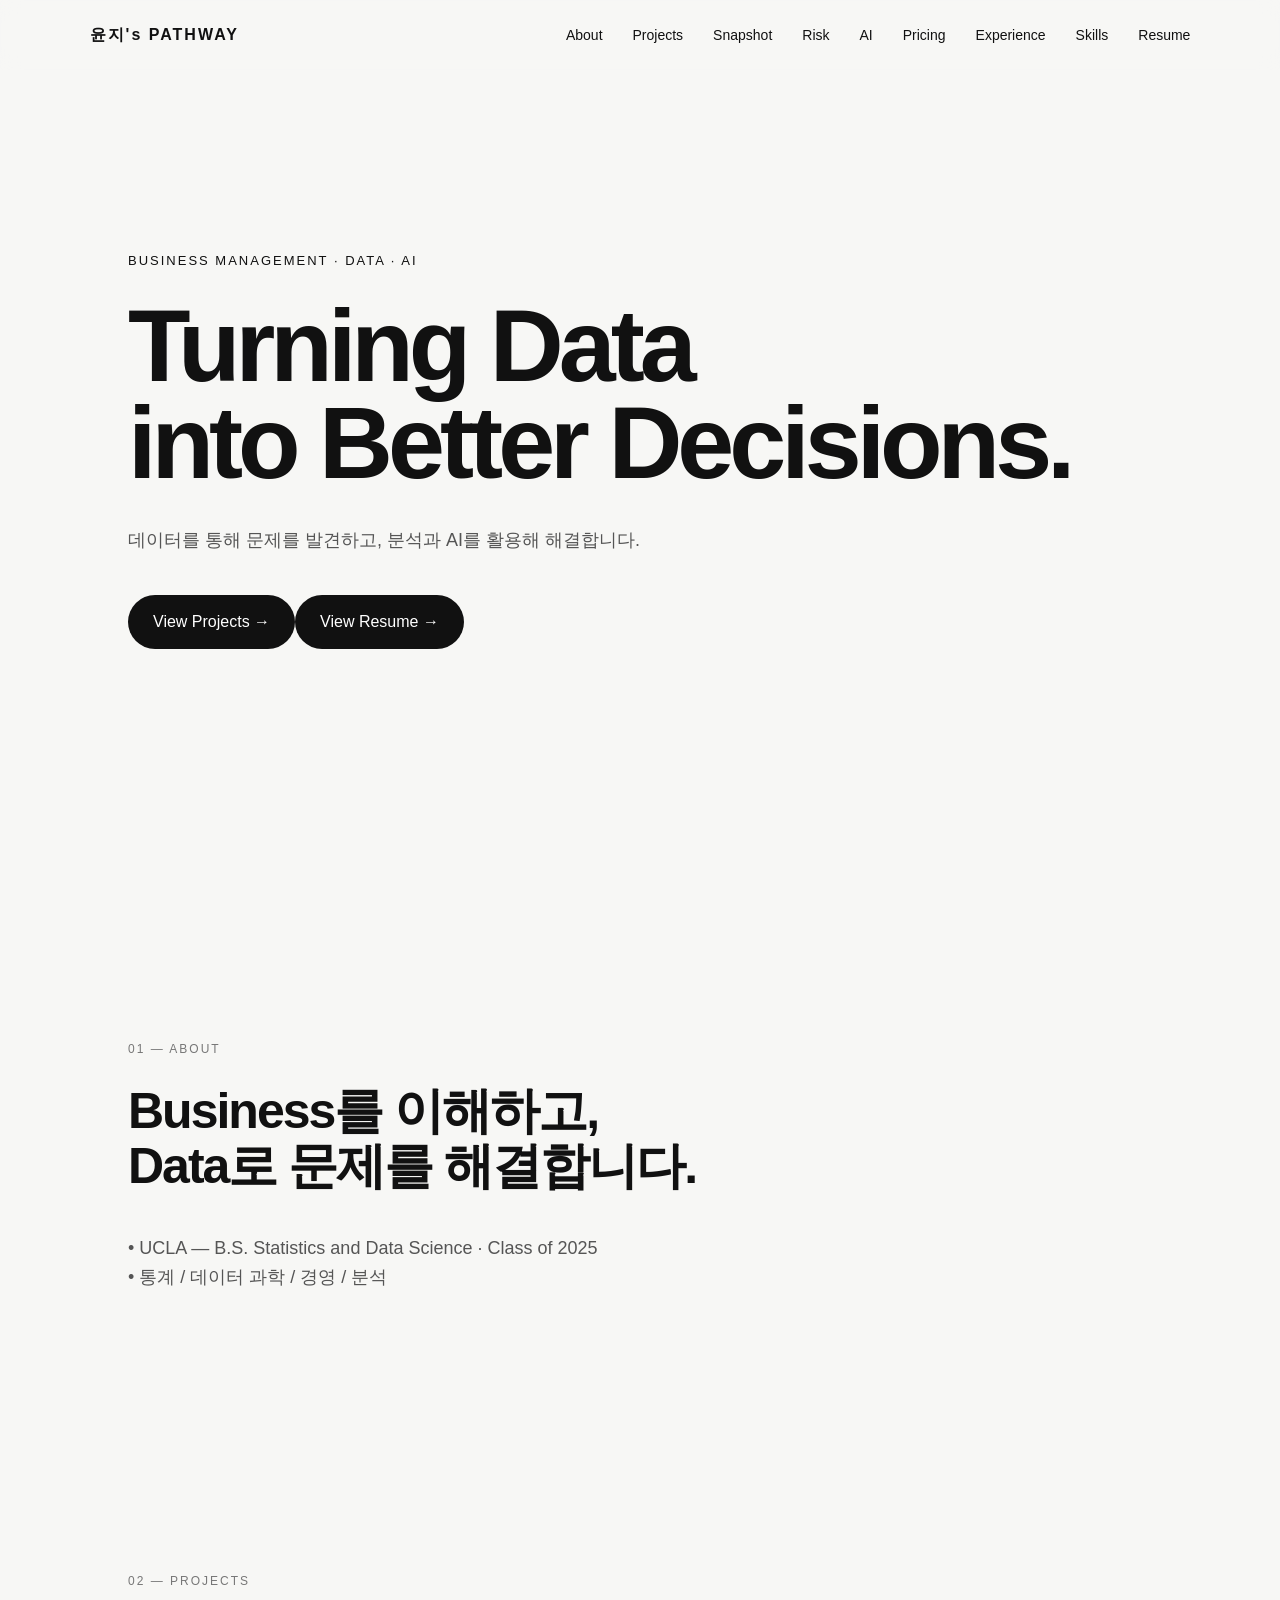
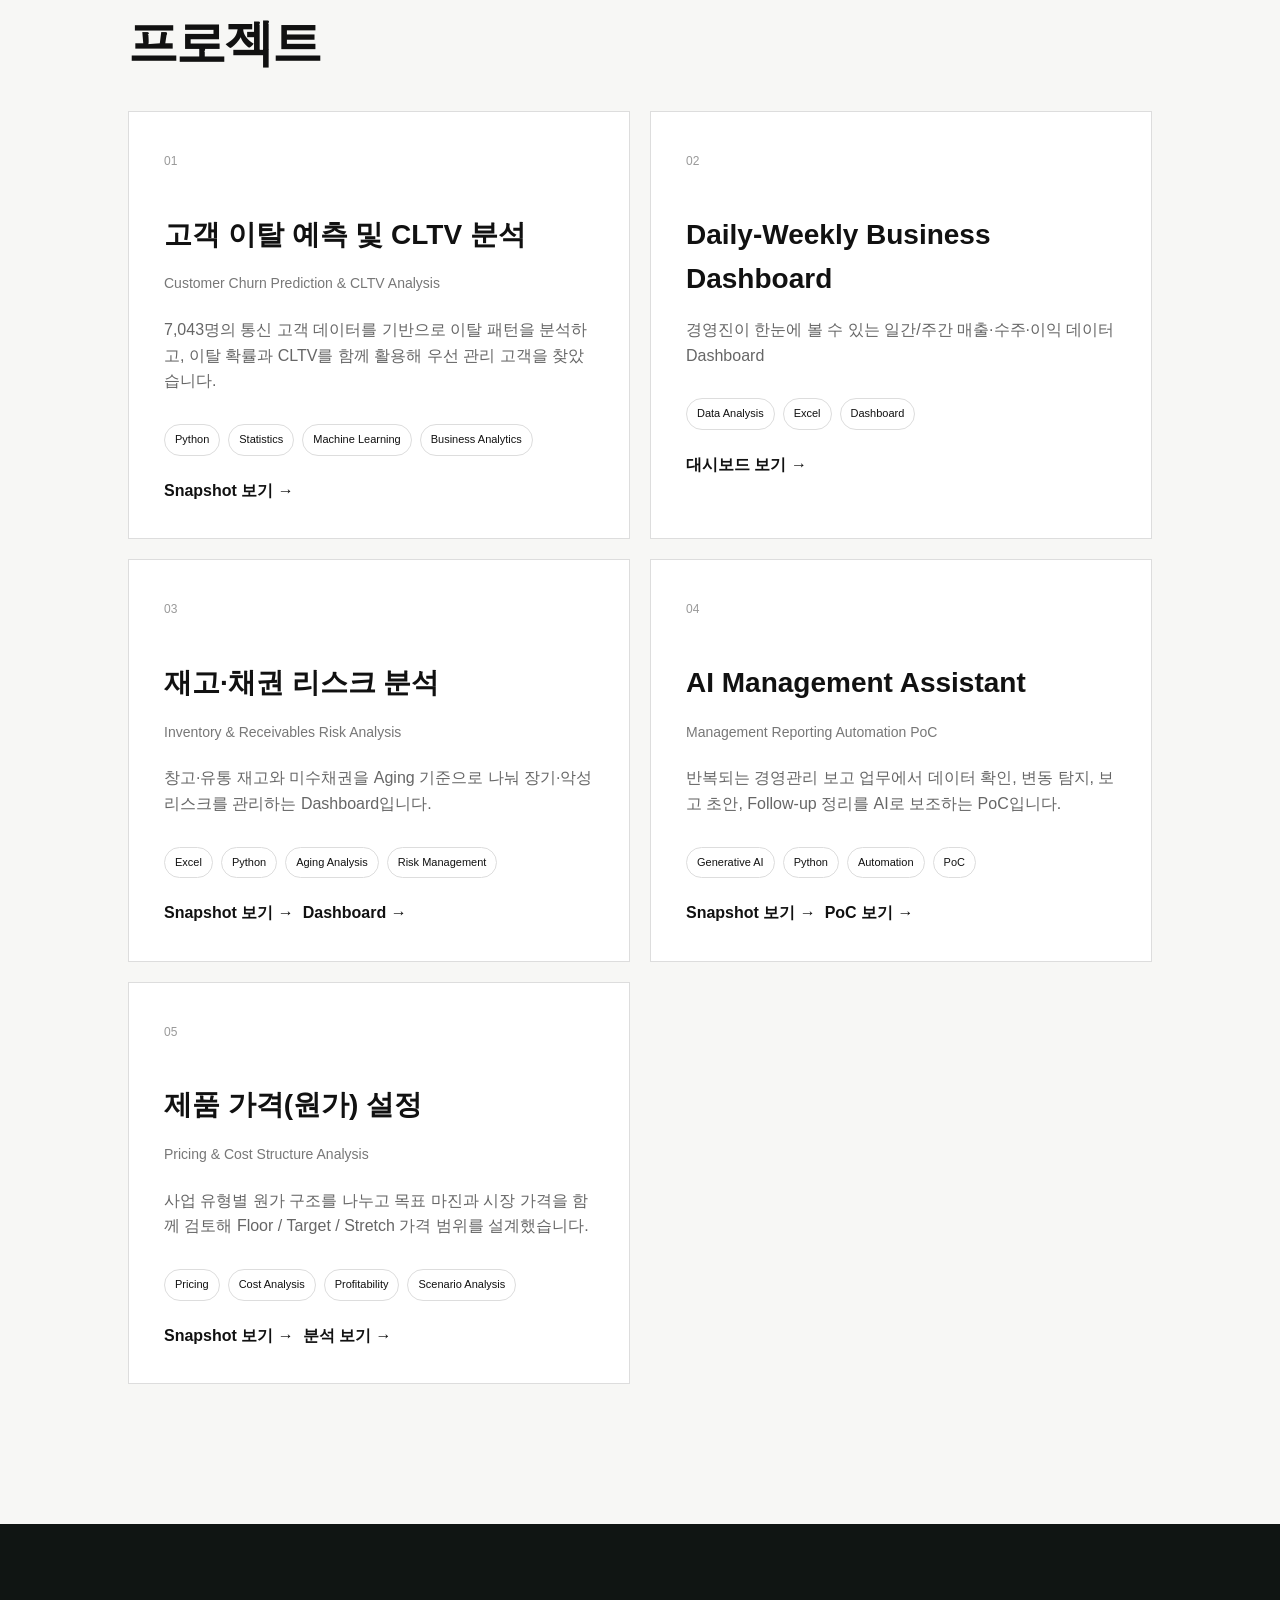
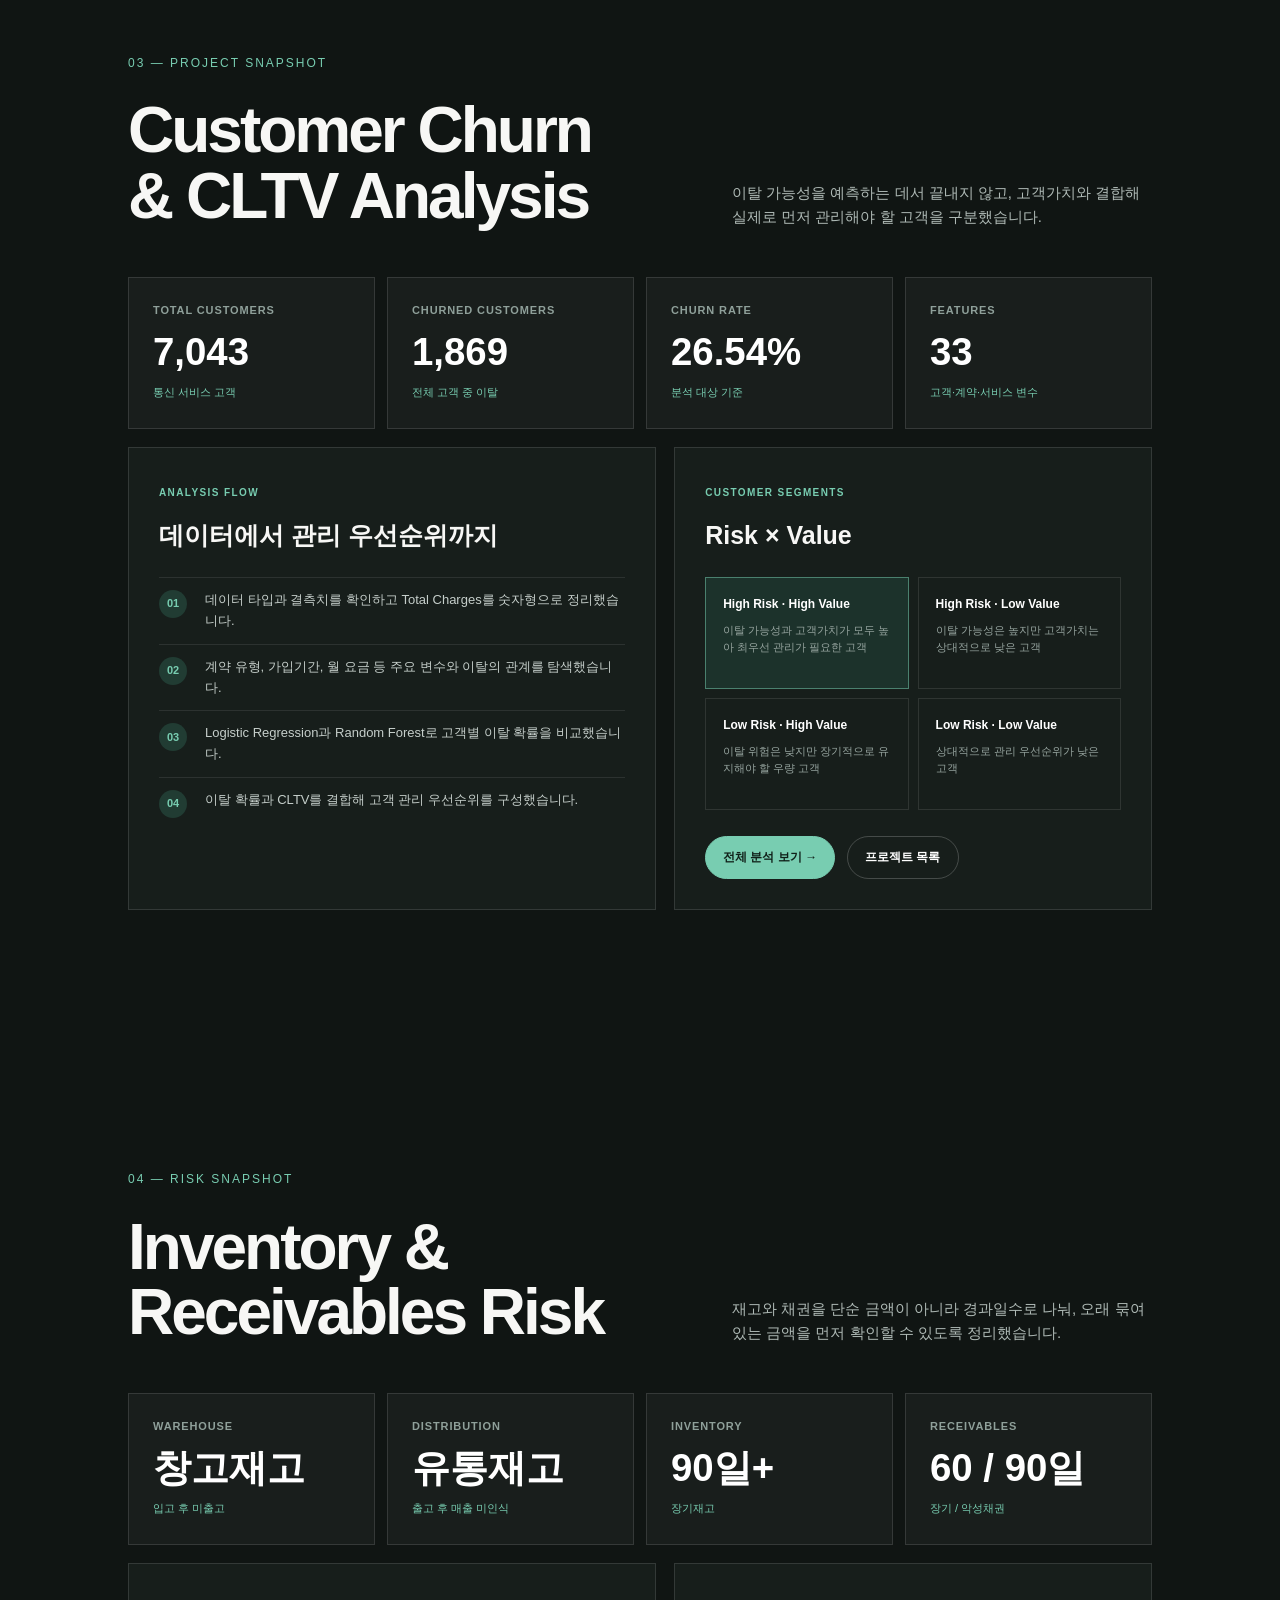
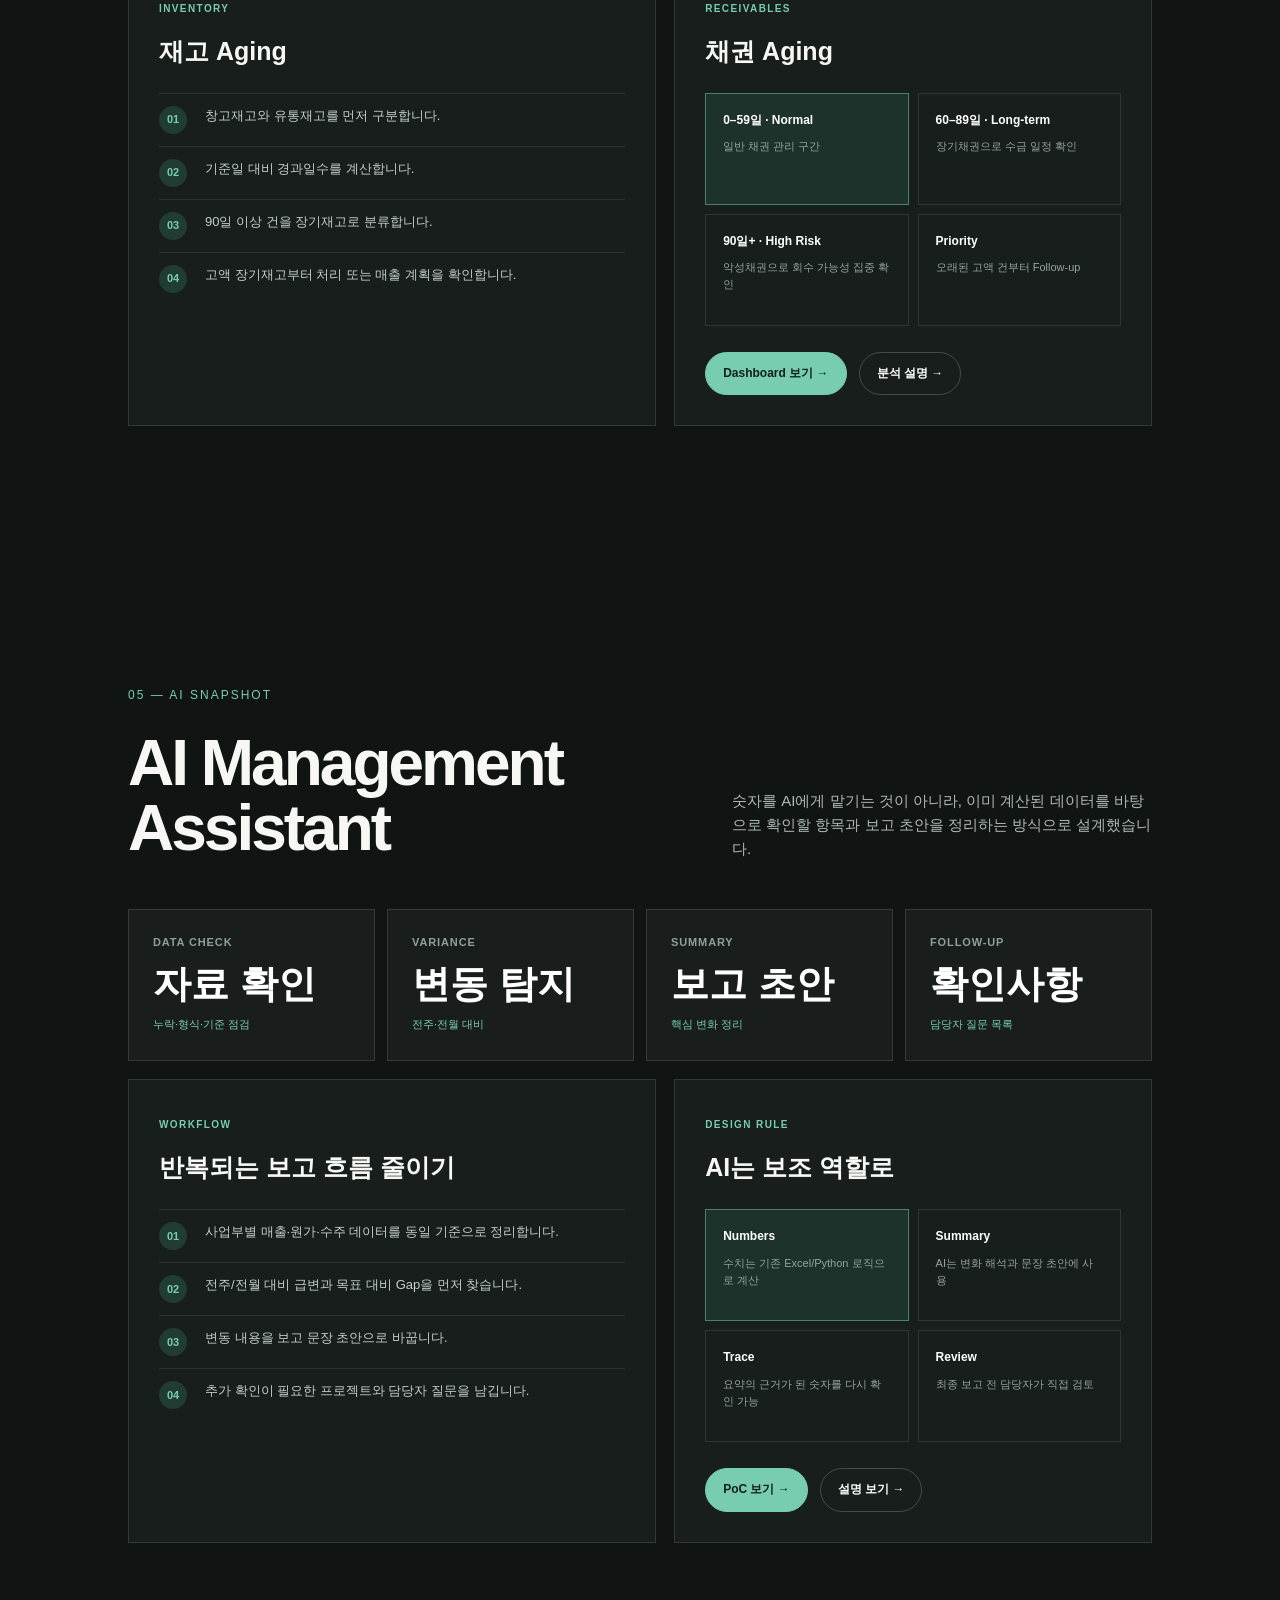
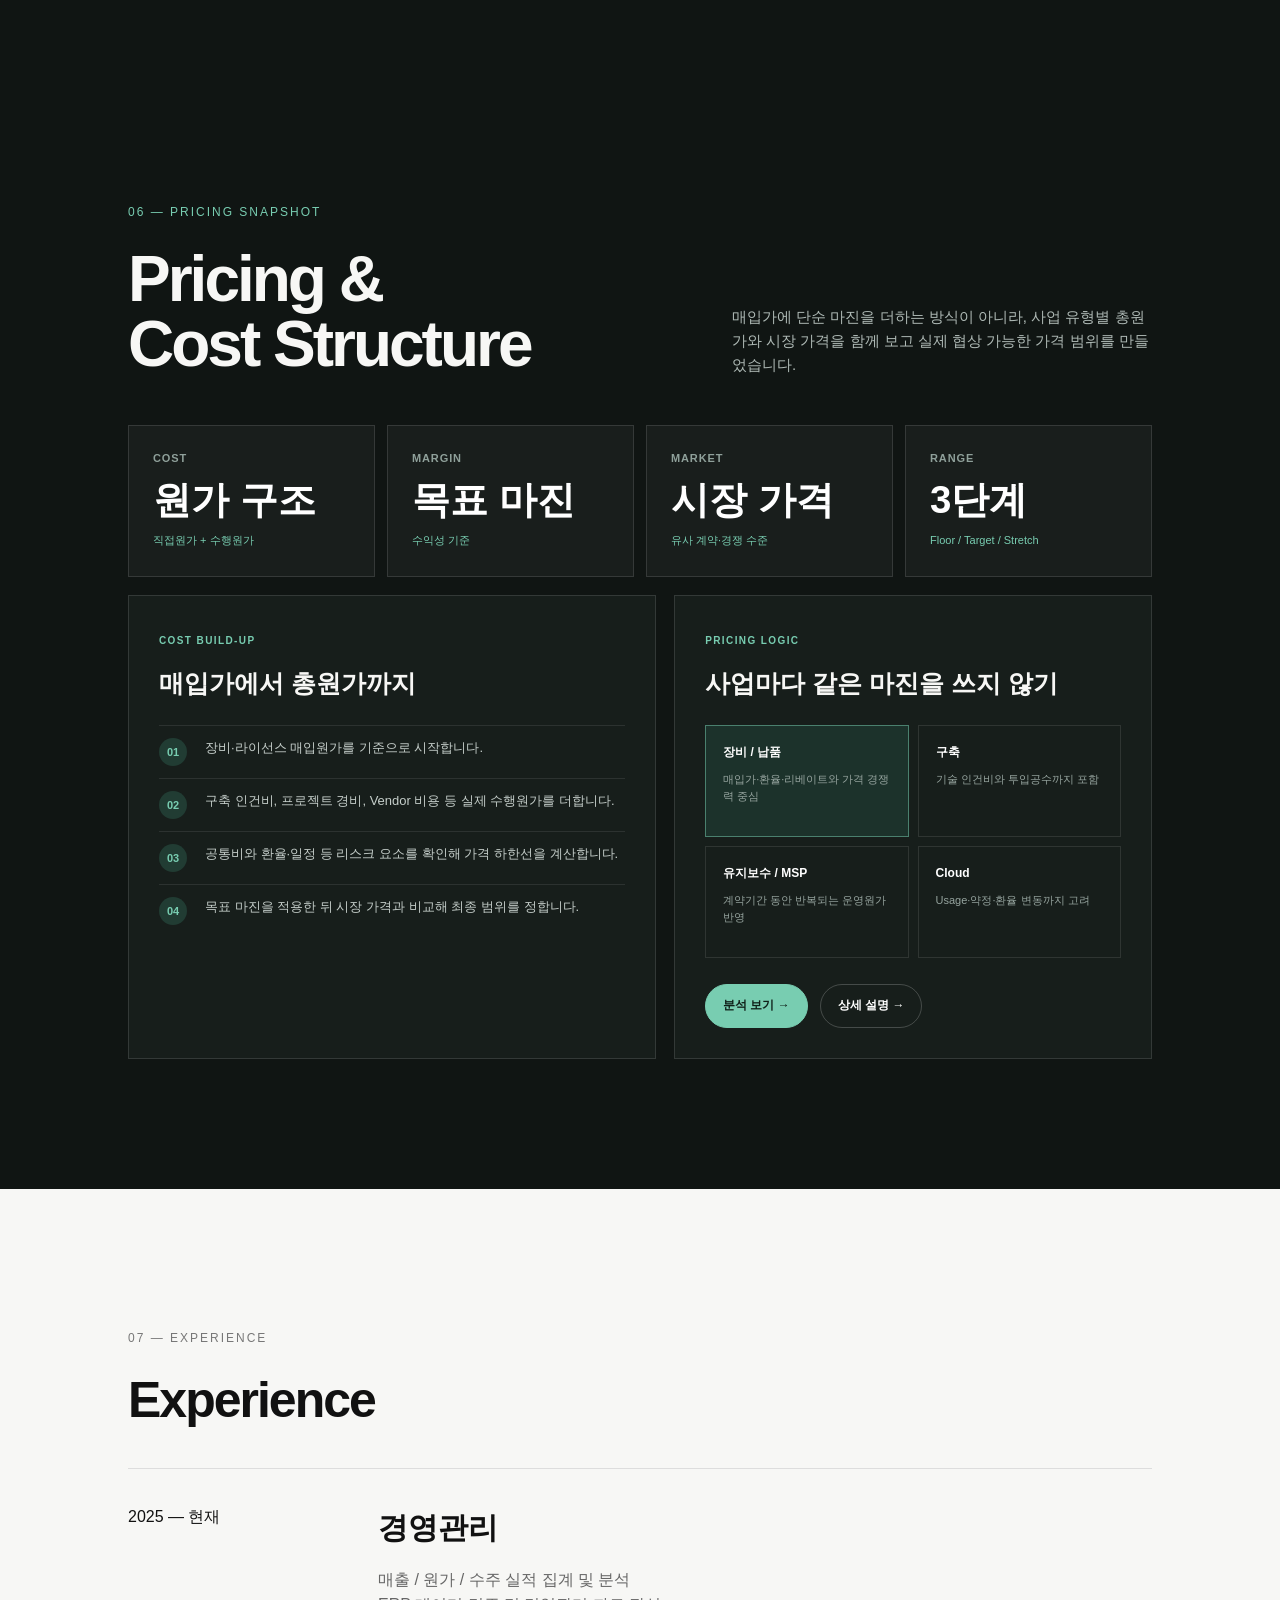
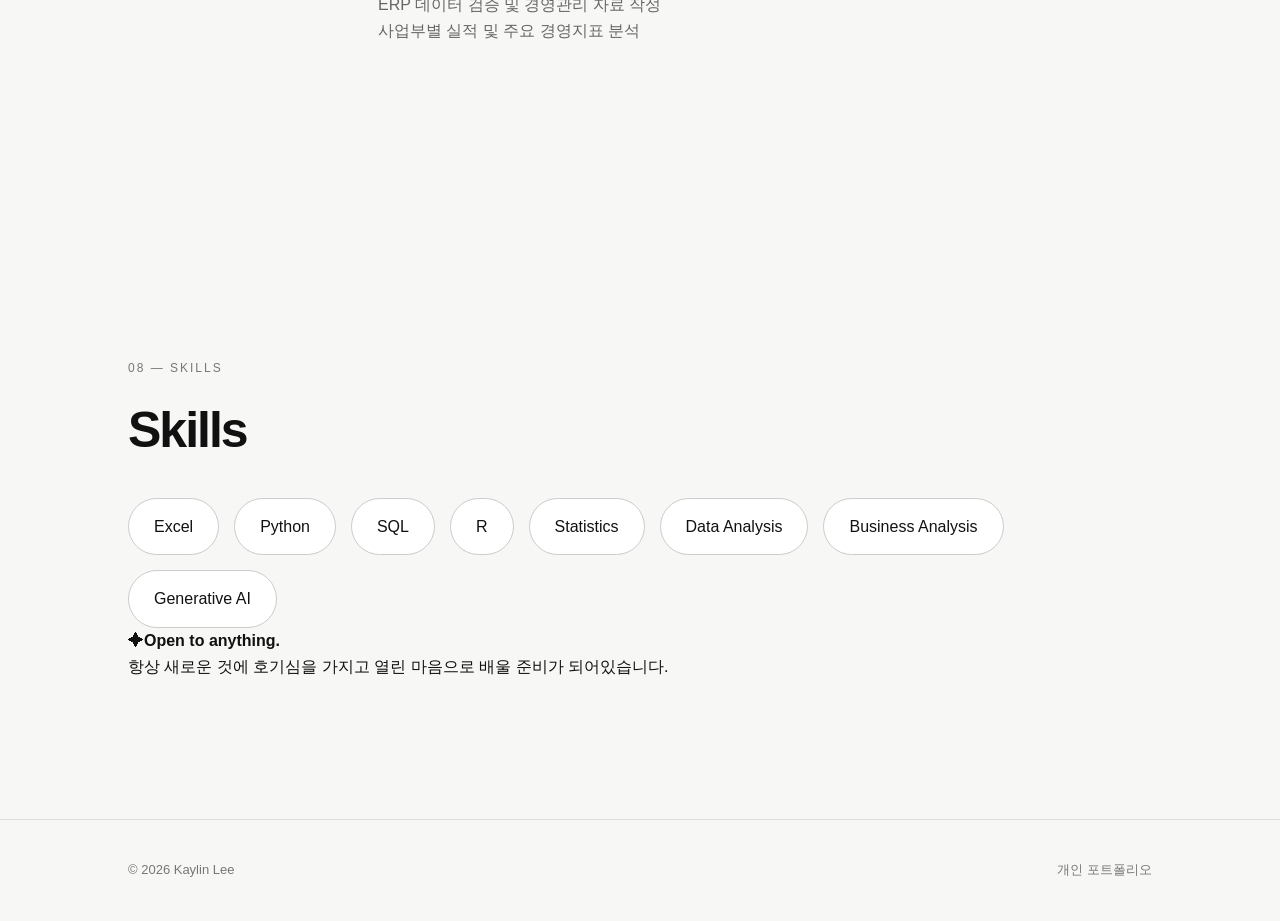
==== commit 0aaead00: "portfolio" ====
--- a/index.html
+++ b/index.html
@@ -1,5 +1,14 @@
-<!DOCTYPE html><html lang="ko"><head><meta charset="UTF-8"><meta name="viewport" content="width=device-width,initial-scale=1.0"><title>이윤지 | Business · Data · AI</title><link rel="stylesheet" href="style.css"><link rel="stylesheet" href="snapshot.css"></head><body>
-<nav><div class="logo">윤지's PATHWAY</div><div class="nav-links"><a href="#about">About</a><a href="#projects">Projects</a><a href="#snapshot">Snapshot</a><a href="#risk-snapshot">Risk</a><a href="#ai-snapshot">AI</a><a href="#experience">Experience</a><a href="#skills">Skills</a><a href="Yunjee%2C%20LEE_resume.pdf" target="_blank">Resume</a></div></nav>
+<!DOCTYPE html>
+<html lang="ko">
+<head>
+<meta charset="UTF-8">
+<meta name="viewport" content="width=device-width,initial-scale=1.0">
+<title>이윤지 | Business · Data · AI</title>
+<link rel="stylesheet" href="style.css">
+<link rel="stylesheet" href="snapshot.css">
+</head>
+<body>
+<nav><div class="logo">윤지's PATHWAY</div><div class="nav-links"><a href="#about">About</a><a href="#projects">Projects</a><a href="#snapshot">Snapshot</a><a href="#risk-snapshot">Risk</a><a href="#ai-snapshot">AI</a><a href="#pricing-snapshot">Pricing</a><a href="#experience">Experience</a><a href="#skills">Skills</a><a href="Yunjee%2C%20LEE_resume.pdf" target="_blank">Resume</a></div></nav>
 <section class="hero"><div class="hero-text"><p class="eyebrow">BUSINESS MANAGEMENT · DATA · AI</p><h1>Turning Data<br>into Better Decisions.</h1><p class="intro">데이터를 통해 문제를 발견하고, 분석과 AI를 활용해 해결합니다.</p><div class="hero-buttons"><a href="#projects" class="button">View Projects →</a><a href="Yunjee%2C%20LEE_resume.pdf" target="_blank" class="button">View Resume →</a></div></div></section>
 <section id="about" class="section"><p class="section-label">01 — ABOUT</p><h2>Business를 이해하고,<br>Data로 문제를 해결합니다.</h2><p class="description">• UCLA — B.S. Statistics and Data Science · Class of 2025<br>• 통계 / 데이터 과학 / 경영 / 분석<br></p></section>
 <section id="projects" class="section"><p class="section-label">02 — PROJECTS</p><h2>프로젝트</h2><div class="project-grid">
@@ -7,8 +16,12 @@
 <div class="project-card"><span>02</span><h3>Daily-Weekly Business Dashboard</h3><p>경영진이 한눈에 볼 수 있는 일간/주간 매출·수주·이익 데이터 Dashboard</p><div class="tags"><span>Data Analysis</span><span>Excel</span><span>Dashboard</span></div><p style="margin-top:22px;"><a href="projects/weekly-insight-dashboard/index.html" target="_blank" style="color:#111;font-weight:600;text-decoration:none;">대시보드 보기 →</a></p></div>
 <div class="project-card"><span>03</span><h3>재고·채권 리스크 분석<br><small style="font-size:14px;font-weight:500;color:#777;">Inventory &amp; Receivables Risk Analysis</small></h3><p>창고·유통 재고와 미수채권을 Aging 기준으로 나눠 장기·악성 리스크를 관리하는 Dashboard입니다.</p><div class="tags"><span>Excel</span><span>Python</span><span>Aging Analysis</span><span>Risk Management</span></div><p style="margin-top:22px;"><a href="#risk-snapshot" style="color:#111;font-weight:600;text-decoration:none;">Snapshot 보기 →</a>&nbsp;&nbsp;<a href="projects/revenue-risk/index.html" target="_blank" style="color:#111;font-weight:600;text-decoration:none;">Dashboard →</a></p></div>
 <div class="project-card"><span>04</span><h3>AI Management Assistant<br><small style="font-size:14px;font-weight:500;color:#777;">Management Reporting Automation PoC</small></h3><p>반복되는 경영관리 보고 업무에서 데이터 확인, 변동 탐지, 보고 초안, Follow-up 정리를 AI로 보조하는 PoC입니다.</p><div class="tags"><span>Generative AI</span><span>Python</span><span>Automation</span><span>PoC</span></div><p style="margin-top:22px;"><a href="#ai-snapshot" style="color:#111;font-weight:600;text-decoration:none;">Snapshot 보기 →</a>&nbsp;&nbsp;<a href="projects/ai-management-assistant/index.html" target="_blank" style="color:#111;font-weight:600;text-decoration:none;">PoC 보기 →</a></p></div>
-<div class="project-card"><span>05</span><h3>제품 가격 (원가) 설정</h3><p>원가와 시장 데이터를 기반으로 IT 제품의 가격정책을 설계</p><div class="tags"><span>Pricing</span><span>Data Analysis</span><span>Strategy</span></div></div></div></section>
+<div class="project-card"><span>05</span><h3>제품 가격(원가) 설정<br><small style="font-size:14px;font-weight:500;color:#777;">Pricing &amp; Cost Structure Analysis</small></h3><p>사업 유형별 원가 구조를 나누고 목표 마진과 시장 가격을 함께 검토해 Floor / Target / Stretch 가격 범위를 설계했습니다.</p><div class="tags"><span>Pricing</span><span>Cost Analysis</span><span>Profitability</span><span>Scenario Analysis</span></div><p style="margin-top:22px;"><a href="#pricing-snapshot" style="color:#111;font-weight:600;text-decoration:none;">Snapshot 보기 →</a>&nbsp;&nbsp;<a href="projects/pricing-cost/index.html" target="_blank" style="color:#111;font-weight:600;text-decoration:none;">분석 보기 →</a></p></div>
+</div></section>
 <section id="snapshot" class="snapshot-section"><p class="section-label">03 — PROJECT SNAPSHOT</p><div class="snapshot-header"><h2>Customer Churn<br>&amp; CLTV Analysis</h2><p>이탈 가능성을 예측하는 데서 끝내지 않고, 고객가치와 결합해 실제로 먼저 관리해야 할 고객을 구분했습니다.</p></div><div class="snapshot-metrics"><article class="snapshot-metric"><span>TOTAL CUSTOMERS</span><strong>7,043</strong><small>통신 서비스 고객</small></article><article class="snapshot-metric"><span>CHURNED CUSTOMERS</span><strong>1,869</strong><small>전체 고객 중 이탈</small></article><article class="snapshot-metric"><span>CHURN RATE</span><strong>26.54%</strong><small>분석 대상 기준</small></article><article class="snapshot-metric"><span>FEATURES</span><strong>33</strong><small>고객·계약·서비스 변수</small></article></div><div class="snapshot-content"><article class="snapshot-card"><span>ANALYSIS FLOW</span><h3>데이터에서 관리 우선순위까지</h3><ol class="snapshot-list"><li><b>01</b><span>데이터 타입과 결측치를 확인하고 Total Charges를 숫자형으로 정리했습니다.</span></li><li><b>02</b><span>계약 유형, 가입기간, 월 요금 등 주요 변수와 이탈의 관계를 탐색했습니다.</span></li><li><b>03</b><span>Logistic Regression과 Random Forest로 고객별 이탈 확률을 비교했습니다.</span></li><li><b>04</b><span>이탈 확률과 CLTV를 결합해 고객 관리 우선순위를 구성했습니다.</span></li></ol></article><article class="snapshot-card"><span>CUSTOMER SEGMENTS</span><h3>Risk × Value</h3><div class="segment-grid"><div class="segment priority"><strong>High Risk · High Value</strong><p>이탈 가능성과 고객가치가 모두 높아 최우선 관리가 필요한 고객</p></div><div class="segment"><strong>High Risk · Low Value</strong><p>이탈 가능성은 높지만 고객가치는 상대적으로 낮은 고객</p></div><div class="segment"><strong>Low Risk · High Value</strong><p>이탈 위험은 낮지만 장기적으로 유지해야 할 우량 고객</p></div><div class="segment"><strong>Low Risk · Low Value</strong><p>상대적으로 관리 우선순위가 낮은 고객</p></div></div><div class="snapshot-actions"><a href="projects/customer-churn/README.md" target="_blank">전체 분석 보기 →</a><a href="#projects">프로젝트 목록</a></div></article></div></section>
-<section id="risk-snapshot" class="snapshot-section risk-snapshot"><p class="section-label">04 — RISK SNAPSHOT</p><div class="snapshot-header"><h2>Inventory &amp;<br>Receivables Risk</h2><p>재고와 채권을 단순 금액이 아니라 경과일수로 나눠, 오래 묶여 있는 금액을 먼저 확인할 수 있도록 정리했습니다.</p></div><div class="snapshot-metrics"><article class="snapshot-metric"><span>WAREHOUSE</span><strong>창고재고</strong><small>입고 후 미출고</small></article><article class="snapshot-metric"><span>DISTRIBUTION</span><strong>유통재고</strong><small>출고 후 매출 미인식</small></article><article class="snapshot-metric"><span>INVENTORY</span><strong>90일+</strong><small>장기재고</small></article><article class="snapshot-metric"><span>RECEIVABLES</span><strong>60 / 90일</strong><small>장기 / 악성채권</small></article></div><div class="snapshot-content"><article class="snapshot-card"><span>INVENTORY</span><h3>재고 Aging</h3><ol class="snapshot-list"><li><b>01</b><span>창고재고와 유통재고를 먼저 구분합니다.</span></li><li><b>02</b><span>기준일 대비 경과일수를 계산합니다.</span></li><li><b>03</b><span>90일 이상 건을 장기재고로 분류합니다.</span></li><li><b>04</b><span>고액 장기재고부터 처리 또는 매출 계획을 확인합니다.</span></li></ol></article><article class="snapshot-card"><span>RECEIVABLES</span><h3>채권 Aging</h3><div class="segment-grid"><div class="segment priority"><strong>0–59일 · Normal</strong><p>일반 채권 관리 구간</p></div><div class="segment"><strong>60–89일 · Long-term</strong><p>장기채권으로 수금 일정 확인</p></div><div class="segment"><strong>90일+ · High Risk</strong><p>악성채권으로 회수 가능성 집중 확인</p></div><div class="segment"><strong>Priority</strong><p>오래된 고액 건부터 Follow-up</p></div></div><div class="snapshot-actions"><a href="projects/revenue-risk/index.html" target="_blank">Dashboard 보기 →</a><a href="projects/revenue-risk/README.md" target="_blank">분석 설명 →</a></div></article></div></section>
+<section id="risk-snapshot" class="snapshot-section"><p class="section-label">04 — RISK SNAPSHOT</p><div class="snapshot-header"><h2>Inventory &amp;<br>Receivables Risk</h2><p>재고와 채권을 단순 금액이 아니라 경과일수로 나눠, 오래 묶여 있는 금액을 먼저 확인할 수 있도록 정리했습니다.</p></div><div class="snapshot-metrics"><article class="snapshot-metric"><span>WAREHOUSE</span><strong>창고재고</strong><small>입고 후 미출고</small></article><article class="snapshot-metric"><span>DISTRIBUTION</span><strong>유통재고</strong><small>출고 후 매출 미인식</small></article><article class="snapshot-metric"><span>INVENTORY</span><strong>90일+</strong><small>장기재고</small></article><article class="snapshot-metric"><span>RECEIVABLES</span><strong>60 / 90일</strong><small>장기 / 악성채권</small></article></div><div class="snapshot-content"><article class="snapshot-card"><span>INVENTORY</span><h3>재고 Aging</h3><ol class="snapshot-list"><li><b>01</b><span>창고재고와 유통재고를 먼저 구분합니다.</span></li><li><b>02</b><span>기준일 대비 경과일수를 계산합니다.</span></li><li><b>03</b><span>90일 이상 건을 장기재고로 분류합니다.</span></li><li><b>04</b><span>고액 장기재고부터 처리 또는 매출 계획을 확인합니다.</span></li></ol></article><article class="snapshot-card"><span>RECEIVABLES</span><h3>채권 Aging</h3><div class="segment-grid"><div class="segment priority"><strong>0–59일 · Normal</strong><p>일반 채권 관리 구간</p></div><div class="segment"><strong>60–89일 · Long-term</strong><p>장기채권으로 수금 일정 확인</p></div><div class="segment"><strong>90일+ · High Risk</strong><p>악성채권으로 회수 가능성 집중 확인</p></div><div class="segment"><strong>Priority</strong><p>오래된 고액 건부터 Follow-up</p></div></div><div class="snapshot-actions"><a href="projects/revenue-risk/index.html" target="_blank">Dashboard 보기 →</a><a href="projects/revenue-risk/README.md" target="_blank">분석 설명 →</a></div></article></div></section>
 <section id="ai-snapshot" class="snapshot-section"><p class="section-label">05 — AI SNAPSHOT</p><div class="snapshot-header"><h2>AI Management<br>Assistant</h2><p>숫자를 AI에게 맡기는 것이 아니라, 이미 계산된 데이터를 바탕으로 확인할 항목과 보고 초안을 정리하는 방식으로 설계했습니다.</p></div><div class="snapshot-metrics"><article class="snapshot-metric"><span>DATA CHECK</span><strong>자료 확인</strong><small>누락·형식·기준 점검</small></article><article class="snapshot-metric"><span>VARIANCE</span><strong>변동 탐지</strong><small>전주·전월 대비</small></article><article class="snapshot-metric"><span>SUMMARY</span><strong>보고 초안</strong><small>핵심 변화 정리</small></article><article class="snapshot-metric"><span>FOLLOW-UP</span><strong>확인사항</strong><small>담당자 질문 목록</small></article></div><div class="snapshot-content"><article class="snapshot-card"><span>WORKFLOW</span><h3>반복되는 보고 흐름 줄이기</h3><ol class="snapshot-list"><li><b>01</b><span>사업부별 매출·원가·수주 데이터를 동일 기준으로 정리합니다.</span></li><li><b>02</b><span>전주/전월 대비 급변과 목표 대비 Gap을 먼저 찾습니다.</span></li><li><b>03</b><span>변동 내용을 보고 문장 초안으로 바꿉니다.</span></li><li><b>04</b><span>추가 확인이 필요한 프로젝트와 담당자 질문을 남깁니다.</span></li></ol></article><article class="snapshot-card"><span>DESIGN RULE</span><h3>AI는 보조 역할로</h3><div class="segment-grid"><div class="segment priority"><strong>Numbers</strong><p>수치는 기존 Excel/Python 로직으로 계산</p></div><div class="segment"><strong>Summary</strong><p>AI는 변화 해석과 문장 초안에 사용</p></div><div class="segment"><strong>Trace</strong><p>요약의 근거가 된 숫자를 다시 확인 가능</p></div><div class="segment"><strong>Review</strong><p>최종 보고 전 담당자가 직접 검토</p></div></div><div class="snapshot-actions"><a href="projects/ai-management-assistant/index.html" target="_blank">PoC 보기 →</a><a href="projects/ai-management-assistant/README.md" target="_blank">설명 보기 →</a></div></article></div></section>
-<section id="experience" class="section"><p class="section-label">06 — EXPERIENCE</p><h2>Experience</h2><div class="experience-item"><div><span>2025 — 현재</span></div><div><h3>경영관리</h3><p>매출 / 원가 / 수주 실적 집계 및 분석<br>ERP 데이터 검증 및 경영관리 자료 작성<br>사업부별 실적 및 주요 경영지표 분석</p></div></div></section><section id="skills" class="section"><p class="section-label">07 — SKILLS</p><h2>Skills</h2><div class="skills"><span>Excel</span><span>Python</span><span>SQL</span><span>R</span><span>Statistics</span><span>Data Analysis</span><span>Business Analysis</span><span>Generative AI</span></div><div class="open-to-anything"><span>✦</span><strong>Open to anything.</strong><p>항상 새로운 것에 호기심을 가지고 열린 마음으로 배울 준비가 되어있습니다.</p></div></section><footer><p>© 2026 Kaylin Lee</p><p>개인 포트폴리오</p></footer><script src="script.js"></script></body></html>+<section id="pricing-snapshot" class="snapshot-section"><p class="section-label">06 — PRICING SNAPSHOT</p><div class="snapshot-header"><h2>Pricing &amp;<br>Cost Structure</h2><p>매입가에 단순 마진을 더하는 방식이 아니라, 사업 유형별 총원가와 시장 가격을 함께 보고 실제 협상 가능한 가격 범위를 만들었습니다.</p></div><div class="snapshot-metrics"><article class="snapshot-metric"><span>COST</span><strong>원가 구조</strong><small>직접원가 + 수행원가</small></article><article class="snapshot-metric"><span>MARGIN</span><strong>목표 마진</strong><small>수익성 기준</small></article><article class="snapshot-metric"><span>MARKET</span><strong>시장 가격</strong><small>유사 계약·경쟁 수준</small></article><article class="snapshot-metric"><span>RANGE</span><strong>3단계</strong><small>Floor / Target / Stretch</small></article></div><div class="snapshot-content"><article class="snapshot-card"><span>COST BUILD-UP</span><h3>매입가에서 총원가까지</h3><ol class="snapshot-list"><li><b>01</b><span>장비·라이선스 매입원가를 기준으로 시작합니다.</span></li><li><b>02</b><span>구축 인건비, 프로젝트 경비, Vendor 비용 등 실제 수행원가를 더합니다.</span></li><li><b>03</b><span>공통비와 환율·일정 등 리스크 요소를 확인해 가격 하한선을 계산합니다.</span></li><li><b>04</b><span>목표 마진을 적용한 뒤 시장 가격과 비교해 최종 범위를 정합니다.</span></li></ol></article><article class="snapshot-card"><span>PRICING LOGIC</span><h3>사업마다 같은 마진을 쓰지 않기</h3><div class="segment-grid"><div class="segment priority"><strong>장비 / 납품</strong><p>매입가·환율·리베이트와 가격 경쟁력 중심</p></div><div class="segment"><strong>구축</strong><p>기술 인건비와 투입공수까지 포함</p></div><div class="segment"><strong>유지보수 / MSP</strong><p>계약기간 동안 반복되는 운영원가 반영</p></div><div class="segment"><strong>Cloud</strong><p>Usage·약정·환율 변동까지 고려</p></div></div><div class="snapshot-actions"><a href="projects/pricing-cost/index.html" target="_blank">분석 보기 →</a><a href="projects/pricing-cost/README.md" target="_blank">상세 설명 →</a></div></article></div></section>
+<section id="experience" class="section"><p class="section-label">07 — EXPERIENCE</p><h2>Experience</h2><div class="experience-item"><div><span>2025 — 현재</span></div><div><h3>경영관리</h3><p>매출 / 원가 / 수주 실적 집계 및 분석<br>ERP 데이터 검증 및 경영관리 자료 작성<br>사업부별 실적 및 주요 경영지표 분석</p></div></div></section>
+<section id="skills" class="section"><p class="section-label">08 — SKILLS</p><h2>Skills</h2><div class="skills"><span>Excel</span><span>Python</span><span>SQL</span><span>R</span><span>Statistics</span><span>Data Analysis</span><span>Business Analysis</span><span>Generative AI</span></div><div class="open-to-anything"><span>✦</span><strong>Open to anything.</strong><p>항상 새로운 것에 호기심을 가지고 열린 마음으로 배울 준비가 되어있습니다.</p></div></section>
+<footer><p>© 2026 Kaylin Lee</p><p>개인 포트폴리오</p></footer><script src="script.js"></script></body></html>
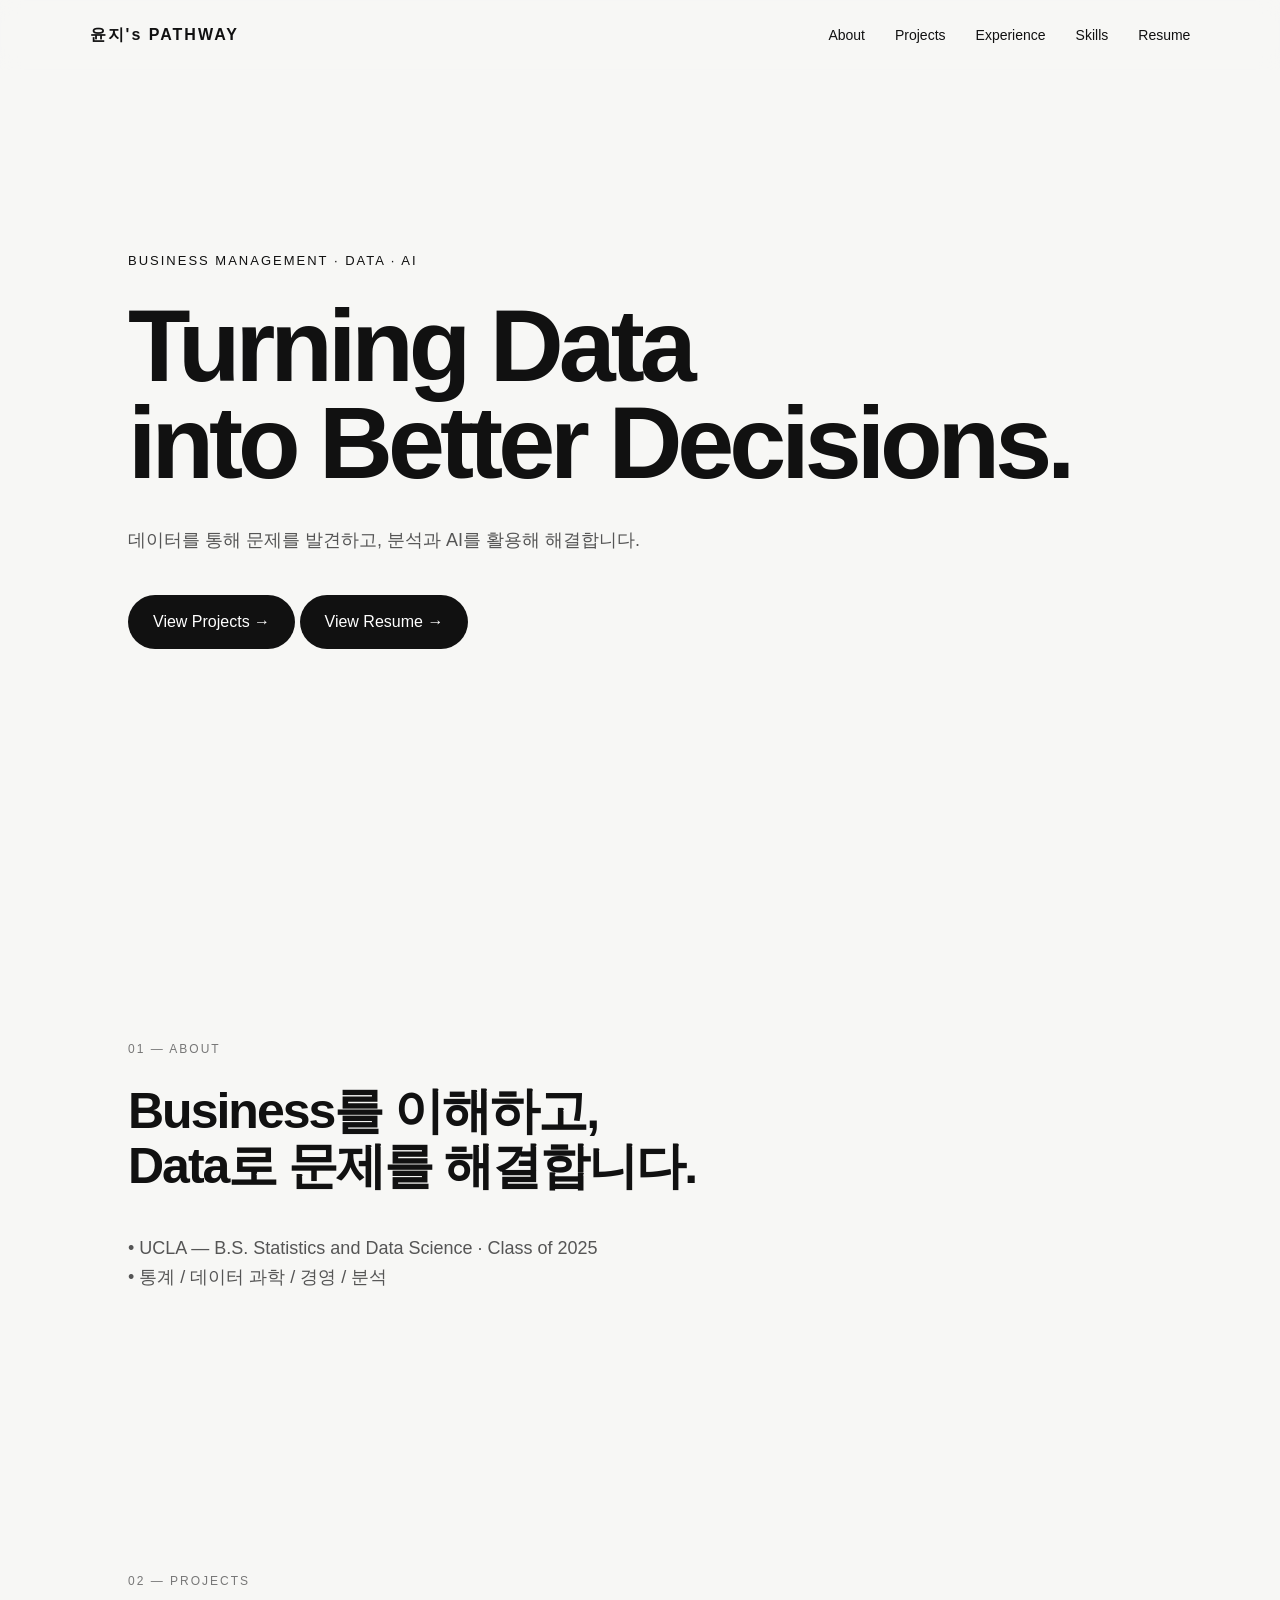
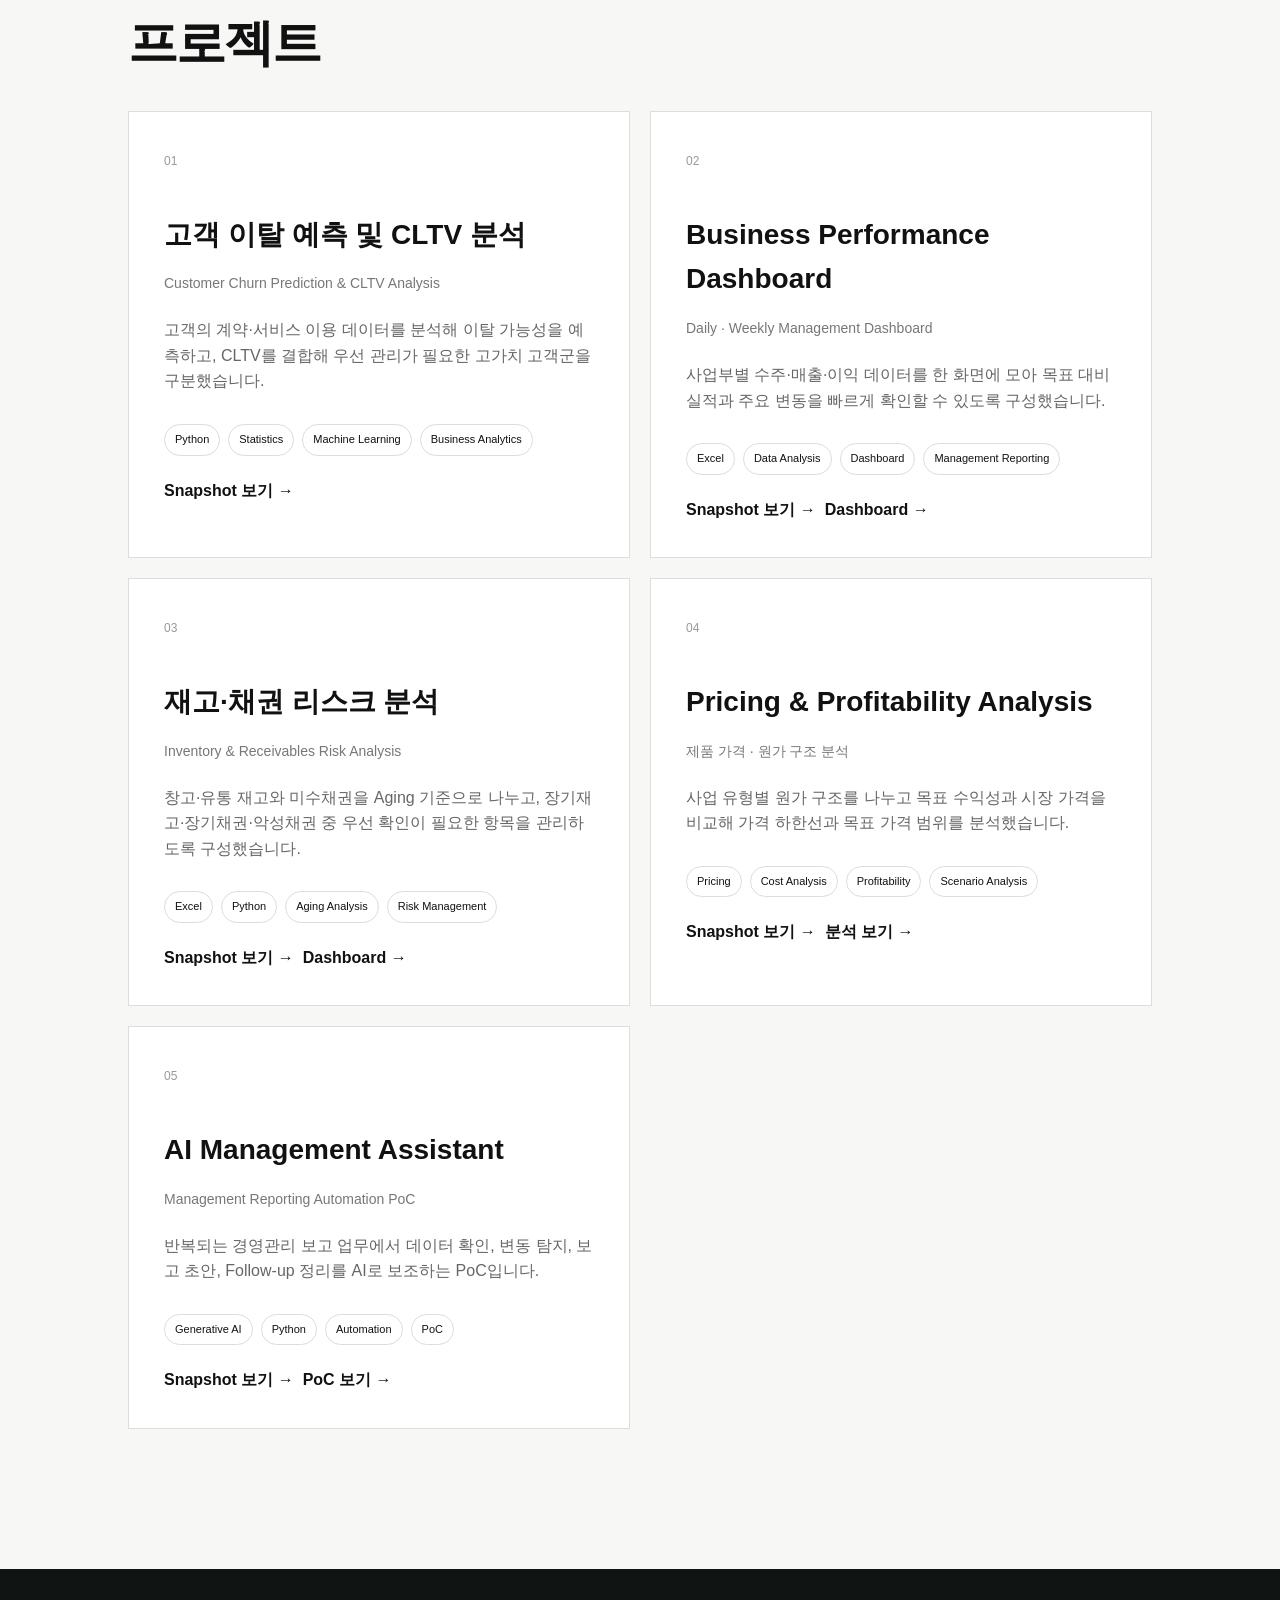
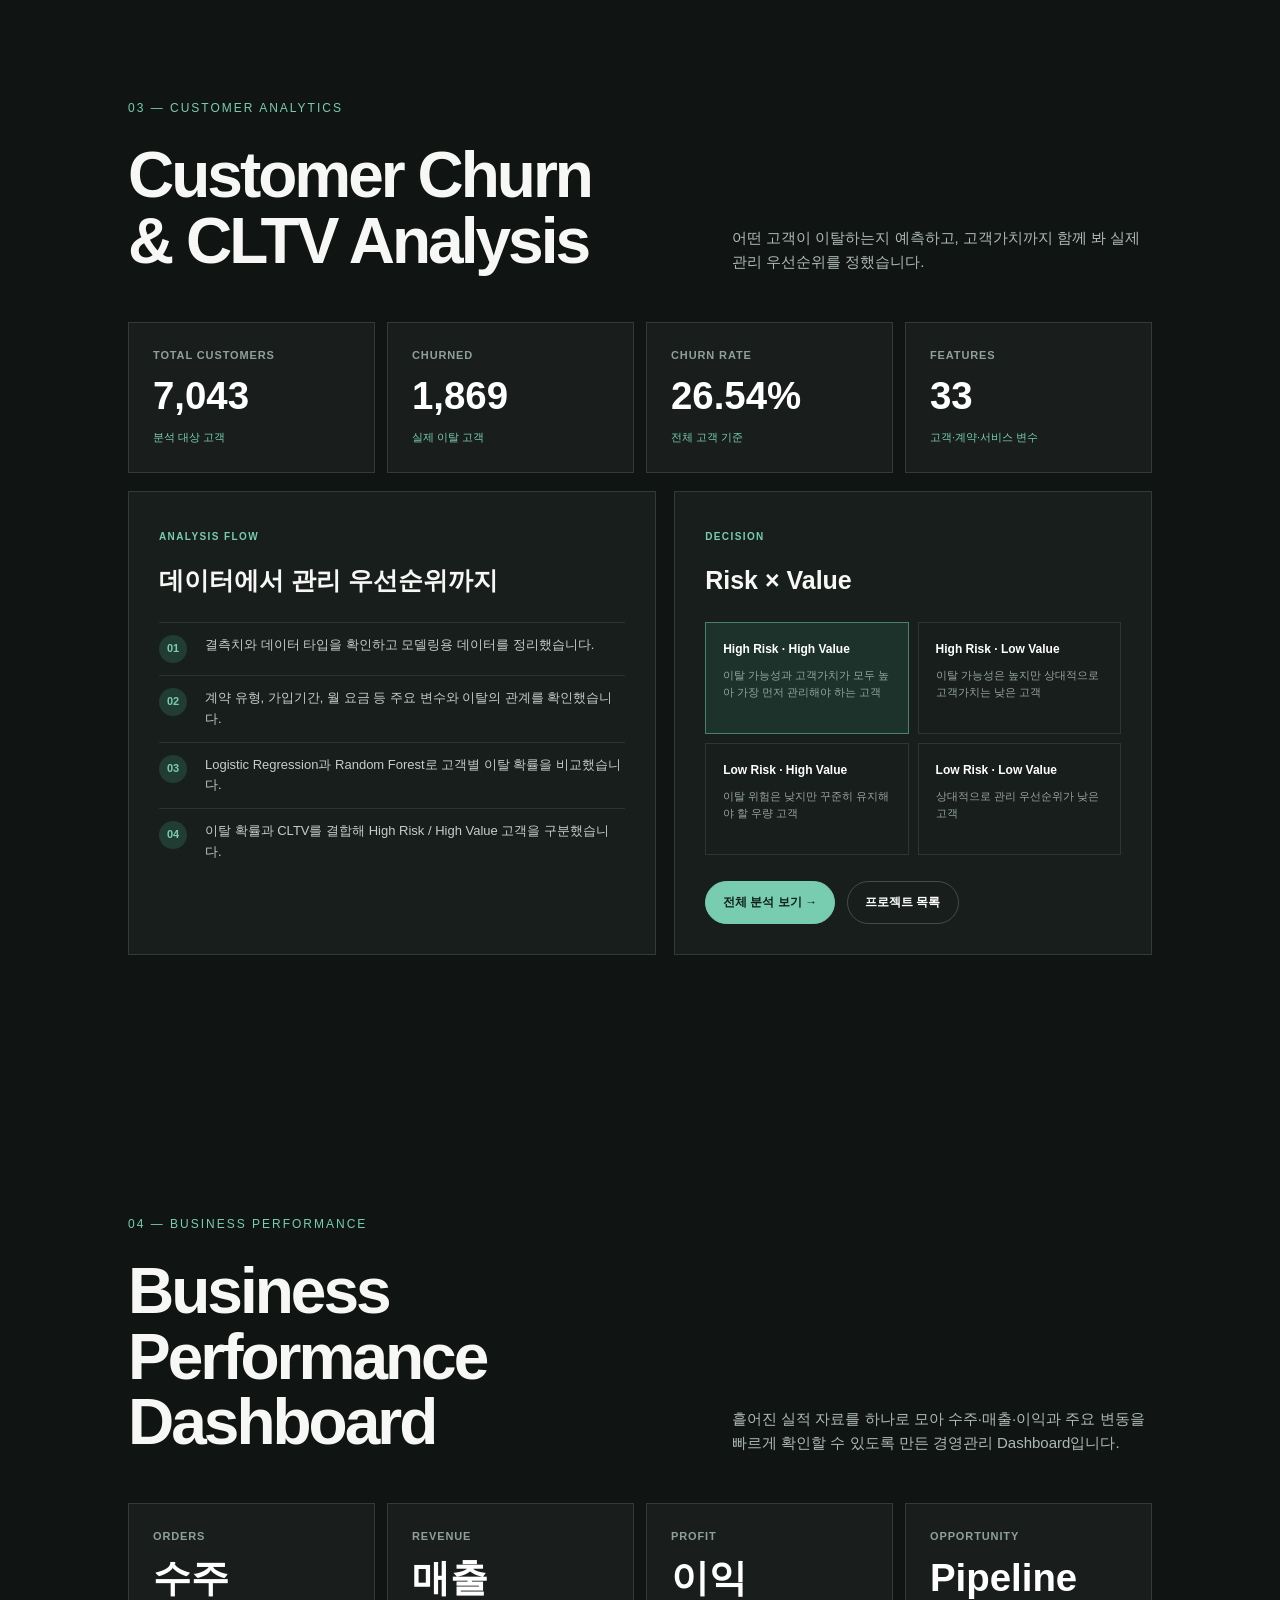
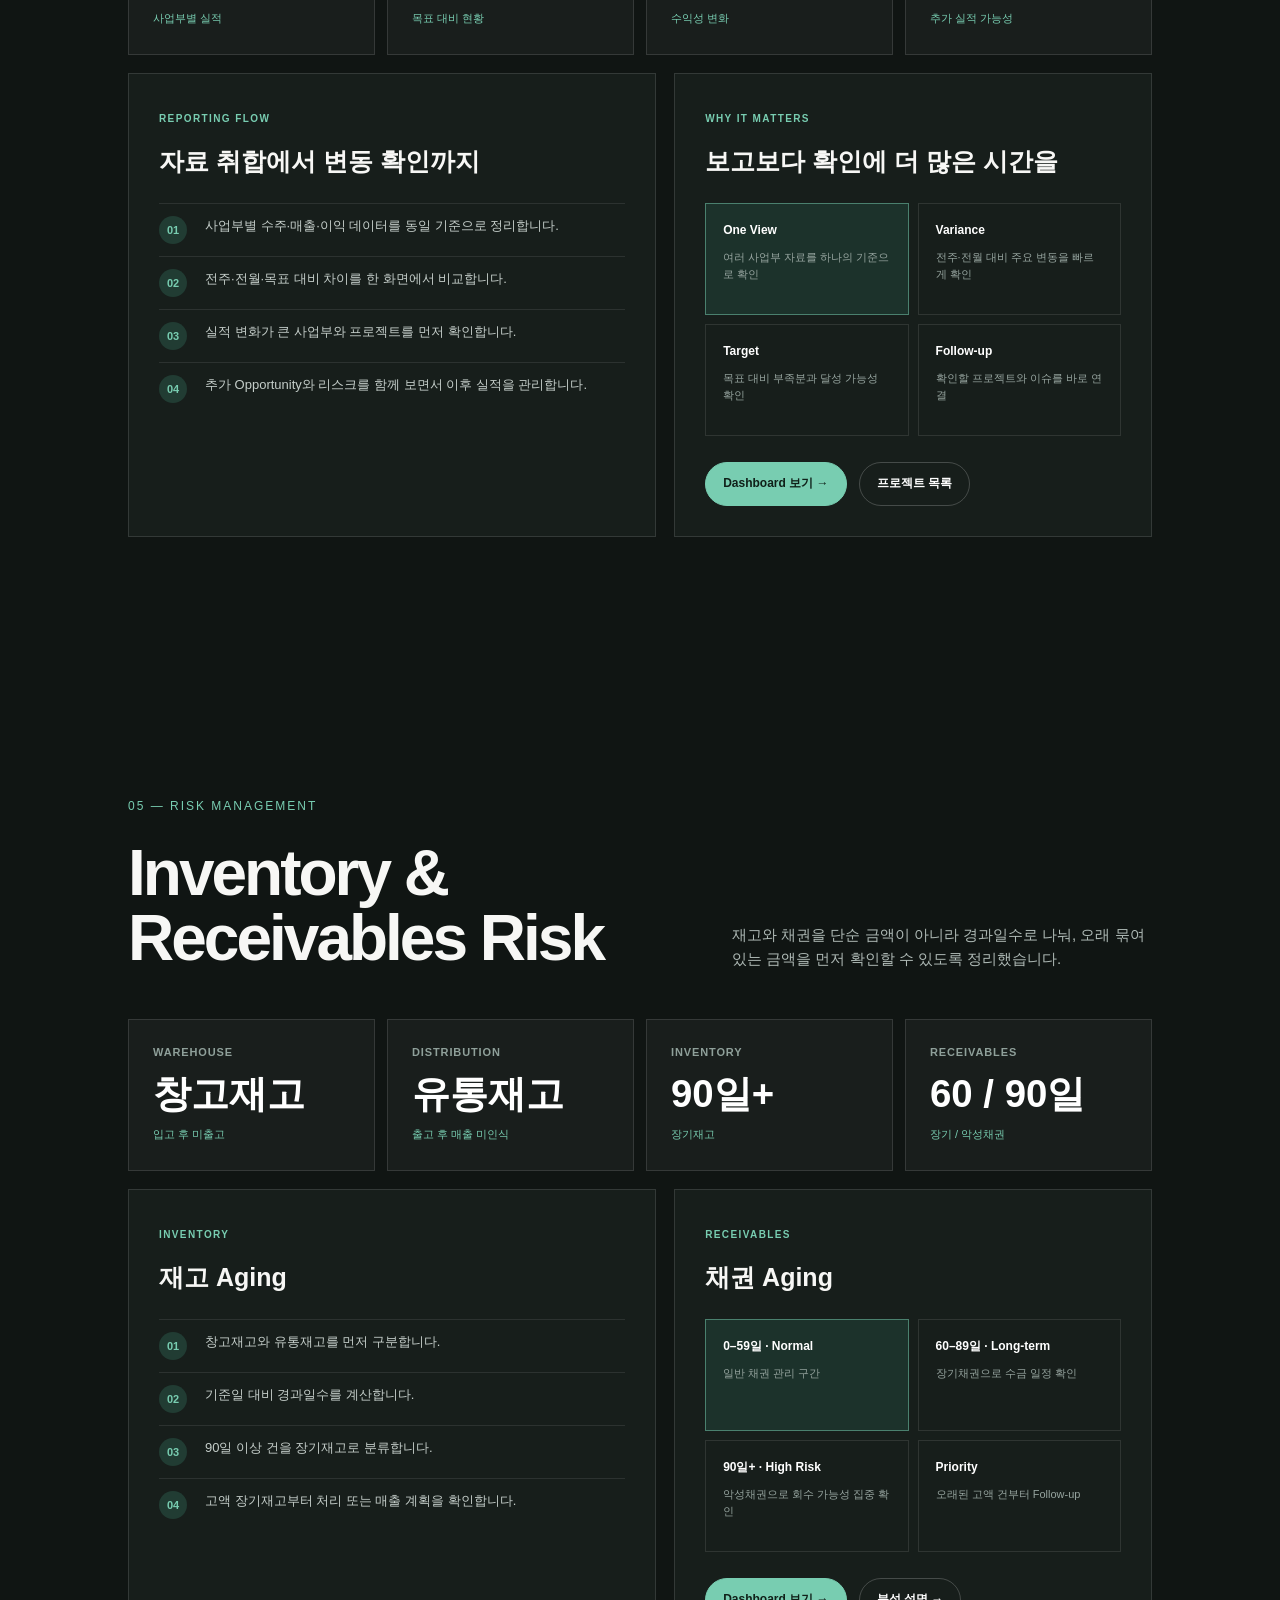
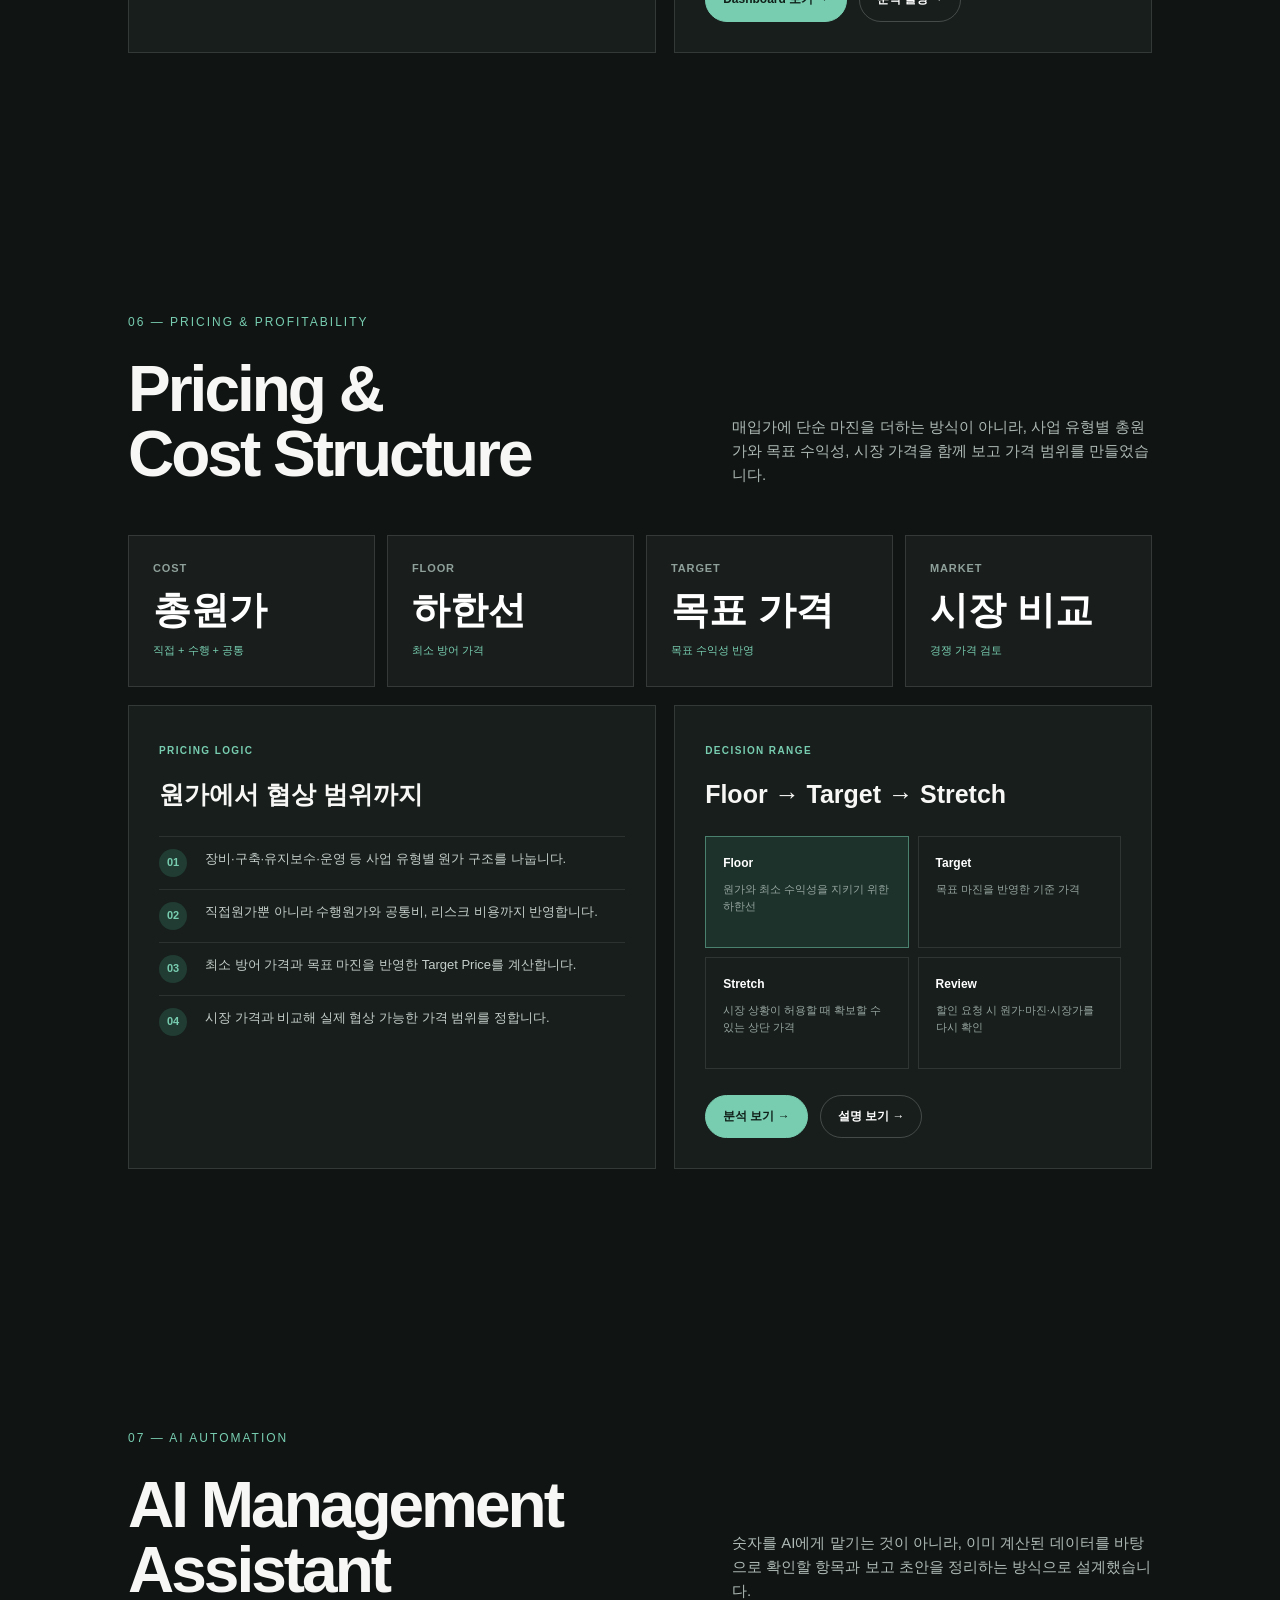
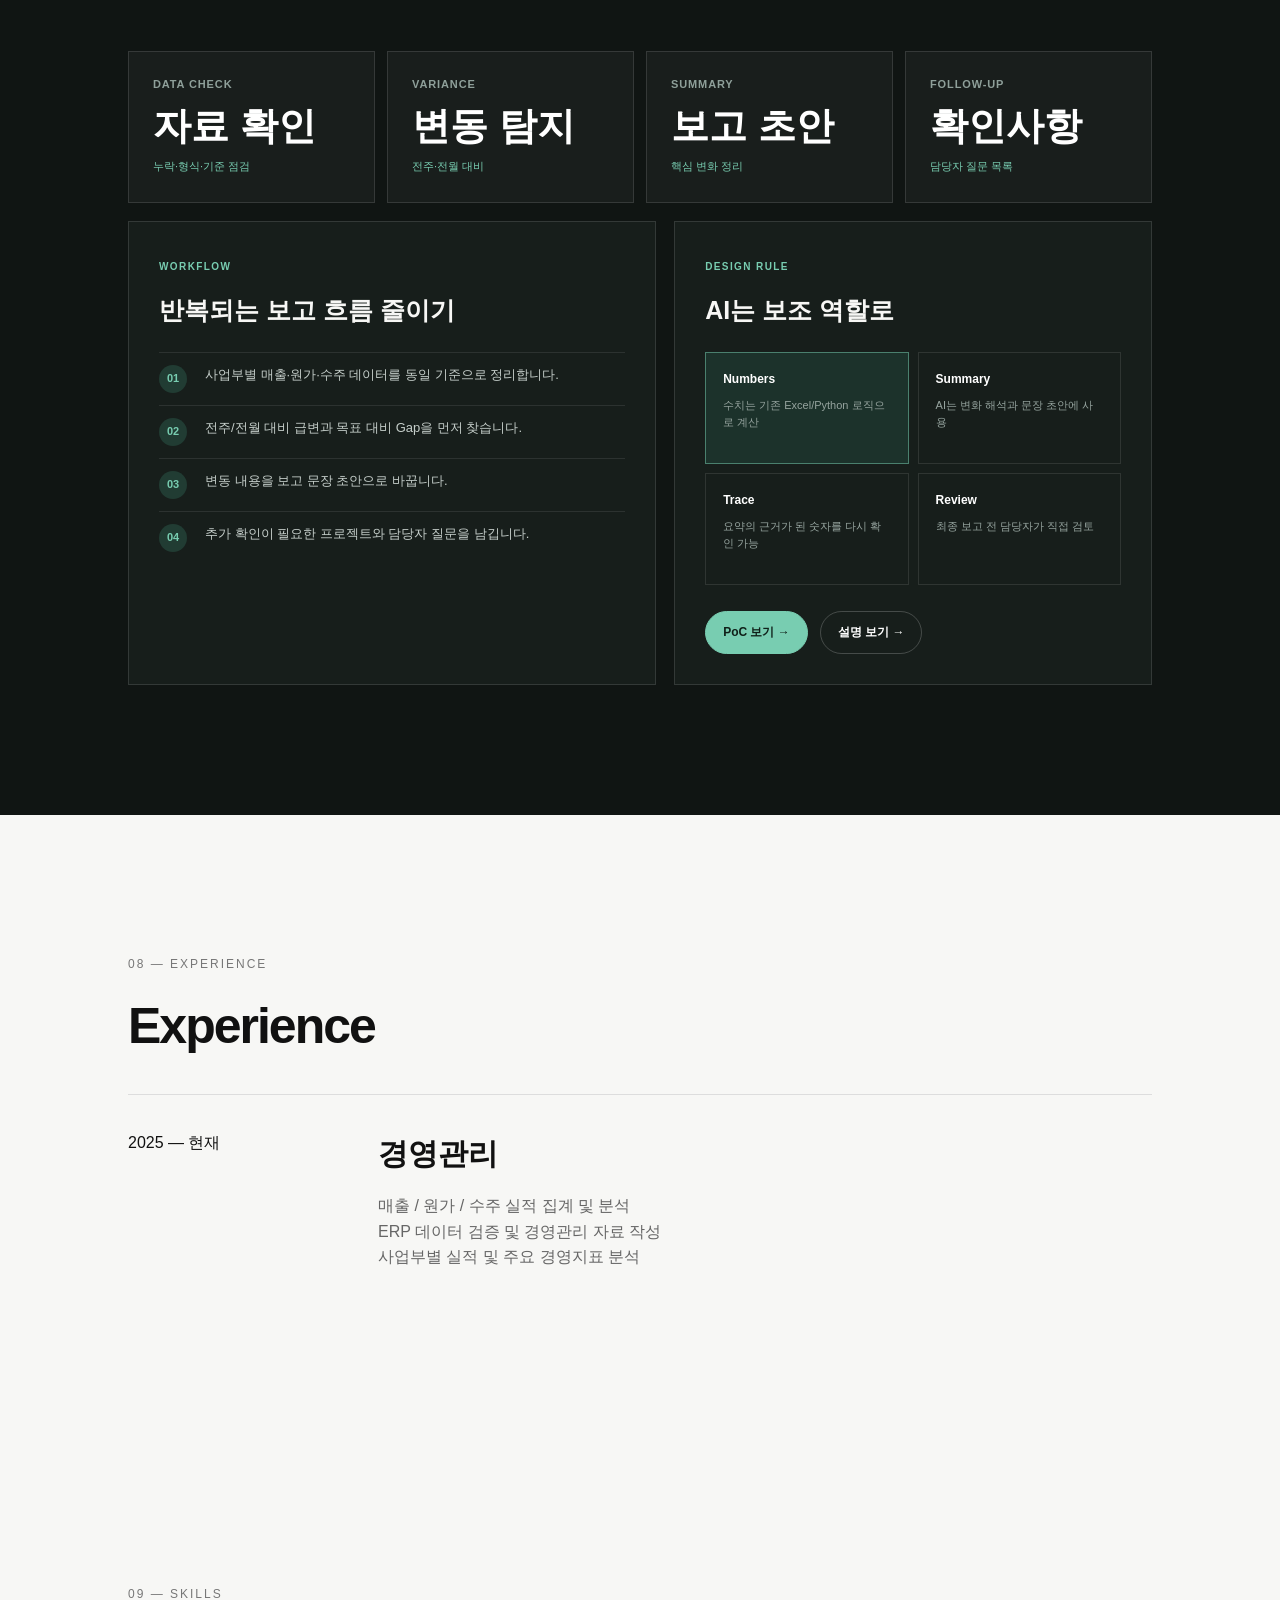
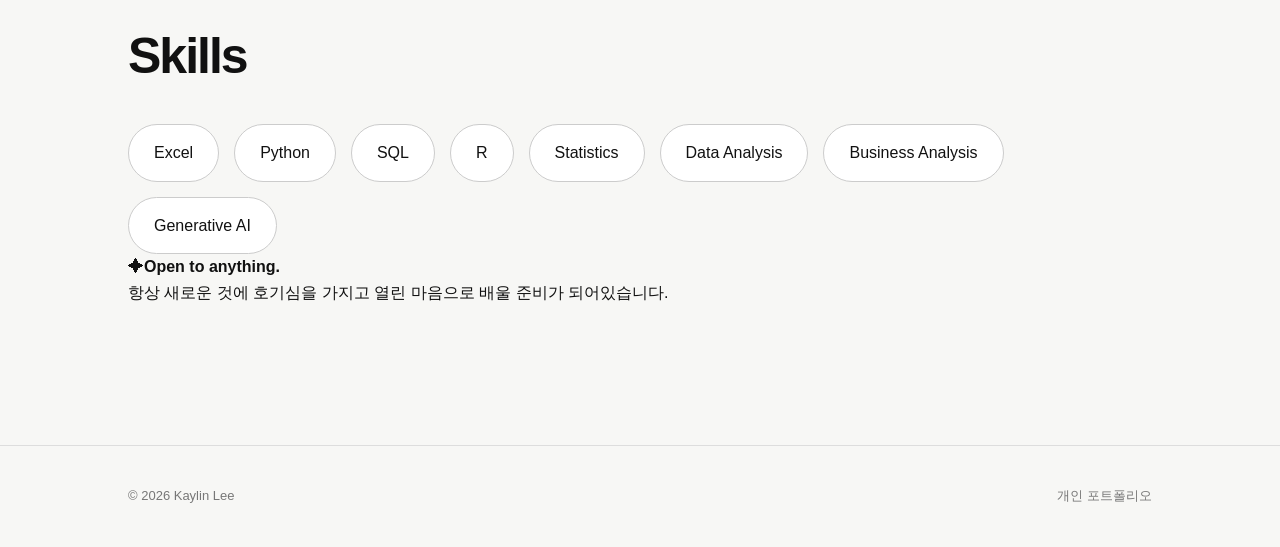
==== commit 64e19506: "portfolio" ====
--- a/index.html
+++ b/index.html
@@ -1,27 +1,285 @@
 <!DOCTYPE html>
 <html lang="ko">
 <head>
-<meta charset="UTF-8">
-<meta name="viewport" content="width=device-width,initial-scale=1.0">
-<title>이윤지 | Business · Data · AI</title>
-<link rel="stylesheet" href="style.css">
-<link rel="stylesheet" href="snapshot.css">
+    <meta charset="UTF-8">
+    <meta name="viewport" content="width=device-width, initial-scale=1.0">
+    <title>이윤지 | Business · Data · AI</title>
+    <link rel="stylesheet" href="style.css">
+    <link rel="stylesheet" href="snapshot.css">
 </head>
 <body>
-<nav><div class="logo">윤지's PATHWAY</div><div class="nav-links"><a href="#about">About</a><a href="#projects">Projects</a><a href="#snapshot">Snapshot</a><a href="#risk-snapshot">Risk</a><a href="#ai-snapshot">AI</a><a href="#pricing-snapshot">Pricing</a><a href="#experience">Experience</a><a href="#skills">Skills</a><a href="Yunjee%2C%20LEE_resume.pdf" target="_blank">Resume</a></div></nav>
-<section class="hero"><div class="hero-text"><p class="eyebrow">BUSINESS MANAGEMENT · DATA · AI</p><h1>Turning Data<br>into Better Decisions.</h1><p class="intro">데이터를 통해 문제를 발견하고, 분석과 AI를 활용해 해결합니다.</p><div class="hero-buttons"><a href="#projects" class="button">View Projects →</a><a href="Yunjee%2C%20LEE_resume.pdf" target="_blank" class="button">View Resume →</a></div></div></section>
-<section id="about" class="section"><p class="section-label">01 — ABOUT</p><h2>Business를 이해하고,<br>Data로 문제를 해결합니다.</h2><p class="description">• UCLA — B.S. Statistics and Data Science · Class of 2025<br>• 통계 / 데이터 과학 / 경영 / 분석<br></p></section>
-<section id="projects" class="section"><p class="section-label">02 — PROJECTS</p><h2>프로젝트</h2><div class="project-grid">
-<div class="project-card"><span>01</span><h3>고객 이탈 예측 및 CLTV 분석<br><small style="font-size:14px;font-weight:500;color:#777;">Customer Churn Prediction &amp; CLTV Analysis</small></h3><p>7,043명의 통신 고객 데이터를 기반으로 이탈 패턴을 분석하고, 이탈 확률과 CLTV를 함께 활용해 우선 관리 고객을 찾았습니다.</p><div class="tags"><span>Python</span><span>Statistics</span><span>Machine Learning</span><span>Business Analytics</span></div><p style="margin-top:22px;"><a href="#snapshot" style="color:#111;font-weight:600;text-decoration:none;">Snapshot 보기 →</a></p></div>
-<div class="project-card"><span>02</span><h3>Daily-Weekly Business Dashboard</h3><p>경영진이 한눈에 볼 수 있는 일간/주간 매출·수주·이익 데이터 Dashboard</p><div class="tags"><span>Data Analysis</span><span>Excel</span><span>Dashboard</span></div><p style="margin-top:22px;"><a href="projects/weekly-insight-dashboard/index.html" target="_blank" style="color:#111;font-weight:600;text-decoration:none;">대시보드 보기 →</a></p></div>
-<div class="project-card"><span>03</span><h3>재고·채권 리스크 분석<br><small style="font-size:14px;font-weight:500;color:#777;">Inventory &amp; Receivables Risk Analysis</small></h3><p>창고·유통 재고와 미수채권을 Aging 기준으로 나눠 장기·악성 리스크를 관리하는 Dashboard입니다.</p><div class="tags"><span>Excel</span><span>Python</span><span>Aging Analysis</span><span>Risk Management</span></div><p style="margin-top:22px;"><a href="#risk-snapshot" style="color:#111;font-weight:600;text-decoration:none;">Snapshot 보기 →</a>&nbsp;&nbsp;<a href="projects/revenue-risk/index.html" target="_blank" style="color:#111;font-weight:600;text-decoration:none;">Dashboard →</a></p></div>
-<div class="project-card"><span>04</span><h3>AI Management Assistant<br><small style="font-size:14px;font-weight:500;color:#777;">Management Reporting Automation PoC</small></h3><p>반복되는 경영관리 보고 업무에서 데이터 확인, 변동 탐지, 보고 초안, Follow-up 정리를 AI로 보조하는 PoC입니다.</p><div class="tags"><span>Generative AI</span><span>Python</span><span>Automation</span><span>PoC</span></div><p style="margin-top:22px;"><a href="#ai-snapshot" style="color:#111;font-weight:600;text-decoration:none;">Snapshot 보기 →</a>&nbsp;&nbsp;<a href="projects/ai-management-assistant/index.html" target="_blank" style="color:#111;font-weight:600;text-decoration:none;">PoC 보기 →</a></p></div>
-<div class="project-card"><span>05</span><h3>제품 가격(원가) 설정<br><small style="font-size:14px;font-weight:500;color:#777;">Pricing &amp; Cost Structure Analysis</small></h3><p>사업 유형별 원가 구조를 나누고 목표 마진과 시장 가격을 함께 검토해 Floor / Target / Stretch 가격 범위를 설계했습니다.</p><div class="tags"><span>Pricing</span><span>Cost Analysis</span><span>Profitability</span><span>Scenario Analysis</span></div><p style="margin-top:22px;"><a href="#pricing-snapshot" style="color:#111;font-weight:600;text-decoration:none;">Snapshot 보기 →</a>&nbsp;&nbsp;<a href="projects/pricing-cost/index.html" target="_blank" style="color:#111;font-weight:600;text-decoration:none;">분석 보기 →</a></p></div>
-</div></section>
-<section id="snapshot" class="snapshot-section"><p class="section-label">03 — PROJECT SNAPSHOT</p><div class="snapshot-header"><h2>Customer Churn<br>&amp; CLTV Analysis</h2><p>이탈 가능성을 예측하는 데서 끝내지 않고, 고객가치와 결합해 실제로 먼저 관리해야 할 고객을 구분했습니다.</p></div><div class="snapshot-metrics"><article class="snapshot-metric"><span>TOTAL CUSTOMERS</span><strong>7,043</strong><small>통신 서비스 고객</small></article><article class="snapshot-metric"><span>CHURNED CUSTOMERS</span><strong>1,869</strong><small>전체 고객 중 이탈</small></article><article class="snapshot-metric"><span>CHURN RATE</span><strong>26.54%</strong><small>분석 대상 기준</small></article><article class="snapshot-metric"><span>FEATURES</span><strong>33</strong><small>고객·계약·서비스 변수</small></article></div><div class="snapshot-content"><article class="snapshot-card"><span>ANALYSIS FLOW</span><h3>데이터에서 관리 우선순위까지</h3><ol class="snapshot-list"><li><b>01</b><span>데이터 타입과 결측치를 확인하고 Total Charges를 숫자형으로 정리했습니다.</span></li><li><b>02</b><span>계약 유형, 가입기간, 월 요금 등 주요 변수와 이탈의 관계를 탐색했습니다.</span></li><li><b>03</b><span>Logistic Regression과 Random Forest로 고객별 이탈 확률을 비교했습니다.</span></li><li><b>04</b><span>이탈 확률과 CLTV를 결합해 고객 관리 우선순위를 구성했습니다.</span></li></ol></article><article class="snapshot-card"><span>CUSTOMER SEGMENTS</span><h3>Risk × Value</h3><div class="segment-grid"><div class="segment priority"><strong>High Risk · High Value</strong><p>이탈 가능성과 고객가치가 모두 높아 최우선 관리가 필요한 고객</p></div><div class="segment"><strong>High Risk · Low Value</strong><p>이탈 가능성은 높지만 고객가치는 상대적으로 낮은 고객</p></div><div class="segment"><strong>Low Risk · High Value</strong><p>이탈 위험은 낮지만 장기적으로 유지해야 할 우량 고객</p></div><div class="segment"><strong>Low Risk · Low Value</strong><p>상대적으로 관리 우선순위가 낮은 고객</p></div></div><div class="snapshot-actions"><a href="projects/customer-churn/README.md" target="_blank">전체 분석 보기 →</a><a href="#projects">프로젝트 목록</a></div></article></div></section>
-<section id="risk-snapshot" class="snapshot-section"><p class="section-label">04 — RISK SNAPSHOT</p><div class="snapshot-header"><h2>Inventory &amp;<br>Receivables Risk</h2><p>재고와 채권을 단순 금액이 아니라 경과일수로 나눠, 오래 묶여 있는 금액을 먼저 확인할 수 있도록 정리했습니다.</p></div><div class="snapshot-metrics"><article class="snapshot-metric"><span>WAREHOUSE</span><strong>창고재고</strong><small>입고 후 미출고</small></article><article class="snapshot-metric"><span>DISTRIBUTION</span><strong>유통재고</strong><small>출고 후 매출 미인식</small></article><article class="snapshot-metric"><span>INVENTORY</span><strong>90일+</strong><small>장기재고</small></article><article class="snapshot-metric"><span>RECEIVABLES</span><strong>60 / 90일</strong><small>장기 / 악성채권</small></article></div><div class="snapshot-content"><article class="snapshot-card"><span>INVENTORY</span><h3>재고 Aging</h3><ol class="snapshot-list"><li><b>01</b><span>창고재고와 유통재고를 먼저 구분합니다.</span></li><li><b>02</b><span>기준일 대비 경과일수를 계산합니다.</span></li><li><b>03</b><span>90일 이상 건을 장기재고로 분류합니다.</span></li><li><b>04</b><span>고액 장기재고부터 처리 또는 매출 계획을 확인합니다.</span></li></ol></article><article class="snapshot-card"><span>RECEIVABLES</span><h3>채권 Aging</h3><div class="segment-grid"><div class="segment priority"><strong>0–59일 · Normal</strong><p>일반 채권 관리 구간</p></div><div class="segment"><strong>60–89일 · Long-term</strong><p>장기채권으로 수금 일정 확인</p></div><div class="segment"><strong>90일+ · High Risk</strong><p>악성채권으로 회수 가능성 집중 확인</p></div><div class="segment"><strong>Priority</strong><p>오래된 고액 건부터 Follow-up</p></div></div><div class="snapshot-actions"><a href="projects/revenue-risk/index.html" target="_blank">Dashboard 보기 →</a><a href="projects/revenue-risk/README.md" target="_blank">분석 설명 →</a></div></article></div></section>
-<section id="ai-snapshot" class="snapshot-section"><p class="section-label">05 — AI SNAPSHOT</p><div class="snapshot-header"><h2>AI Management<br>Assistant</h2><p>숫자를 AI에게 맡기는 것이 아니라, 이미 계산된 데이터를 바탕으로 확인할 항목과 보고 초안을 정리하는 방식으로 설계했습니다.</p></div><div class="snapshot-metrics"><article class="snapshot-metric"><span>DATA CHECK</span><strong>자료 확인</strong><small>누락·형식·기준 점검</small></article><article class="snapshot-metric"><span>VARIANCE</span><strong>변동 탐지</strong><small>전주·전월 대비</small></article><article class="snapshot-metric"><span>SUMMARY</span><strong>보고 초안</strong><small>핵심 변화 정리</small></article><article class="snapshot-metric"><span>FOLLOW-UP</span><strong>확인사항</strong><small>담당자 질문 목록</small></article></div><div class="snapshot-content"><article class="snapshot-card"><span>WORKFLOW</span><h3>반복되는 보고 흐름 줄이기</h3><ol class="snapshot-list"><li><b>01</b><span>사업부별 매출·원가·수주 데이터를 동일 기준으로 정리합니다.</span></li><li><b>02</b><span>전주/전월 대비 급변과 목표 대비 Gap을 먼저 찾습니다.</span></li><li><b>03</b><span>변동 내용을 보고 문장 초안으로 바꿉니다.</span></li><li><b>04</b><span>추가 확인이 필요한 프로젝트와 담당자 질문을 남깁니다.</span></li></ol></article><article class="snapshot-card"><span>DESIGN RULE</span><h3>AI는 보조 역할로</h3><div class="segment-grid"><div class="segment priority"><strong>Numbers</strong><p>수치는 기존 Excel/Python 로직으로 계산</p></div><div class="segment"><strong>Summary</strong><p>AI는 변화 해석과 문장 초안에 사용</p></div><div class="segment"><strong>Trace</strong><p>요약의 근거가 된 숫자를 다시 확인 가능</p></div><div class="segment"><strong>Review</strong><p>최종 보고 전 담당자가 직접 검토</p></div></div><div class="snapshot-actions"><a href="projects/ai-management-assistant/index.html" target="_blank">PoC 보기 →</a><a href="projects/ai-management-assistant/README.md" target="_blank">설명 보기 →</a></div></article></div></section>
-<section id="pricing-snapshot" class="snapshot-section"><p class="section-label">06 — PRICING SNAPSHOT</p><div class="snapshot-header"><h2>Pricing &amp;<br>Cost Structure</h2><p>매입가에 단순 마진을 더하는 방식이 아니라, 사업 유형별 총원가와 시장 가격을 함께 보고 실제 협상 가능한 가격 범위를 만들었습니다.</p></div><div class="snapshot-metrics"><article class="snapshot-metric"><span>COST</span><strong>원가 구조</strong><small>직접원가 + 수행원가</small></article><article class="snapshot-metric"><span>MARGIN</span><strong>목표 마진</strong><small>수익성 기준</small></article><article class="snapshot-metric"><span>MARKET</span><strong>시장 가격</strong><small>유사 계약·경쟁 수준</small></article><article class="snapshot-metric"><span>RANGE</span><strong>3단계</strong><small>Floor / Target / Stretch</small></article></div><div class="snapshot-content"><article class="snapshot-card"><span>COST BUILD-UP</span><h3>매입가에서 총원가까지</h3><ol class="snapshot-list"><li><b>01</b><span>장비·라이선스 매입원가를 기준으로 시작합니다.</span></li><li><b>02</b><span>구축 인건비, 프로젝트 경비, Vendor 비용 등 실제 수행원가를 더합니다.</span></li><li><b>03</b><span>공통비와 환율·일정 등 리스크 요소를 확인해 가격 하한선을 계산합니다.</span></li><li><b>04</b><span>목표 마진을 적용한 뒤 시장 가격과 비교해 최종 범위를 정합니다.</span></li></ol></article><article class="snapshot-card"><span>PRICING LOGIC</span><h3>사업마다 같은 마진을 쓰지 않기</h3><div class="segment-grid"><div class="segment priority"><strong>장비 / 납품</strong><p>매입가·환율·리베이트와 가격 경쟁력 중심</p></div><div class="segment"><strong>구축</strong><p>기술 인건비와 투입공수까지 포함</p></div><div class="segment"><strong>유지보수 / MSP</strong><p>계약기간 동안 반복되는 운영원가 반영</p></div><div class="segment"><strong>Cloud</strong><p>Usage·약정·환율 변동까지 고려</p></div></div><div class="snapshot-actions"><a href="projects/pricing-cost/index.html" target="_blank">분석 보기 →</a><a href="projects/pricing-cost/README.md" target="_blank">상세 설명 →</a></div></article></div></section>
-<section id="experience" class="section"><p class="section-label">07 — EXPERIENCE</p><h2>Experience</h2><div class="experience-item"><div><span>2025 — 현재</span></div><div><h3>경영관리</h3><p>매출 / 원가 / 수주 실적 집계 및 분석<br>ERP 데이터 검증 및 경영관리 자료 작성<br>사업부별 실적 및 주요 경영지표 분석</p></div></div></section>
-<section id="skills" class="section"><p class="section-label">08 — SKILLS</p><h2>Skills</h2><div class="skills"><span>Excel</span><span>Python</span><span>SQL</span><span>R</span><span>Statistics</span><span>Data Analysis</span><span>Business Analysis</span><span>Generative AI</span></div><div class="open-to-anything"><span>✦</span><strong>Open to anything.</strong><p>항상 새로운 것에 호기심을 가지고 열린 마음으로 배울 준비가 되어있습니다.</p></div></section>
-<footer><p>© 2026 Kaylin Lee</p><p>개인 포트폴리오</p></footer><script src="script.js"></script></body></html>+
+<nav>
+    <div class="logo">윤지's PATHWAY</div>
+    <div class="nav-links">
+        <a href="#about">About</a>
+        <a href="#projects">Projects</a>
+        <a href="#experience">Experience</a>
+        <a href="#skills">Skills</a>
+        <a href="Yunjee%2C%20LEE_resume.pdf" target="_blank">Resume</a>
+    </div>
+</nav>
+
+<section class="hero">
+    <div class="hero-text">
+        <p class="eyebrow">BUSINESS MANAGEMENT · DATA · AI</p>
+        <h1>Turning Data<br>into Better Decisions.</h1>
+        <p class="intro">데이터를 통해 문제를 발견하고, 분석과 AI를 활용해 해결합니다.</p>
+        <div class="hero-buttons">
+            <a href="#projects" class="button">View Projects →</a>
+            <a href="Yunjee%2C%20LEE_resume.pdf" target="_blank" class="button">View Resume →</a>
+        </div>
+    </div>
+</section>
+
+<section id="about" class="section">
+    <p class="section-label">01 — ABOUT</p>
+    <h2>Business를 이해하고,<br>Data로 문제를 해결합니다.</h2>
+    <p class="description">
+        • UCLA — B.S. Statistics and Data Science · Class of 2025<br>
+        • 통계 / 데이터 과학 / 경영 / 분석
+    </p>
+</section>
+
+<section id="projects" class="section">
+    <p class="section-label">02 — PROJECTS</p>
+    <h2>프로젝트</h2>
+
+    <div class="project-grid">
+        <div class="project-card">
+            <span>01</span>
+            <h3>고객 이탈 예측 및 CLTV 분석<br><small style="font-size:14px;font-weight:500;color:#777;">Customer Churn Prediction &amp; CLTV Analysis</small></h3>
+            <p>고객의 계약·서비스 이용 데이터를 분석해 이탈 가능성을 예측하고, CLTV를 결합해 우선 관리가 필요한 고가치 고객군을 구분했습니다.</p>
+            <div class="tags"><span>Python</span><span>Statistics</span><span>Machine Learning</span><span>Business Analytics</span></div>
+            <p style="margin-top:22px;"><a href="#churn-snapshot" style="color:#111;font-weight:600;text-decoration:none;">Snapshot 보기 →</a></p>
+        </div>
+
+        <div class="project-card">
+            <span>02</span>
+            <h3>Business Performance Dashboard<br><small style="font-size:14px;font-weight:500;color:#777;">Daily · Weekly Management Dashboard</small></h3>
+            <p>사업부별 수주·매출·이익 데이터를 한 화면에 모아 목표 대비 실적과 주요 변동을 빠르게 확인할 수 있도록 구성했습니다.</p>
+            <div class="tags"><span>Excel</span><span>Data Analysis</span><span>Dashboard</span><span>Management Reporting</span></div>
+            <p style="margin-top:22px;"><a href="#dashboard-snapshot" style="color:#111;font-weight:600;text-decoration:none;">Snapshot 보기 →</a>&nbsp;&nbsp;<a href="projects/weekly-insight-dashboard/index.html" target="_blank" style="color:#111;font-weight:600;text-decoration:none;">Dashboard →</a></p>
+        </div>
+
+        <div class="project-card">
+            <span>03</span>
+            <h3>재고·채권 리스크 분석<br><small style="font-size:14px;font-weight:500;color:#777;">Inventory &amp; Receivables Risk Analysis</small></h3>
+            <p>창고·유통 재고와 미수채권을 Aging 기준으로 나누고, 장기재고·장기채권·악성채권 중 우선 확인이 필요한 항목을 관리하도록 구성했습니다.</p>
+            <div class="tags"><span>Excel</span><span>Python</span><span>Aging Analysis</span><span>Risk Management</span></div>
+            <p style="margin-top:22px;"><a href="#risk-snapshot" style="color:#111;font-weight:600;text-decoration:none;">Snapshot 보기 →</a>&nbsp;&nbsp;<a href="projects/revenue-risk/index.html" target="_blank" style="color:#111;font-weight:600;text-decoration:none;">Dashboard →</a></p>
+        </div>
+
+        <div class="project-card">
+            <span>04</span>
+            <h3>Pricing &amp; Profitability Analysis<br><small style="font-size:14px;font-weight:500;color:#777;">제품 가격 · 원가 구조 분석</small></h3>
+            <p>사업 유형별 원가 구조를 나누고 목표 수익성과 시장 가격을 비교해 가격 하한선과 목표 가격 범위를 분석했습니다.</p>
+            <div class="tags"><span>Pricing</span><span>Cost Analysis</span><span>Profitability</span><span>Scenario Analysis</span></div>
+            <p style="margin-top:22px;"><a href="#pricing-snapshot" style="color:#111;font-weight:600;text-decoration:none;">Snapshot 보기 →</a>&nbsp;&nbsp;<a href="projects/pricing-cost/index.html" target="_blank" style="color:#111;font-weight:600;text-decoration:none;">분석 보기 →</a></p>
+        </div>
+
+        <div class="project-card">
+            <span>05</span>
+            <h3>AI Management Assistant<br><small style="font-size:14px;font-weight:500;color:#777;">Management Reporting Automation PoC</small></h3>
+            <p>반복되는 경영관리 보고 업무에서 데이터 확인, 변동 탐지, 보고 초안, Follow-up 정리를 AI로 보조하는 PoC입니다.</p>
+            <div class="tags"><span>Generative AI</span><span>Python</span><span>Automation</span><span>PoC</span></div>
+            <p style="margin-top:22px;"><a href="#ai-snapshot" style="color:#111;font-weight:600;text-decoration:none;">Snapshot 보기 →</a>&nbsp;&nbsp;<a href="projects/ai-management-assistant/index.html" target="_blank" style="color:#111;font-weight:600;text-decoration:none;">PoC 보기 →</a></p>
+        </div>
+    </div>
+</section>
+
+<section id="churn-snapshot" class="snapshot-section">
+    <p class="section-label">03 — CUSTOMER ANALYTICS</p>
+    <div class="snapshot-header">
+        <h2>Customer Churn<br>&amp; CLTV Analysis</h2>
+        <p>어떤 고객이 이탈하는지 예측하고, 고객가치까지 함께 봐 실제 관리 우선순위를 정했습니다.</p>
+    </div>
+    <div class="snapshot-metrics">
+        <article class="snapshot-metric"><span>TOTAL CUSTOMERS</span><strong>7,043</strong><small>분석 대상 고객</small></article>
+        <article class="snapshot-metric"><span>CHURNED</span><strong>1,869</strong><small>실제 이탈 고객</small></article>
+        <article class="snapshot-metric"><span>CHURN RATE</span><strong>26.54%</strong><small>전체 고객 기준</small></article>
+        <article class="snapshot-metric"><span>FEATURES</span><strong>33</strong><small>고객·계약·서비스 변수</small></article>
+    </div>
+    <div class="snapshot-content">
+        <article class="snapshot-card">
+            <span>ANALYSIS FLOW</span><h3>데이터에서 관리 우선순위까지</h3>
+            <ol class="snapshot-list">
+                <li><b>01</b><span>결측치와 데이터 타입을 확인하고 모델링용 데이터를 정리했습니다.</span></li>
+                <li><b>02</b><span>계약 유형, 가입기간, 월 요금 등 주요 변수와 이탈의 관계를 확인했습니다.</span></li>
+                <li><b>03</b><span>Logistic Regression과 Random Forest로 고객별 이탈 확률을 비교했습니다.</span></li>
+                <li><b>04</b><span>이탈 확률과 CLTV를 결합해 High Risk / High Value 고객을 구분했습니다.</span></li>
+            </ol>
+        </article>
+        <article class="snapshot-card">
+            <span>DECISION</span><h3>Risk × Value</h3>
+            <div class="segment-grid">
+                <div class="segment priority"><strong>High Risk · High Value</strong><p>이탈 가능성과 고객가치가 모두 높아 가장 먼저 관리해야 하는 고객</p></div>
+                <div class="segment"><strong>High Risk · Low Value</strong><p>이탈 가능성은 높지만 상대적으로 고객가치는 낮은 고객</p></div>
+                <div class="segment"><strong>Low Risk · High Value</strong><p>이탈 위험은 낮지만 꾸준히 유지해야 할 우량 고객</p></div>
+                <div class="segment"><strong>Low Risk · Low Value</strong><p>상대적으로 관리 우선순위가 낮은 고객</p></div>
+            </div>
+            <div class="snapshot-actions"><a href="projects/customer-churn/README.md" target="_blank">전체 분석 보기 →</a><a href="#projects">프로젝트 목록</a></div>
+        </article>
+    </div>
+</section>
+
+<section id="dashboard-snapshot" class="snapshot-section">
+    <p class="section-label">04 — BUSINESS PERFORMANCE</p>
+    <div class="snapshot-header">
+        <h2>Business Performance<br>Dashboard</h2>
+        <p>흩어진 실적 자료를 하나로 모아 수주·매출·이익과 주요 변동을 빠르게 확인할 수 있도록 만든 경영관리 Dashboard입니다.</p>
+    </div>
+    <div class="snapshot-metrics">
+        <article class="snapshot-metric"><span>ORDERS</span><strong>수주</strong><small>사업부별 실적</small></article>
+        <article class="snapshot-metric"><span>REVENUE</span><strong>매출</strong><small>목표 대비 현황</small></article>
+        <article class="snapshot-metric"><span>PROFIT</span><strong>이익</strong><small>수익성 변화</small></article>
+        <article class="snapshot-metric"><span>OPPORTUNITY</span><strong>Pipeline</strong><small>추가 실적 가능성</small></article>
+    </div>
+    <div class="snapshot-content">
+        <article class="snapshot-card">
+            <span>REPORTING FLOW</span><h3>자료 취합에서 변동 확인까지</h3>
+            <ol class="snapshot-list">
+                <li><b>01</b><span>사업부별 수주·매출·이익 데이터를 동일 기준으로 정리합니다.</span></li>
+                <li><b>02</b><span>전주·전월·목표 대비 차이를 한 화면에서 비교합니다.</span></li>
+                <li><b>03</b><span>실적 변화가 큰 사업부와 프로젝트를 먼저 확인합니다.</span></li>
+                <li><b>04</b><span>추가 Opportunity와 리스크를 함께 보면서 이후 실적을 관리합니다.</span></li>
+            </ol>
+        </article>
+        <article class="snapshot-card">
+            <span>WHY IT MATTERS</span><h3>보고보다 확인에 더 많은 시간을</h3>
+            <div class="segment-grid">
+                <div class="segment priority"><strong>One View</strong><p>여러 사업부 자료를 하나의 기준으로 확인</p></div>
+                <div class="segment"><strong>Variance</strong><p>전주·전월 대비 주요 변동을 빠르게 확인</p></div>
+                <div class="segment"><strong>Target</strong><p>목표 대비 부족분과 달성 가능성 확인</p></div>
+                <div class="segment"><strong>Follow-up</strong><p>확인할 프로젝트와 이슈를 바로 연결</p></div>
+            </div>
+            <div class="snapshot-actions"><a href="projects/weekly-insight-dashboard/index.html" target="_blank">Dashboard 보기 →</a><a href="#projects">프로젝트 목록</a></div>
+        </article>
+    </div>
+</section>
+
+<section id="risk-snapshot" class="snapshot-section">
+    <p class="section-label">05 — RISK MANAGEMENT</p>
+    <div class="snapshot-header">
+        <h2>Inventory &amp;<br>Receivables Risk</h2>
+        <p>재고와 채권을 단순 금액이 아니라 경과일수로 나눠, 오래 묶여 있는 금액을 먼저 확인할 수 있도록 정리했습니다.</p>
+    </div>
+    <div class="snapshot-metrics">
+        <article class="snapshot-metric"><span>WAREHOUSE</span><strong>창고재고</strong><small>입고 후 미출고</small></article>
+        <article class="snapshot-metric"><span>DISTRIBUTION</span><strong>유통재고</strong><small>출고 후 매출 미인식</small></article>
+        <article class="snapshot-metric"><span>INVENTORY</span><strong>90일+</strong><small>장기재고</small></article>
+        <article class="snapshot-metric"><span>RECEIVABLES</span><strong>60 / 90일</strong><small>장기 / 악성채권</small></article>
+    </div>
+    <div class="snapshot-content">
+        <article class="snapshot-card">
+            <span>INVENTORY</span><h3>재고 Aging</h3>
+            <ol class="snapshot-list">
+                <li><b>01</b><span>창고재고와 유통재고를 먼저 구분합니다.</span></li>
+                <li><b>02</b><span>기준일 대비 경과일수를 계산합니다.</span></li>
+                <li><b>03</b><span>90일 이상 건을 장기재고로 분류합니다.</span></li>
+                <li><b>04</b><span>고액 장기재고부터 처리 또는 매출 계획을 확인합니다.</span></li>
+            </ol>
+        </article>
+        <article class="snapshot-card">
+            <span>RECEIVABLES</span><h3>채권 Aging</h3>
+            <div class="segment-grid">
+                <div class="segment priority"><strong>0–59일 · Normal</strong><p>일반 채권 관리 구간</p></div>
+                <div class="segment"><strong>60–89일 · Long-term</strong><p>장기채권으로 수금 일정 확인</p></div>
+                <div class="segment"><strong>90일+ · High Risk</strong><p>악성채권으로 회수 가능성 집중 확인</p></div>
+                <div class="segment"><strong>Priority</strong><p>오래된 고액 건부터 Follow-up</p></div>
+            </div>
+            <div class="snapshot-actions"><a href="projects/revenue-risk/index.html" target="_blank">Dashboard 보기 →</a><a href="projects/revenue-risk/README.md" target="_blank">분석 설명 →</a></div>
+        </article>
+    </div>
+</section>
+
+<section id="pricing-snapshot" class="snapshot-section">
+    <p class="section-label">06 — PRICING &amp; PROFITABILITY</p>
+    <div class="snapshot-header">
+        <h2>Pricing &amp;<br>Cost Structure</h2>
+        <p>매입가에 단순 마진을 더하는 방식이 아니라, 사업 유형별 총원가와 목표 수익성, 시장 가격을 함께 보고 가격 범위를 만들었습니다.</p>
+    </div>
+    <div class="snapshot-metrics">
+        <article class="snapshot-metric"><span>COST</span><strong>총원가</strong><small>직접 + 수행 + 공통</small></article>
+        <article class="snapshot-metric"><span>FLOOR</span><strong>하한선</strong><small>최소 방어 가격</small></article>
+        <article class="snapshot-metric"><span>TARGET</span><strong>목표 가격</strong><small>목표 수익성 반영</small></article>
+        <article class="snapshot-metric"><span>MARKET</span><strong>시장 비교</strong><small>경쟁 가격 검토</small></article>
+    </div>
+    <div class="snapshot-content">
+        <article class="snapshot-card">
+            <span>PRICING LOGIC</span><h3>원가에서 협상 범위까지</h3>
+            <ol class="snapshot-list">
+                <li><b>01</b><span>장비·구축·유지보수·운영 등 사업 유형별 원가 구조를 나눕니다.</span></li>
+                <li><b>02</b><span>직접원가뿐 아니라 수행원가와 공통비, 리스크 비용까지 반영합니다.</span></li>
+                <li><b>03</b><span>최소 방어 가격과 목표 마진을 반영한 Target Price를 계산합니다.</span></li>
+                <li><b>04</b><span>시장 가격과 비교해 실제 협상 가능한 가격 범위를 정합니다.</span></li>
+            </ol>
+        </article>
+        <article class="snapshot-card">
+            <span>DECISION RANGE</span><h3>Floor → Target → Stretch</h3>
+            <div class="segment-grid">
+                <div class="segment priority"><strong>Floor</strong><p>원가와 최소 수익성을 지키기 위한 하한선</p></div>
+                <div class="segment"><strong>Target</strong><p>목표 마진을 반영한 기준 가격</p></div>
+                <div class="segment"><strong>Stretch</strong><p>시장 상황이 허용할 때 확보할 수 있는 상단 가격</p></div>
+                <div class="segment"><strong>Review</strong><p>할인 요청 시 원가·마진·시장가를 다시 확인</p></div>
+            </div>
+            <div class="snapshot-actions"><a href="projects/pricing-cost/index.html" target="_blank">분석 보기 →</a><a href="projects/pricing-cost/README.md" target="_blank">설명 보기 →</a></div>
+        </article>
+    </div>
+</section>
+
+<section id="ai-snapshot" class="snapshot-section">
+    <p class="section-label">07 — AI AUTOMATION</p>
+    <div class="snapshot-header">
+        <h2>AI Management<br>Assistant</h2>
+        <p>숫자를 AI에게 맡기는 것이 아니라, 이미 계산된 데이터를 바탕으로 확인할 항목과 보고 초안을 정리하는 방식으로 설계했습니다.</p>
+    </div>
+    <div class="snapshot-metrics">
+        <article class="snapshot-metric"><span>DATA CHECK</span><strong>자료 확인</strong><small>누락·형식·기준 점검</small></article>
+        <article class="snapshot-metric"><span>VARIANCE</span><strong>변동 탐지</strong><small>전주·전월 대비</small></article>
+        <article class="snapshot-metric"><span>SUMMARY</span><strong>보고 초안</strong><small>핵심 변화 정리</small></article>
+        <article class="snapshot-metric"><span>FOLLOW-UP</span><strong>확인사항</strong><small>담당자 질문 목록</small></article>
+    </div>
+    <div class="snapshot-content">
+        <article class="snapshot-card">
+            <span>WORKFLOW</span><h3>반복되는 보고 흐름 줄이기</h3>
+            <ol class="snapshot-list">
+                <li><b>01</b><span>사업부별 매출·원가·수주 데이터를 동일 기준으로 정리합니다.</span></li>
+                <li><b>02</b><span>전주/전월 대비 급변과 목표 대비 Gap을 먼저 찾습니다.</span></li>
+                <li><b>03</b><span>변동 내용을 보고 문장 초안으로 바꿉니다.</span></li>
+                <li><b>04</b><span>추가 확인이 필요한 프로젝트와 담당자 질문을 남깁니다.</span></li>
+            </ol>
+        </article>
+        <article class="snapshot-card">
+            <span>DESIGN RULE</span><h3>AI는 보조 역할로</h3>
+            <div class="segment-grid">
+                <div class="segment priority"><strong>Numbers</strong><p>수치는 기존 Excel/Python 로직으로 계산</p></div>
+                <div class="segment"><strong>Summary</strong><p>AI는 변화 해석과 문장 초안에 사용</p></div>
+                <div class="segment"><strong>Trace</strong><p>요약의 근거가 된 숫자를 다시 확인 가능</p></div>
+                <div class="segment"><strong>Review</strong><p>최종 보고 전 담당자가 직접 검토</p></div>
+            </div>
+            <div class="snapshot-actions"><a href="projects/ai-management-assistant/index.html" target="_blank">PoC 보기 →</a><a href="projects/ai-management-assistant/README.md" target="_blank">설명 보기 →</a></div>
+        </article>
+    </div>
+</section>
+
+<section id="experience" class="section">
+    <p class="section-label">08 — EXPERIENCE</p>
+    <h2>Experience</h2>
+    <div class="experience-item">
+        <div><span>2025 — 현재</span></div>
+        <div><h3>경영관리</h3><p>매출 / 원가 / 수주 실적 집계 및 분석<br>ERP 데이터 검증 및 경영관리 자료 작성<br>사업부별 실적 및 주요 경영지표 분석</p></div>
+    </div>
+</section>
+
+<section id="skills" class="section">
+    <p class="section-label">09 — SKILLS</p>
+    <h2>Skills</h2>
+    <div class="skills"><span>Excel</span><span>Python</span><span>SQL</span><span>R</span><span>Statistics</span><span>Data Analysis</span><span>Business Analysis</span><span>Generative AI</span></div>
+    <div class="open-to-anything"><span>✦</span><strong>Open to anything.</strong><p>항상 새로운 것에 호기심을 가지고 열린 마음으로 배울 준비가 되어있습니다.</p></div>
+</section>
+
+<footer><p>© 2026 Kaylin Lee</p><p>개인 포트폴리오</p></footer>
+<script src="script.js"></script>
+</body>
+</html>
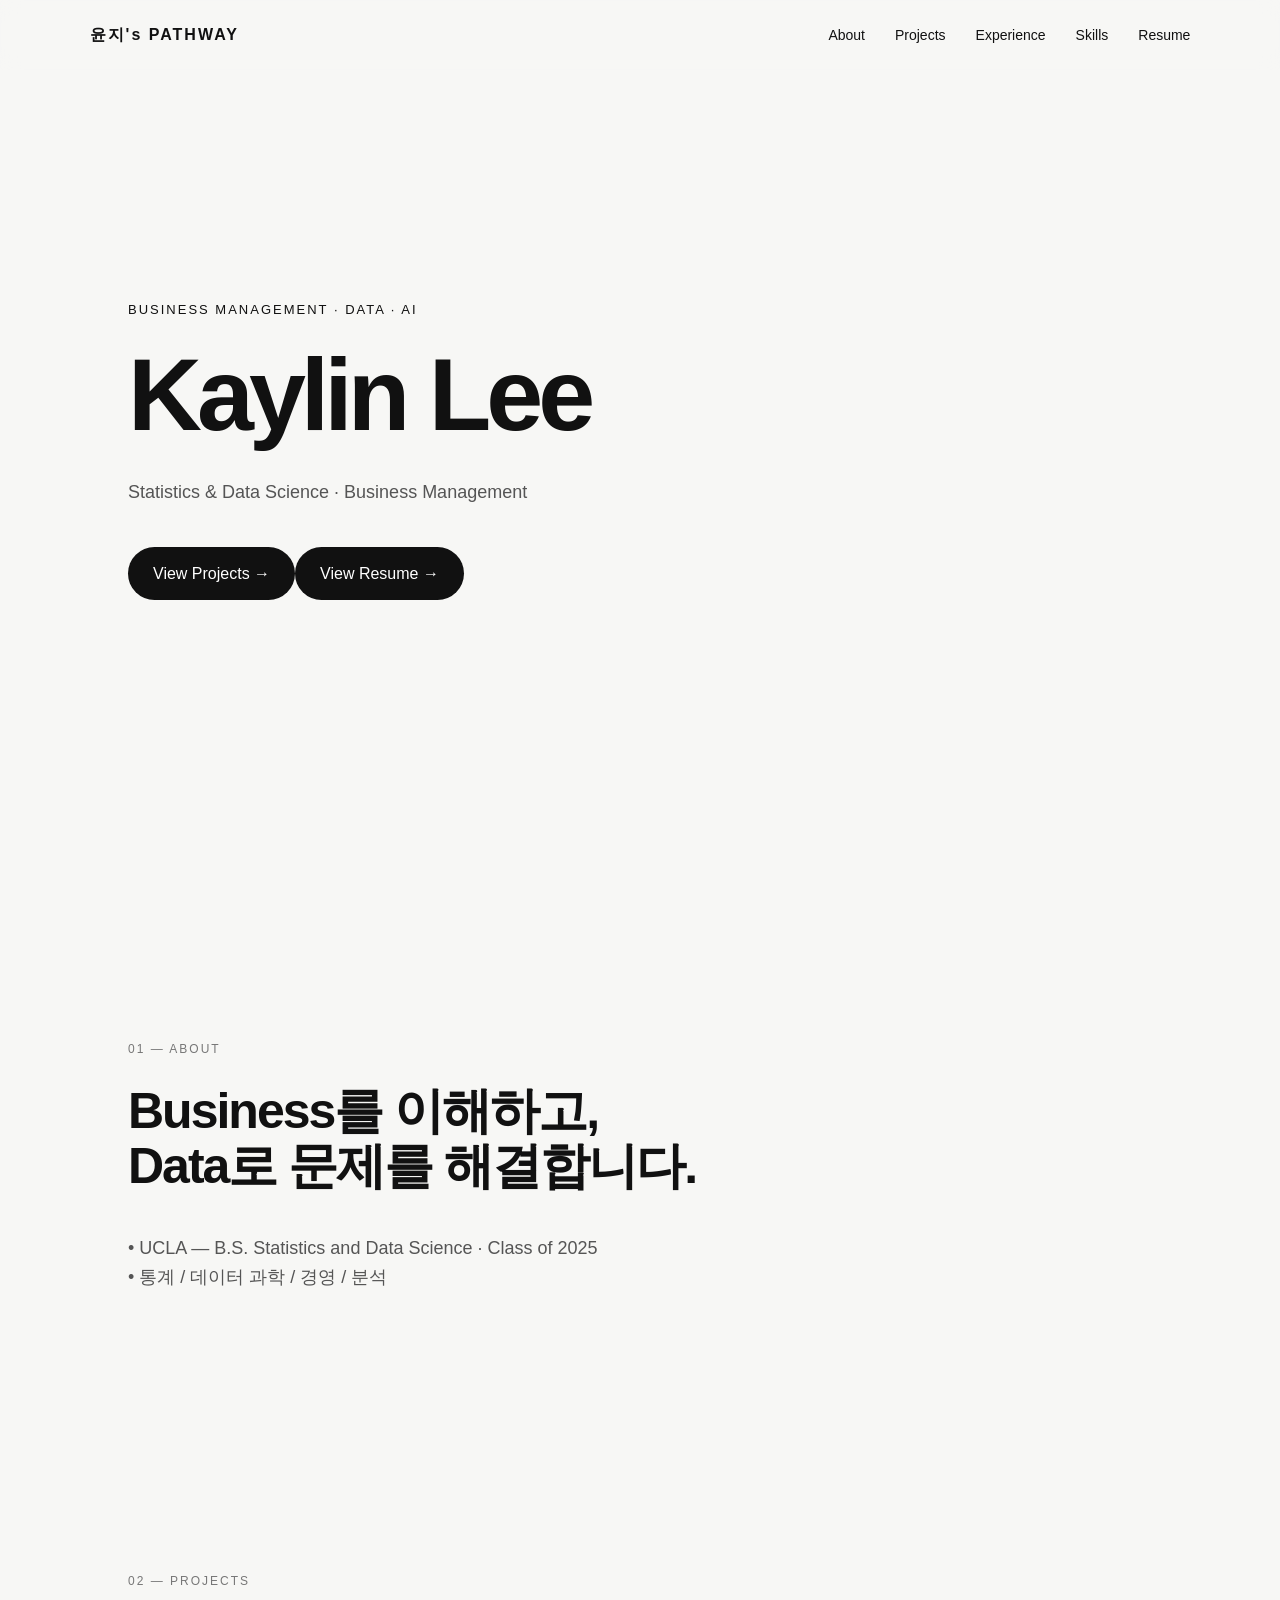
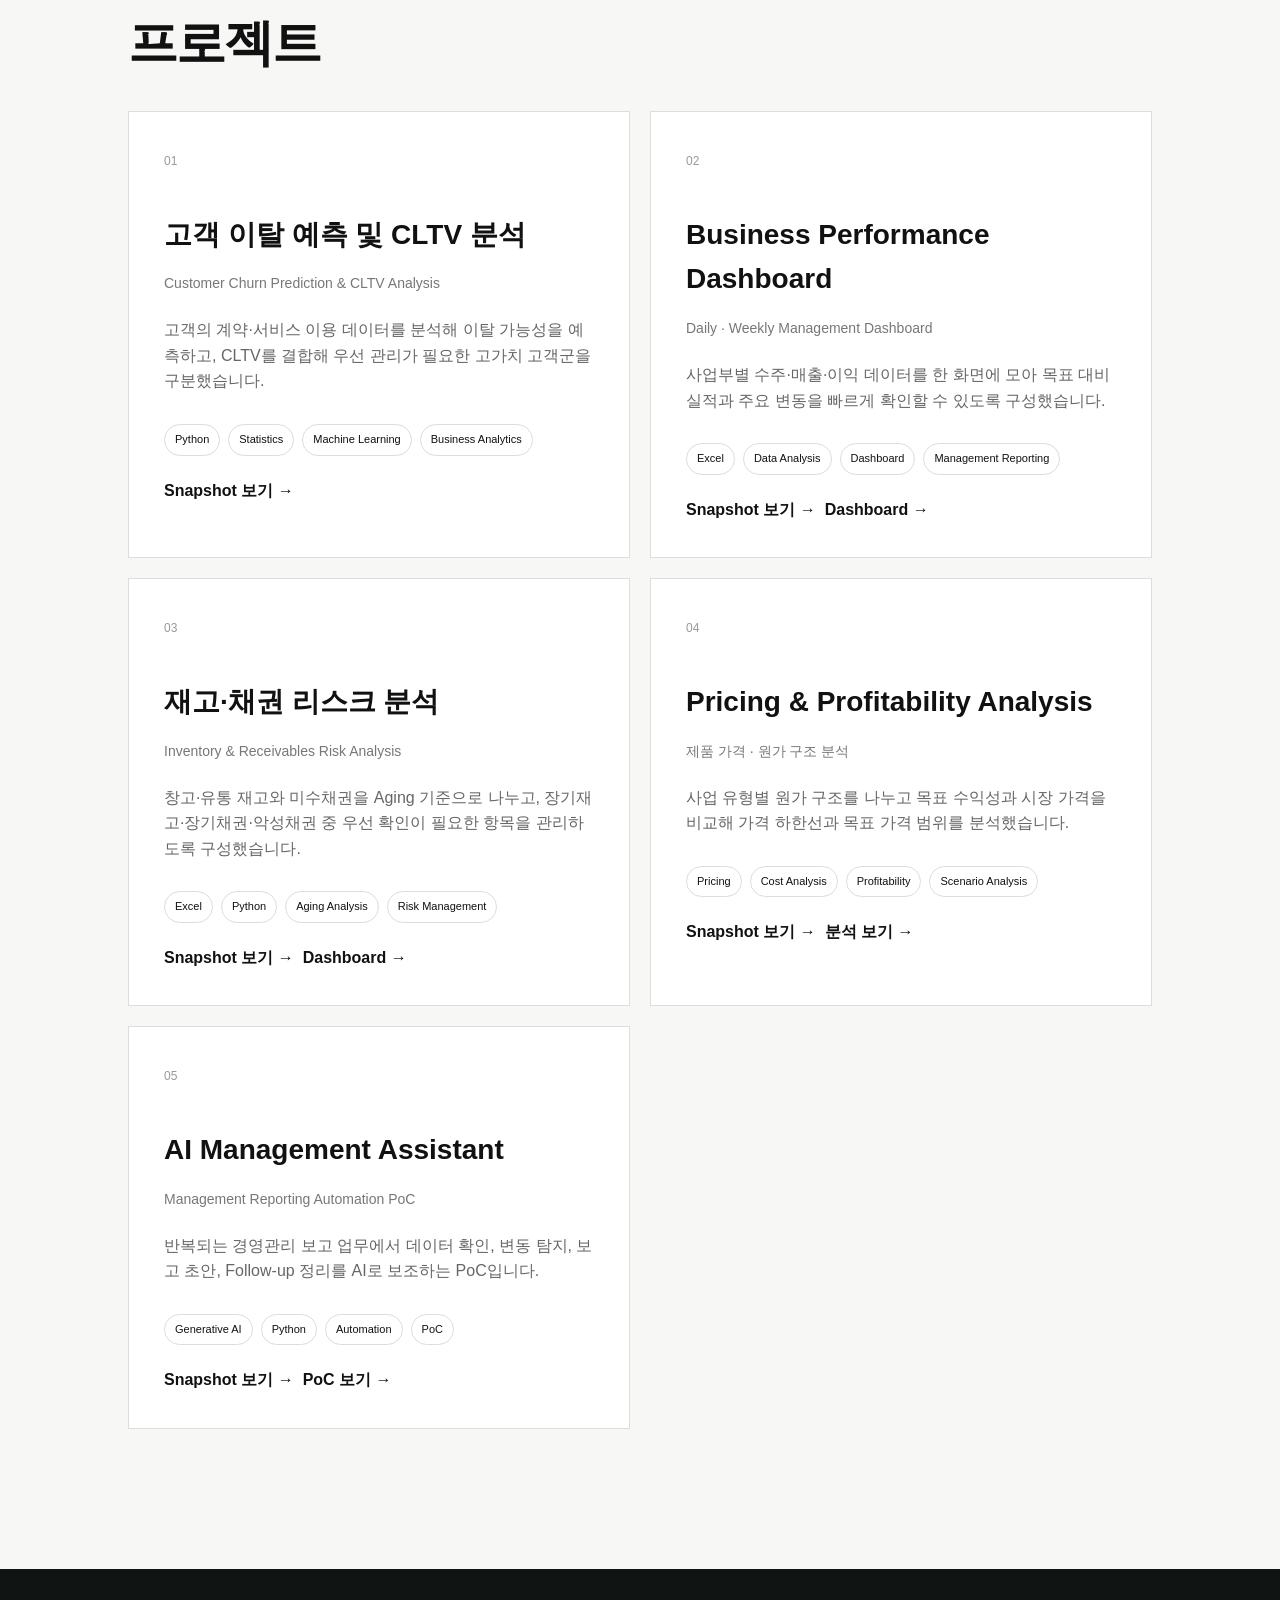
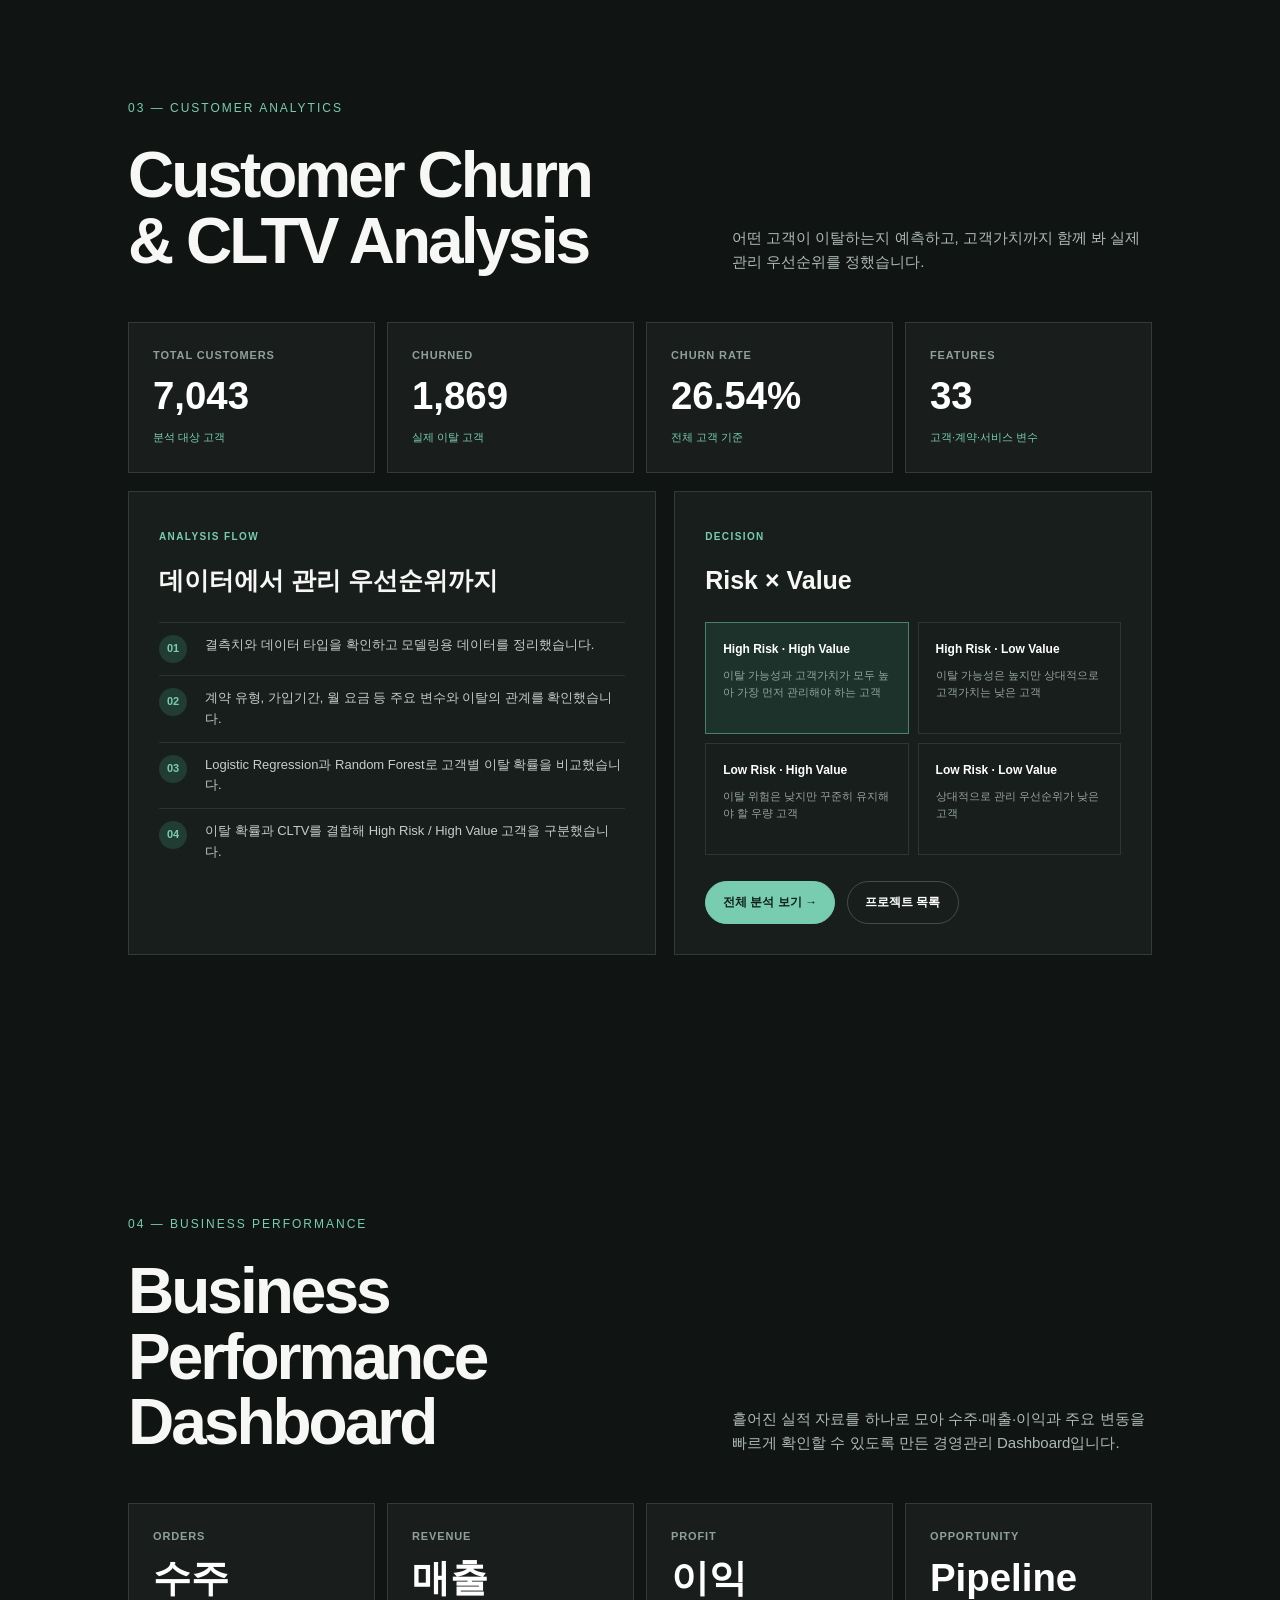
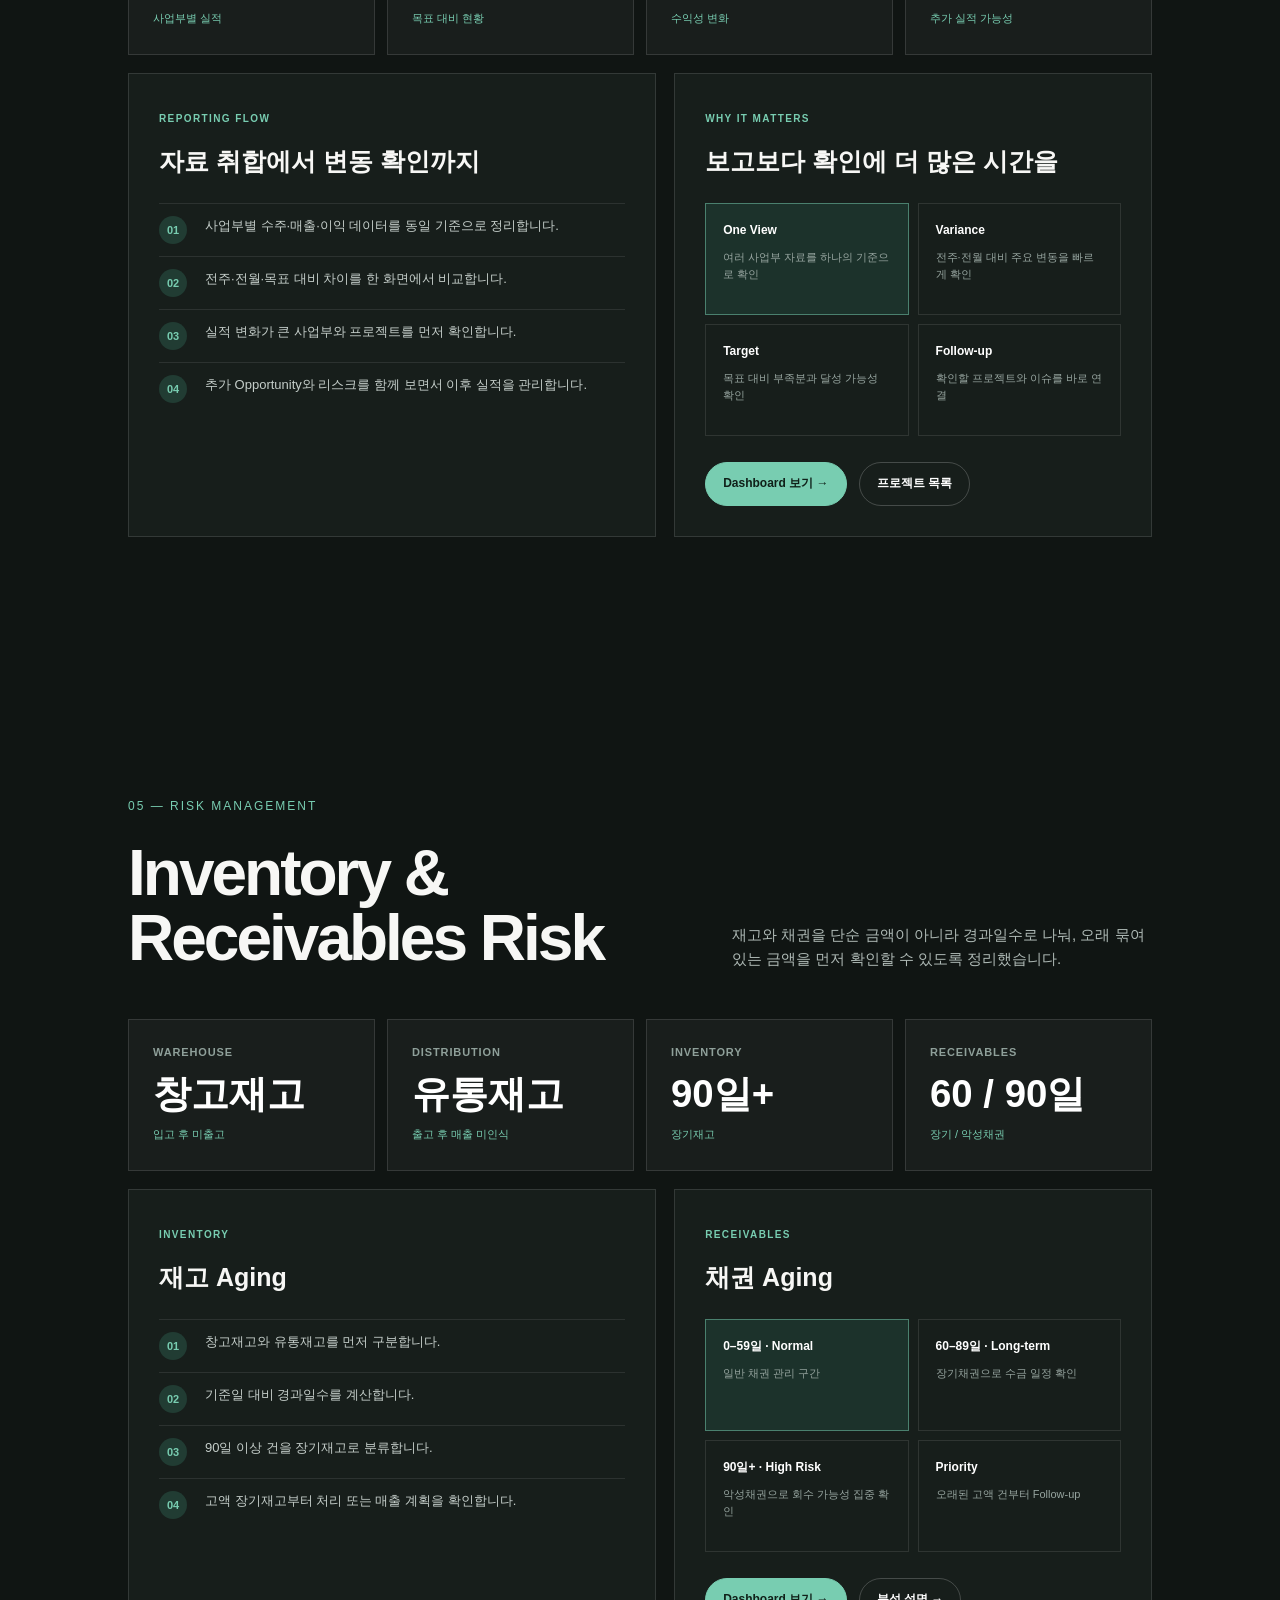
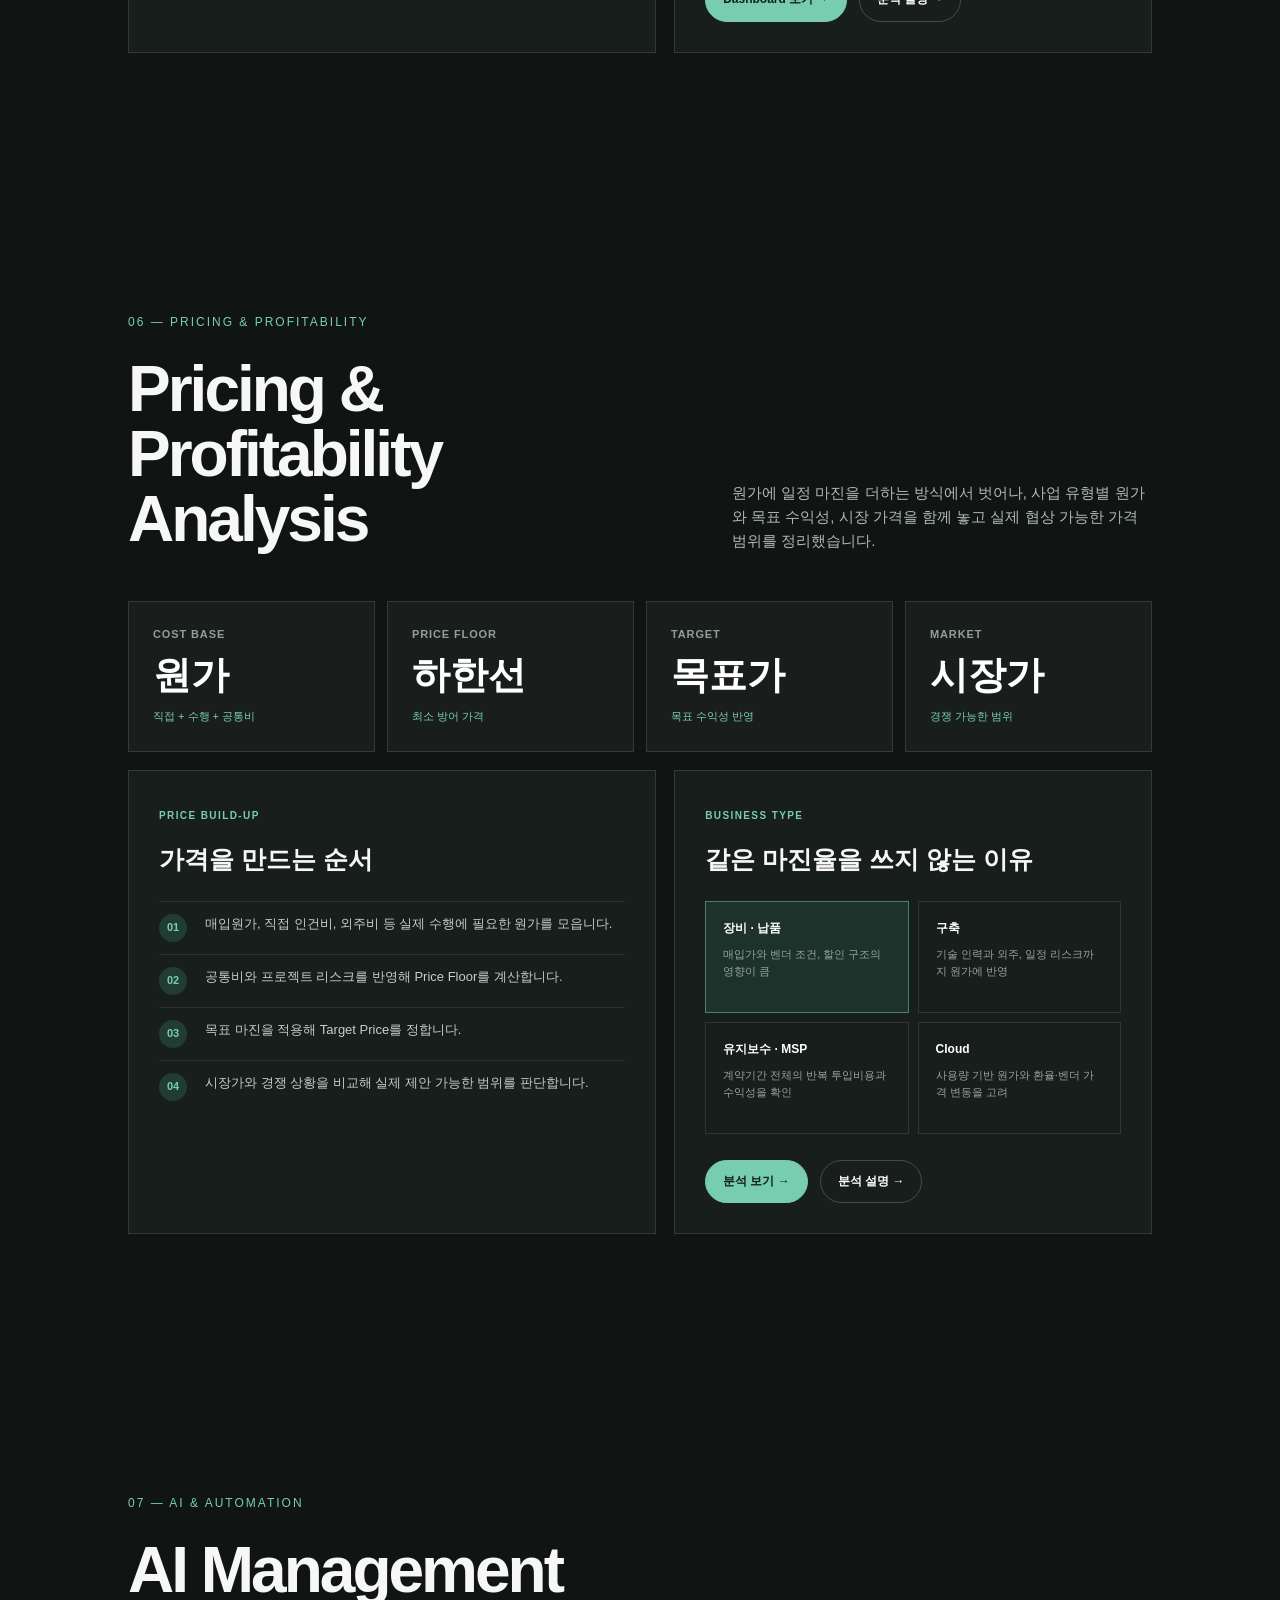
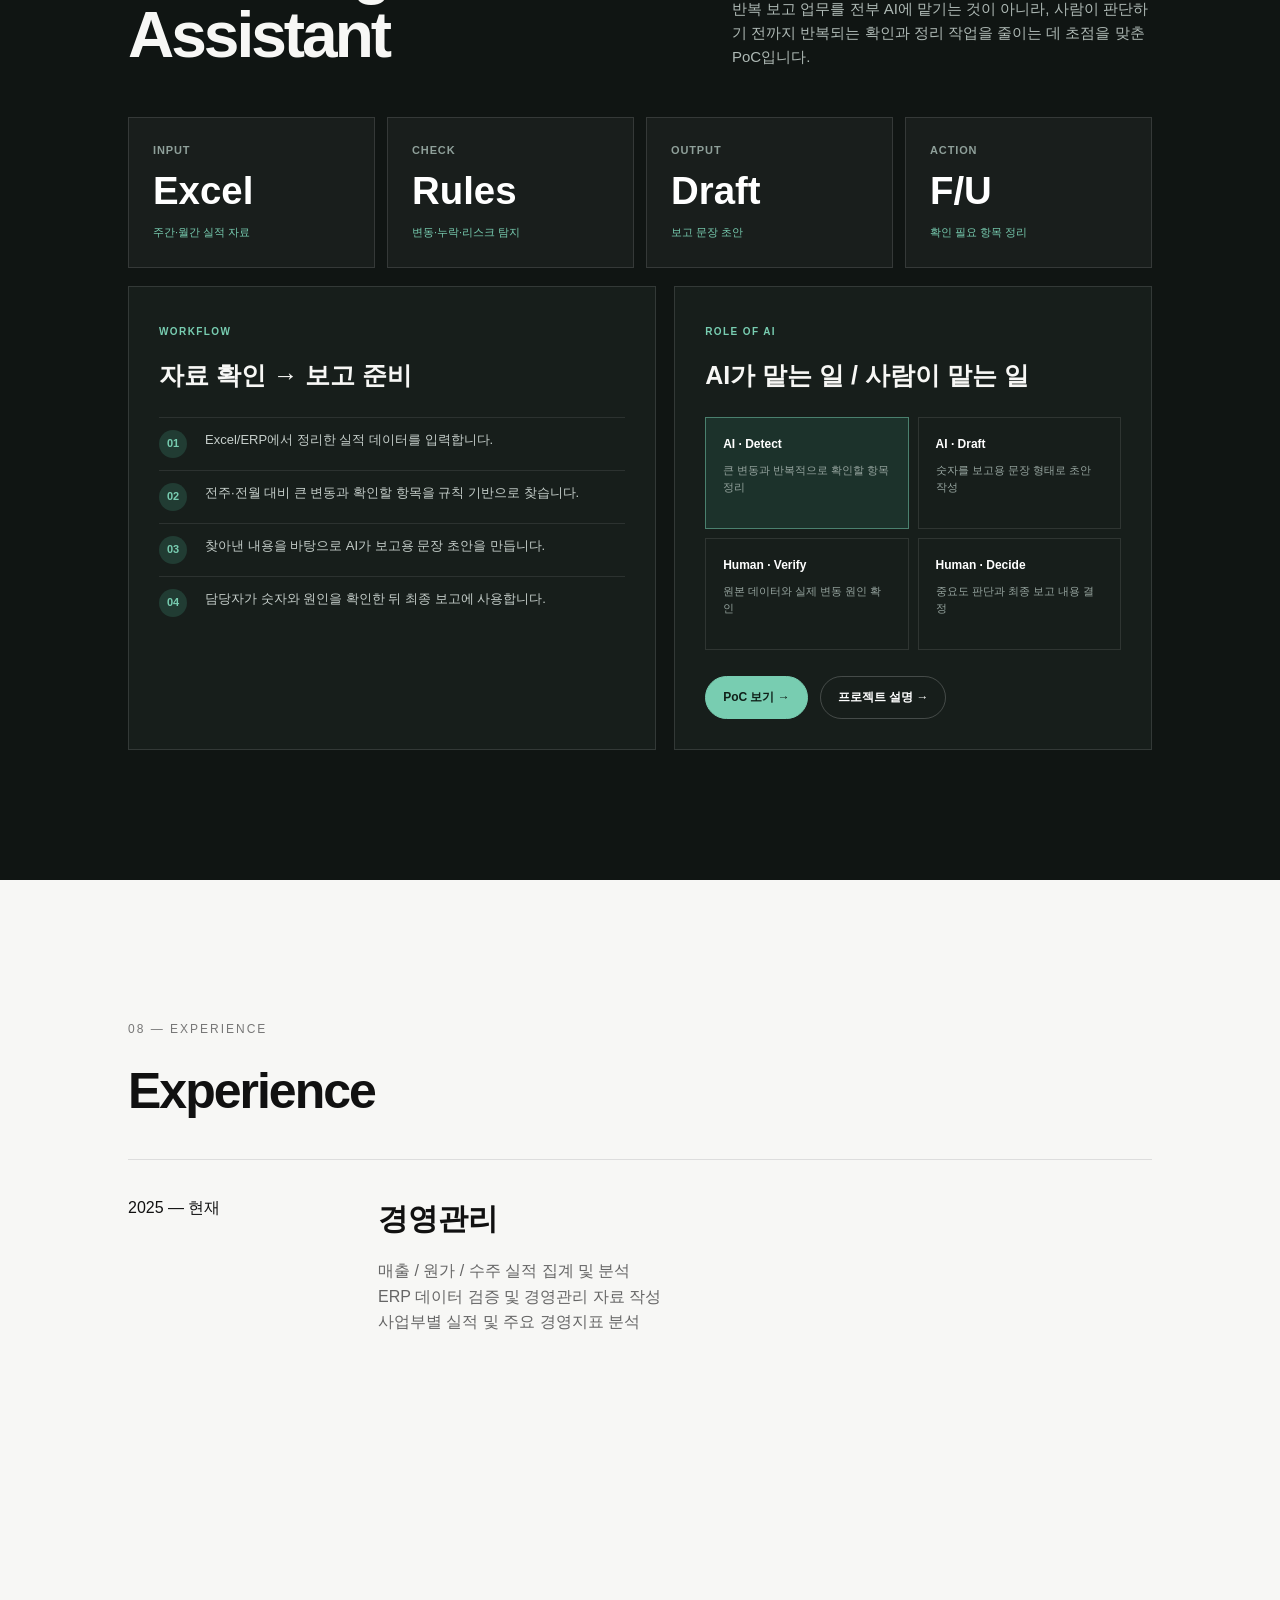
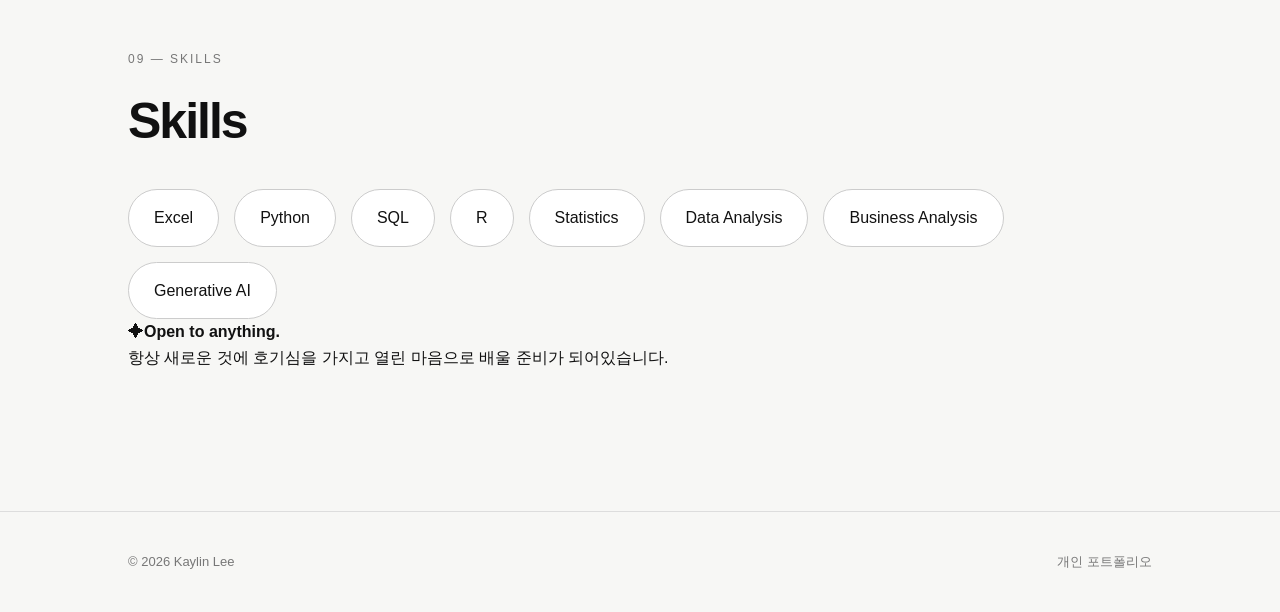
==== commit fbb4b304: "portfolio" ====
--- a/index.html
+++ b/index.html
@@ -1,285 +1,27 @@
 <!DOCTYPE html>
 <html lang="ko">
 <head>
-    <meta charset="UTF-8">
-    <meta name="viewport" content="width=device-width, initial-scale=1.0">
-    <title>이윤지 | Business · Data · AI</title>
-    <link rel="stylesheet" href="style.css">
-    <link rel="stylesheet" href="snapshot.css">
+<meta charset="UTF-8">
+<meta name="viewport" content="width=device-width,initial-scale=1.0">
+<title>이윤지 | Business · Data · AI</title>
+<link rel="stylesheet" href="style.css">
+<link rel="stylesheet" href="snapshot.css">
 </head>
 <body>
-
-<nav>
-    <div class="logo">윤지's PATHWAY</div>
-    <div class="nav-links">
-        <a href="#about">About</a>
-        <a href="#projects">Projects</a>
-        <a href="#experience">Experience</a>
-        <a href="#skills">Skills</a>
-        <a href="Yunjee%2C%20LEE_resume.pdf" target="_blank">Resume</a>
-    </div>
-</nav>
-
-<section class="hero">
-    <div class="hero-text">
-        <p class="eyebrow">BUSINESS MANAGEMENT · DATA · AI</p>
-        <h1>Turning Data<br>into Better Decisions.</h1>
-        <p class="intro">데이터를 통해 문제를 발견하고, 분석과 AI를 활용해 해결합니다.</p>
-        <div class="hero-buttons">
-            <a href="#projects" class="button">View Projects →</a>
-            <a href="Yunjee%2C%20LEE_resume.pdf" target="_blank" class="button">View Resume →</a>
-        </div>
-    </div>
-</section>
-
-<section id="about" class="section">
-    <p class="section-label">01 — ABOUT</p>
-    <h2>Business를 이해하고,<br>Data로 문제를 해결합니다.</h2>
-    <p class="description">
-        • UCLA — B.S. Statistics and Data Science · Class of 2025<br>
-        • 통계 / 데이터 과학 / 경영 / 분석
-    </p>
-</section>
-
-<section id="projects" class="section">
-    <p class="section-label">02 — PROJECTS</p>
-    <h2>프로젝트</h2>
-
-    <div class="project-grid">
-        <div class="project-card">
-            <span>01</span>
-            <h3>고객 이탈 예측 및 CLTV 분석<br><small style="font-size:14px;font-weight:500;color:#777;">Customer Churn Prediction &amp; CLTV Analysis</small></h3>
-            <p>고객의 계약·서비스 이용 데이터를 분석해 이탈 가능성을 예측하고, CLTV를 결합해 우선 관리가 필요한 고가치 고객군을 구분했습니다.</p>
-            <div class="tags"><span>Python</span><span>Statistics</span><span>Machine Learning</span><span>Business Analytics</span></div>
-            <p style="margin-top:22px;"><a href="#churn-snapshot" style="color:#111;font-weight:600;text-decoration:none;">Snapshot 보기 →</a></p>
-        </div>
-
-        <div class="project-card">
-            <span>02</span>
-            <h3>Business Performance Dashboard<br><small style="font-size:14px;font-weight:500;color:#777;">Daily · Weekly Management Dashboard</small></h3>
-            <p>사업부별 수주·매출·이익 데이터를 한 화면에 모아 목표 대비 실적과 주요 변동을 빠르게 확인할 수 있도록 구성했습니다.</p>
-            <div class="tags"><span>Excel</span><span>Data Analysis</span><span>Dashboard</span><span>Management Reporting</span></div>
-            <p style="margin-top:22px;"><a href="#dashboard-snapshot" style="color:#111;font-weight:600;text-decoration:none;">Snapshot 보기 →</a>&nbsp;&nbsp;<a href="projects/weekly-insight-dashboard/index.html" target="_blank" style="color:#111;font-weight:600;text-decoration:none;">Dashboard →</a></p>
-        </div>
-
-        <div class="project-card">
-            <span>03</span>
-            <h3>재고·채권 리스크 분석<br><small style="font-size:14px;font-weight:500;color:#777;">Inventory &amp; Receivables Risk Analysis</small></h3>
-            <p>창고·유통 재고와 미수채권을 Aging 기준으로 나누고, 장기재고·장기채권·악성채권 중 우선 확인이 필요한 항목을 관리하도록 구성했습니다.</p>
-            <div class="tags"><span>Excel</span><span>Python</span><span>Aging Analysis</span><span>Risk Management</span></div>
-            <p style="margin-top:22px;"><a href="#risk-snapshot" style="color:#111;font-weight:600;text-decoration:none;">Snapshot 보기 →</a>&nbsp;&nbsp;<a href="projects/revenue-risk/index.html" target="_blank" style="color:#111;font-weight:600;text-decoration:none;">Dashboard →</a></p>
-        </div>
-
-        <div class="project-card">
-            <span>04</span>
-            <h3>Pricing &amp; Profitability Analysis<br><small style="font-size:14px;font-weight:500;color:#777;">제품 가격 · 원가 구조 분석</small></h3>
-            <p>사업 유형별 원가 구조를 나누고 목표 수익성과 시장 가격을 비교해 가격 하한선과 목표 가격 범위를 분석했습니다.</p>
-            <div class="tags"><span>Pricing</span><span>Cost Analysis</span><span>Profitability</span><span>Scenario Analysis</span></div>
-            <p style="margin-top:22px;"><a href="#pricing-snapshot" style="color:#111;font-weight:600;text-decoration:none;">Snapshot 보기 →</a>&nbsp;&nbsp;<a href="projects/pricing-cost/index.html" target="_blank" style="color:#111;font-weight:600;text-decoration:none;">분석 보기 →</a></p>
-        </div>
-
-        <div class="project-card">
-            <span>05</span>
-            <h3>AI Management Assistant<br><small style="font-size:14px;font-weight:500;color:#777;">Management Reporting Automation PoC</small></h3>
-            <p>반복되는 경영관리 보고 업무에서 데이터 확인, 변동 탐지, 보고 초안, Follow-up 정리를 AI로 보조하는 PoC입니다.</p>
-            <div class="tags"><span>Generative AI</span><span>Python</span><span>Automation</span><span>PoC</span></div>
-            <p style="margin-top:22px;"><a href="#ai-snapshot" style="color:#111;font-weight:600;text-decoration:none;">Snapshot 보기 →</a>&nbsp;&nbsp;<a href="projects/ai-management-assistant/index.html" target="_blank" style="color:#111;font-weight:600;text-decoration:none;">PoC 보기 →</a></p>
-        </div>
-    </div>
-</section>
-
-<section id="churn-snapshot" class="snapshot-section">
-    <p class="section-label">03 — CUSTOMER ANALYTICS</p>
-    <div class="snapshot-header">
-        <h2>Customer Churn<br>&amp; CLTV Analysis</h2>
-        <p>어떤 고객이 이탈하는지 예측하고, 고객가치까지 함께 봐 실제 관리 우선순위를 정했습니다.</p>
-    </div>
-    <div class="snapshot-metrics">
-        <article class="snapshot-metric"><span>TOTAL CUSTOMERS</span><strong>7,043</strong><small>분석 대상 고객</small></article>
-        <article class="snapshot-metric"><span>CHURNED</span><strong>1,869</strong><small>실제 이탈 고객</small></article>
-        <article class="snapshot-metric"><span>CHURN RATE</span><strong>26.54%</strong><small>전체 고객 기준</small></article>
-        <article class="snapshot-metric"><span>FEATURES</span><strong>33</strong><small>고객·계약·서비스 변수</small></article>
-    </div>
-    <div class="snapshot-content">
-        <article class="snapshot-card">
-            <span>ANALYSIS FLOW</span><h3>데이터에서 관리 우선순위까지</h3>
-            <ol class="snapshot-list">
-                <li><b>01</b><span>결측치와 데이터 타입을 확인하고 모델링용 데이터를 정리했습니다.</span></li>
-                <li><b>02</b><span>계약 유형, 가입기간, 월 요금 등 주요 변수와 이탈의 관계를 확인했습니다.</span></li>
-                <li><b>03</b><span>Logistic Regression과 Random Forest로 고객별 이탈 확률을 비교했습니다.</span></li>
-                <li><b>04</b><span>이탈 확률과 CLTV를 결합해 High Risk / High Value 고객을 구분했습니다.</span></li>
-            </ol>
-        </article>
-        <article class="snapshot-card">
-            <span>DECISION</span><h3>Risk × Value</h3>
-            <div class="segment-grid">
-                <div class="segment priority"><strong>High Risk · High Value</strong><p>이탈 가능성과 고객가치가 모두 높아 가장 먼저 관리해야 하는 고객</p></div>
-                <div class="segment"><strong>High Risk · Low Value</strong><p>이탈 가능성은 높지만 상대적으로 고객가치는 낮은 고객</p></div>
-                <div class="segment"><strong>Low Risk · High Value</strong><p>이탈 위험은 낮지만 꾸준히 유지해야 할 우량 고객</p></div>
-                <div class="segment"><strong>Low Risk · Low Value</strong><p>상대적으로 관리 우선순위가 낮은 고객</p></div>
-            </div>
-            <div class="snapshot-actions"><a href="projects/customer-churn/README.md" target="_blank">전체 분석 보기 →</a><a href="#projects">프로젝트 목록</a></div>
-        </article>
-    </div>
-</section>
-
-<section id="dashboard-snapshot" class="snapshot-section">
-    <p class="section-label">04 — BUSINESS PERFORMANCE</p>
-    <div class="snapshot-header">
-        <h2>Business Performance<br>Dashboard</h2>
-        <p>흩어진 실적 자료를 하나로 모아 수주·매출·이익과 주요 변동을 빠르게 확인할 수 있도록 만든 경영관리 Dashboard입니다.</p>
-    </div>
-    <div class="snapshot-metrics">
-        <article class="snapshot-metric"><span>ORDERS</span><strong>수주</strong><small>사업부별 실적</small></article>
-        <article class="snapshot-metric"><span>REVENUE</span><strong>매출</strong><small>목표 대비 현황</small></article>
-        <article class="snapshot-metric"><span>PROFIT</span><strong>이익</strong><small>수익성 변화</small></article>
-        <article class="snapshot-metric"><span>OPPORTUNITY</span><strong>Pipeline</strong><small>추가 실적 가능성</small></article>
-    </div>
-    <div class="snapshot-content">
-        <article class="snapshot-card">
-            <span>REPORTING FLOW</span><h3>자료 취합에서 변동 확인까지</h3>
-            <ol class="snapshot-list">
-                <li><b>01</b><span>사업부별 수주·매출·이익 데이터를 동일 기준으로 정리합니다.</span></li>
-                <li><b>02</b><span>전주·전월·목표 대비 차이를 한 화면에서 비교합니다.</span></li>
-                <li><b>03</b><span>실적 변화가 큰 사업부와 프로젝트를 먼저 확인합니다.</span></li>
-                <li><b>04</b><span>추가 Opportunity와 리스크를 함께 보면서 이후 실적을 관리합니다.</span></li>
-            </ol>
-        </article>
-        <article class="snapshot-card">
-            <span>WHY IT MATTERS</span><h3>보고보다 확인에 더 많은 시간을</h3>
-            <div class="segment-grid">
-                <div class="segment priority"><strong>One View</strong><p>여러 사업부 자료를 하나의 기준으로 확인</p></div>
-                <div class="segment"><strong>Variance</strong><p>전주·전월 대비 주요 변동을 빠르게 확인</p></div>
-                <div class="segment"><strong>Target</strong><p>목표 대비 부족분과 달성 가능성 확인</p></div>
-                <div class="segment"><strong>Follow-up</strong><p>확인할 프로젝트와 이슈를 바로 연결</p></div>
-            </div>
-            <div class="snapshot-actions"><a href="projects/weekly-insight-dashboard/index.html" target="_blank">Dashboard 보기 →</a><a href="#projects">프로젝트 목록</a></div>
-        </article>
-    </div>
-</section>
-
-<section id="risk-snapshot" class="snapshot-section">
-    <p class="section-label">05 — RISK MANAGEMENT</p>
-    <div class="snapshot-header">
-        <h2>Inventory &amp;<br>Receivables Risk</h2>
-        <p>재고와 채권을 단순 금액이 아니라 경과일수로 나눠, 오래 묶여 있는 금액을 먼저 확인할 수 있도록 정리했습니다.</p>
-    </div>
-    <div class="snapshot-metrics">
-        <article class="snapshot-metric"><span>WAREHOUSE</span><strong>창고재고</strong><small>입고 후 미출고</small></article>
-        <article class="snapshot-metric"><span>DISTRIBUTION</span><strong>유통재고</strong><small>출고 후 매출 미인식</small></article>
-        <article class="snapshot-metric"><span>INVENTORY</span><strong>90일+</strong><small>장기재고</small></article>
-        <article class="snapshot-metric"><span>RECEIVABLES</span><strong>60 / 90일</strong><small>장기 / 악성채권</small></article>
-    </div>
-    <div class="snapshot-content">
-        <article class="snapshot-card">
-            <span>INVENTORY</span><h3>재고 Aging</h3>
-            <ol class="snapshot-list">
-                <li><b>01</b><span>창고재고와 유통재고를 먼저 구분합니다.</span></li>
-                <li><b>02</b><span>기준일 대비 경과일수를 계산합니다.</span></li>
-                <li><b>03</b><span>90일 이상 건을 장기재고로 분류합니다.</span></li>
-                <li><b>04</b><span>고액 장기재고부터 처리 또는 매출 계획을 확인합니다.</span></li>
-            </ol>
-        </article>
-        <article class="snapshot-card">
-            <span>RECEIVABLES</span><h3>채권 Aging</h3>
-            <div class="segment-grid">
-                <div class="segment priority"><strong>0–59일 · Normal</strong><p>일반 채권 관리 구간</p></div>
-                <div class="segment"><strong>60–89일 · Long-term</strong><p>장기채권으로 수금 일정 확인</p></div>
-                <div class="segment"><strong>90일+ · High Risk</strong><p>악성채권으로 회수 가능성 집중 확인</p></div>
-                <div class="segment"><strong>Priority</strong><p>오래된 고액 건부터 Follow-up</p></div>
-            </div>
-            <div class="snapshot-actions"><a href="projects/revenue-risk/index.html" target="_blank">Dashboard 보기 →</a><a href="projects/revenue-risk/README.md" target="_blank">분석 설명 →</a></div>
-        </article>
-    </div>
-</section>
-
-<section id="pricing-snapshot" class="snapshot-section">
-    <p class="section-label">06 — PRICING &amp; PROFITABILITY</p>
-    <div class="snapshot-header">
-        <h2>Pricing &amp;<br>Cost Structure</h2>
-        <p>매입가에 단순 마진을 더하는 방식이 아니라, 사업 유형별 총원가와 목표 수익성, 시장 가격을 함께 보고 가격 범위를 만들었습니다.</p>
-    </div>
-    <div class="snapshot-metrics">
-        <article class="snapshot-metric"><span>COST</span><strong>총원가</strong><small>직접 + 수행 + 공통</small></article>
-        <article class="snapshot-metric"><span>FLOOR</span><strong>하한선</strong><small>최소 방어 가격</small></article>
-        <article class="snapshot-metric"><span>TARGET</span><strong>목표 가격</strong><small>목표 수익성 반영</small></article>
-        <article class="snapshot-metric"><span>MARKET</span><strong>시장 비교</strong><small>경쟁 가격 검토</small></article>
-    </div>
-    <div class="snapshot-content">
-        <article class="snapshot-card">
-            <span>PRICING LOGIC</span><h3>원가에서 협상 범위까지</h3>
-            <ol class="snapshot-list">
-                <li><b>01</b><span>장비·구축·유지보수·운영 등 사업 유형별 원가 구조를 나눕니다.</span></li>
-                <li><b>02</b><span>직접원가뿐 아니라 수행원가와 공통비, 리스크 비용까지 반영합니다.</span></li>
-                <li><b>03</b><span>최소 방어 가격과 목표 마진을 반영한 Target Price를 계산합니다.</span></li>
-                <li><b>04</b><span>시장 가격과 비교해 실제 협상 가능한 가격 범위를 정합니다.</span></li>
-            </ol>
-        </article>
-        <article class="snapshot-card">
-            <span>DECISION RANGE</span><h3>Floor → Target → Stretch</h3>
-            <div class="segment-grid">
-                <div class="segment priority"><strong>Floor</strong><p>원가와 최소 수익성을 지키기 위한 하한선</p></div>
-                <div class="segment"><strong>Target</strong><p>목표 마진을 반영한 기준 가격</p></div>
-                <div class="segment"><strong>Stretch</strong><p>시장 상황이 허용할 때 확보할 수 있는 상단 가격</p></div>
-                <div class="segment"><strong>Review</strong><p>할인 요청 시 원가·마진·시장가를 다시 확인</p></div>
-            </div>
-            <div class="snapshot-actions"><a href="projects/pricing-cost/index.html" target="_blank">분석 보기 →</a><a href="projects/pricing-cost/README.md" target="_blank">설명 보기 →</a></div>
-        </article>
-    </div>
-</section>
-
-<section id="ai-snapshot" class="snapshot-section">
-    <p class="section-label">07 — AI AUTOMATION</p>
-    <div class="snapshot-header">
-        <h2>AI Management<br>Assistant</h2>
-        <p>숫자를 AI에게 맡기는 것이 아니라, 이미 계산된 데이터를 바탕으로 확인할 항목과 보고 초안을 정리하는 방식으로 설계했습니다.</p>
-    </div>
-    <div class="snapshot-metrics">
-        <article class="snapshot-metric"><span>DATA CHECK</span><strong>자료 확인</strong><small>누락·형식·기준 점검</small></article>
-        <article class="snapshot-metric"><span>VARIANCE</span><strong>변동 탐지</strong><small>전주·전월 대비</small></article>
-        <article class="snapshot-metric"><span>SUMMARY</span><strong>보고 초안</strong><small>핵심 변화 정리</small></article>
-        <article class="snapshot-metric"><span>FOLLOW-UP</span><strong>확인사항</strong><small>담당자 질문 목록</small></article>
-    </div>
-    <div class="snapshot-content">
-        <article class="snapshot-card">
-            <span>WORKFLOW</span><h3>반복되는 보고 흐름 줄이기</h3>
-            <ol class="snapshot-list">
-                <li><b>01</b><span>사업부별 매출·원가·수주 데이터를 동일 기준으로 정리합니다.</span></li>
-                <li><b>02</b><span>전주/전월 대비 급변과 목표 대비 Gap을 먼저 찾습니다.</span></li>
-                <li><b>03</b><span>변동 내용을 보고 문장 초안으로 바꿉니다.</span></li>
-                <li><b>04</b><span>추가 확인이 필요한 프로젝트와 담당자 질문을 남깁니다.</span></li>
-            </ol>
-        </article>
-        <article class="snapshot-card">
-            <span>DESIGN RULE</span><h3>AI는 보조 역할로</h3>
-            <div class="segment-grid">
-                <div class="segment priority"><strong>Numbers</strong><p>수치는 기존 Excel/Python 로직으로 계산</p></div>
-                <div class="segment"><strong>Summary</strong><p>AI는 변화 해석과 문장 초안에 사용</p></div>
-                <div class="segment"><strong>Trace</strong><p>요약의 근거가 된 숫자를 다시 확인 가능</p></div>
-                <div class="segment"><strong>Review</strong><p>최종 보고 전 담당자가 직접 검토</p></div>
-            </div>
-            <div class="snapshot-actions"><a href="projects/ai-management-assistant/index.html" target="_blank">PoC 보기 →</a><a href="projects/ai-management-assistant/README.md" target="_blank">설명 보기 →</a></div>
-        </article>
-    </div>
-</section>
-
-<section id="experience" class="section">
-    <p class="section-label">08 — EXPERIENCE</p>
-    <h2>Experience</h2>
-    <div class="experience-item">
-        <div><span>2025 — 현재</span></div>
-        <div><h3>경영관리</h3><p>매출 / 원가 / 수주 실적 집계 및 분석<br>ERP 데이터 검증 및 경영관리 자료 작성<br>사업부별 실적 및 주요 경영지표 분석</p></div>
-    </div>
-</section>
-
-<section id="skills" class="section">
-    <p class="section-label">09 — SKILLS</p>
-    <h2>Skills</h2>
-    <div class="skills"><span>Excel</span><span>Python</span><span>SQL</span><span>R</span><span>Statistics</span><span>Data Analysis</span><span>Business Analysis</span><span>Generative AI</span></div>
-    <div class="open-to-anything"><span>✦</span><strong>Open to anything.</strong><p>항상 새로운 것에 호기심을 가지고 열린 마음으로 배울 준비가 되어있습니다.</p></div>
-</section>
-
-<footer><p>© 2026 Kaylin Lee</p><p>개인 포트폴리오</p></footer>
-<script src="script.js"></script>
-</body>
-</html>+<nav><div class="logo">윤지's PATHWAY</div><div class="nav-links"><a href="#about">About</a><a href="#projects">Projects</a><a href="#experience">Experience</a><a href="#skills">Skills</a><a href="Yunjee%2C%20LEE_resume.pdf" target="_blank">Resume</a></div></nav>
+<section class="hero"><div class="hero-text"><p class="eyebrow">BUSINESS MANAGEMENT · DATA · AI</p><h1>Kaylin Lee</h1><p class="intro">Statistics &amp; Data Science · Business Management</p><div class="hero-buttons"><a href="#projects" class="button">View Projects →</a><a href="Yunjee%2C%20LEE_resume.pdf" target="_blank" class="button">View Resume →</a></div></div></section>
+<section id="about" class="section"><p class="section-label">01 — ABOUT</p><h2>Business를 이해하고,<br>Data로 문제를 해결합니다.</h2><p class="description">• UCLA — B.S. Statistics and Data Science · Class of 2025<br>• 통계 / 데이터 과학 / 경영 / 분석</p></section>
+<section id="projects" class="section"><p class="section-label">02 — PROJECTS</p><h2>프로젝트</h2><div class="project-grid">
+<div class="project-card"><span>01</span><h3>고객 이탈 예측 및 CLTV 분석<br><small style="font-size:14px;font-weight:500;color:#777;">Customer Churn Prediction &amp; CLTV Analysis</small></h3><p>고객의 계약·서비스 이용 데이터를 분석해 이탈 가능성을 예측하고, CLTV를 결합해 우선 관리가 필요한 고가치 고객군을 구분했습니다.</p><div class="tags"><span>Python</span><span>Statistics</span><span>Machine Learning</span><span>Business Analytics</span></div><p style="margin-top:22px;"><a href="#churn-snapshot" style="color:#111;font-weight:600;text-decoration:none;">Snapshot 보기 →</a></p></div>
+<div class="project-card"><span>02</span><h3>Business Performance Dashboard<br><small style="font-size:14px;font-weight:500;color:#777;">Daily · Weekly Management Dashboard</small></h3><p>사업부별 수주·매출·이익 데이터를 한 화면에 모아 목표 대비 실적과 주요 변동을 빠르게 확인할 수 있도록 구성했습니다.</p><div class="tags"><span>Excel</span><span>Data Analysis</span><span>Dashboard</span><span>Management Reporting</span></div><p style="margin-top:22px;"><a href="#dashboard-snapshot" style="color:#111;font-weight:600;text-decoration:none;">Snapshot 보기 →</a>&nbsp;&nbsp;<a href="projects/weekly-insight-dashboard/index.html" target="_blank" style="color:#111;font-weight:600;text-decoration:none;">Dashboard →</a></p></div>
+<div class="project-card"><span>03</span><h3>재고·채권 리스크 분석<br><small style="font-size:14px;font-weight:500;color:#777;">Inventory &amp; Receivables Risk Analysis</small></h3><p>창고·유통 재고와 미수채권을 Aging 기준으로 나누고, 장기재고·장기채권·악성채권 중 우선 확인이 필요한 항목을 관리하도록 구성했습니다.</p><div class="tags"><span>Excel</span><span>Python</span><span>Aging Analysis</span><span>Risk Management</span></div><p style="margin-top:22px;"><a href="#risk-snapshot" style="color:#111;font-weight:600;text-decoration:none;">Snapshot 보기 →</a>&nbsp;&nbsp;<a href="projects/revenue-risk/index.html" target="_blank" style="color:#111;font-weight:600;text-decoration:none;">Dashboard →</a></p></div>
+<div class="project-card"><span>04</span><h3>Pricing &amp; Profitability Analysis<br><small style="font-size:14px;font-weight:500;color:#777;">제품 가격 · 원가 구조 분석</small></h3><p>사업 유형별 원가 구조를 나누고 목표 수익성과 시장 가격을 비교해 가격 하한선과 목표 가격 범위를 분석했습니다.</p><div class="tags"><span>Pricing</span><span>Cost Analysis</span><span>Profitability</span><span>Scenario Analysis</span></div><p style="margin-top:22px;"><a href="#pricing-snapshot" style="color:#111;font-weight:600;text-decoration:none;">Snapshot 보기 →</a>&nbsp;&nbsp;<a href="projects/pricing-cost/index.html" target="_blank" style="color:#111;font-weight:600;text-decoration:none;">분석 보기 →</a></p></div>
+<div class="project-card"><span>05</span><h3>AI Management Assistant<br><small style="font-size:14px;font-weight:500;color:#777;">Management Reporting Automation PoC</small></h3><p>반복되는 경영관리 보고 업무에서 데이터 확인, 변동 탐지, 보고 초안, Follow-up 정리를 AI로 보조하는 PoC입니다.</p><div class="tags"><span>Generative AI</span><span>Python</span><span>Automation</span><span>PoC</span></div><p style="margin-top:22px;"><a href="#ai-snapshot" style="color:#111;font-weight:600;text-decoration:none;">Snapshot 보기 →</a>&nbsp;&nbsp;<a href="projects/ai-management-assistant/index.html" target="_blank" style="color:#111;font-weight:600;text-decoration:none;">PoC 보기 →</a></p></div></div></section>
+<section id="churn-snapshot" class="snapshot-section"><p class="section-label">03 — CUSTOMER ANALYTICS</p><div class="snapshot-header"><h2>Customer Churn<br>&amp; CLTV Analysis</h2><p>어떤 고객이 이탈하는지 예측하고, 고객가치까지 함께 봐 실제 관리 우선순위를 정했습니다.</p></div><div class="snapshot-metrics"><article class="snapshot-metric"><span>TOTAL CUSTOMERS</span><strong>7,043</strong><small>분석 대상 고객</small></article><article class="snapshot-metric"><span>CHURNED</span><strong>1,869</strong><small>실제 이탈 고객</small></article><article class="snapshot-metric"><span>CHURN RATE</span><strong>26.54%</strong><small>전체 고객 기준</small></article><article class="snapshot-metric"><span>FEATURES</span><strong>33</strong><small>고객·계약·서비스 변수</small></article></div><div class="snapshot-content"><article class="snapshot-card"><span>ANALYSIS FLOW</span><h3>데이터에서 관리 우선순위까지</h3><ol class="snapshot-list"><li><b>01</b><span>결측치와 데이터 타입을 확인하고 모델링용 데이터를 정리했습니다.</span></li><li><b>02</b><span>계약 유형, 가입기간, 월 요금 등 주요 변수와 이탈의 관계를 확인했습니다.</span></li><li><b>03</b><span>Logistic Regression과 Random Forest로 고객별 이탈 확률을 비교했습니다.</span></li><li><b>04</b><span>이탈 확률과 CLTV를 결합해 High Risk / High Value 고객을 구분했습니다.</span></li></ol></article><article class="snapshot-card"><span>DECISION</span><h3>Risk × Value</h3><div class="segment-grid"><div class="segment priority"><strong>High Risk · High Value</strong><p>이탈 가능성과 고객가치가 모두 높아 가장 먼저 관리해야 하는 고객</p></div><div class="segment"><strong>High Risk · Low Value</strong><p>이탈 가능성은 높지만 상대적으로 고객가치는 낮은 고객</p></div><div class="segment"><strong>Low Risk · High Value</strong><p>이탈 위험은 낮지만 꾸준히 유지해야 할 우량 고객</p></div><div class="segment"><strong>Low Risk · Low Value</strong><p>상대적으로 관리 우선순위가 낮은 고객</p></div></div><div class="snapshot-actions"><a href="projects/customer-churn/README.md" target="_blank">전체 분석 보기 →</a><a href="#projects">프로젝트 목록</a></div></article></div></section>
+<section id="dashboard-snapshot" class="snapshot-section"><p class="section-label">04 — BUSINESS PERFORMANCE</p><div class="snapshot-header"><h2>Business Performance<br>Dashboard</h2><p>흩어진 실적 자료를 하나로 모아 수주·매출·이익과 주요 변동을 빠르게 확인할 수 있도록 만든 경영관리 Dashboard입니다.</p></div><div class="snapshot-metrics"><article class="snapshot-metric"><span>ORDERS</span><strong>수주</strong><small>사업부별 실적</small></article><article class="snapshot-metric"><span>REVENUE</span><strong>매출</strong><small>목표 대비 현황</small></article><article class="snapshot-metric"><span>PROFIT</span><strong>이익</strong><small>수익성 변화</small></article><article class="snapshot-metric"><span>OPPORTUNITY</span><strong>Pipeline</strong><small>추가 실적 가능성</small></article></div><div class="snapshot-content"><article class="snapshot-card"><span>REPORTING FLOW</span><h3>자료 취합에서 변동 확인까지</h3><ol class="snapshot-list"><li><b>01</b><span>사업부별 수주·매출·이익 데이터를 동일 기준으로 정리합니다.</span></li><li><b>02</b><span>전주·전월·목표 대비 차이를 한 화면에서 비교합니다.</span></li><li><b>03</b><span>실적 변화가 큰 사업부와 프로젝트를 먼저 확인합니다.</span></li><li><b>04</b><span>추가 Opportunity와 리스크를 함께 보면서 이후 실적을 관리합니다.</span></li></ol></article><article class="snapshot-card"><span>WHY IT MATTERS</span><h3>보고보다 확인에 더 많은 시간을</h3><div class="segment-grid"><div class="segment priority"><strong>One View</strong><p>여러 사업부 자료를 하나의 기준으로 확인</p></div><div class="segment"><strong>Variance</strong><p>전주·전월 대비 주요 변동을 빠르게 확인</p></div><div class="segment"><strong>Target</strong><p>목표 대비 부족분과 달성 가능성 확인</p></div><div class="segment"><strong>Follow-up</strong><p>확인할 프로젝트와 이슈를 바로 연결</p></div></div><div class="snapshot-actions"><a href="projects/weekly-insight-dashboard/index.html" target="_blank">Dashboard 보기 →</a><a href="#projects">프로젝트 목록</a></div></article></div></section>
+<section id="risk-snapshot" class="snapshot-section"><p class="section-label">05 — RISK MANAGEMENT</p><div class="snapshot-header"><h2>Inventory &amp;<br>Receivables Risk</h2><p>재고와 채권을 단순 금액이 아니라 경과일수로 나눠, 오래 묶여 있는 금액을 먼저 확인할 수 있도록 정리했습니다.</p></div><div class="snapshot-metrics"><article class="snapshot-metric"><span>WAREHOUSE</span><strong>창고재고</strong><small>입고 후 미출고</small></article><article class="snapshot-metric"><span>DISTRIBUTION</span><strong>유통재고</strong><small>출고 후 매출 미인식</small></article><article class="snapshot-metric"><span>INVENTORY</span><strong>90일+</strong><small>장기재고</small></article><article class="snapshot-metric"><span>RECEIVABLES</span><strong>60 / 90일</strong><small>장기 / 악성채권</small></article></div><div class="snapshot-content"><article class="snapshot-card"><span>INVENTORY</span><h3>재고 Aging</h3><ol class="snapshot-list"><li><b>01</b><span>창고재고와 유통재고를 먼저 구분합니다.</span></li><li><b>02</b><span>기준일 대비 경과일수를 계산합니다.</span></li><li><b>03</b><span>90일 이상 건을 장기재고로 분류합니다.</span></li><li><b>04</b><span>고액 장기재고부터 처리 또는 매출 계획을 확인합니다.</span></li></ol></article><article class="snapshot-card"><span>RECEIVABLES</span><h3>채권 Aging</h3><div class="segment-grid"><div class="segment priority"><strong>0–59일 · Normal</strong><p>일반 채권 관리 구간</p></div><div class="segment"><strong>60–89일 · Long-term</strong><p>장기채권으로 수금 일정 확인</p></div><div class="segment"><strong>90일+ · High Risk</strong><p>악성채권으로 회수 가능성 집중 확인</p></div><div class="segment"><strong>Priority</strong><p>오래된 고액 건부터 Follow-up</p></div></div><div class="snapshot-actions"><a href="projects/revenue-risk/index.html" target="_blank">Dashboard 보기 →</a><a href="projects/revenue-risk/README.md" target="_blank">분석 설명 →</a></div></article></div></section>
+<section id="pricing-snapshot" class="snapshot-section"><p class="section-label">06 — PRICING &amp; PROFITABILITY</p><div class="snapshot-header"><h2>Pricing &amp;<br>Profitability Analysis</h2><p>원가에 일정 마진을 더하는 방식에서 벗어나, 사업 유형별 원가와 목표 수익성, 시장 가격을 함께 놓고 실제 협상 가능한 가격 범위를 정리했습니다.</p></div><div class="snapshot-metrics"><article class="snapshot-metric"><span>COST BASE</span><strong>원가</strong><small>직접 + 수행 + 공통비</small></article><article class="snapshot-metric"><span>PRICE FLOOR</span><strong>하한선</strong><small>최소 방어 가격</small></article><article class="snapshot-metric"><span>TARGET</span><strong>목표가</strong><small>목표 수익성 반영</small></article><article class="snapshot-metric"><span>MARKET</span><strong>시장가</strong><small>경쟁 가능한 범위</small></article></div><div class="snapshot-content"><article class="snapshot-card"><span>PRICE BUILD-UP</span><h3>가격을 만드는 순서</h3><ol class="snapshot-list"><li><b>01</b><span>매입원가, 직접 인건비, 외주비 등 실제 수행에 필요한 원가를 모읍니다.</span></li><li><b>02</b><span>공통비와 프로젝트 리스크를 반영해 Price Floor를 계산합니다.</span></li><li><b>03</b><span>목표 마진을 적용해 Target Price를 정합니다.</span></li><li><b>04</b><span>시장가와 경쟁 상황을 비교해 실제 제안 가능한 범위를 판단합니다.</span></li></ol></article><article class="snapshot-card"><span>BUSINESS TYPE</span><h3>같은 마진율을 쓰지 않는 이유</h3><div class="segment-grid"><div class="segment priority"><strong>장비 · 납품</strong><p>매입가와 벤더 조건, 할인 구조의 영향이 큼</p></div><div class="segment"><strong>구축</strong><p>기술 인력과 외주, 일정 리스크까지 원가에 반영</p></div><div class="segment"><strong>유지보수 · MSP</strong><p>계약기간 전체의 반복 투입비용과 수익성을 확인</p></div><div class="segment"><strong>Cloud</strong><p>사용량 기반 원가와 환율·벤더 가격 변동을 고려</p></div></div><div class="snapshot-actions"><a href="projects/pricing-cost/index.html" target="_blank">분석 보기 →</a><a href="projects/pricing-cost/README.md" target="_blank">분석 설명 →</a></div></article></div></section>
+<section id="ai-snapshot" class="snapshot-section"><p class="section-label">07 — AI &amp; AUTOMATION</p><div class="snapshot-header"><h2>AI Management<br>Assistant</h2><p>반복 보고 업무를 전부 AI에 맡기는 것이 아니라, 사람이 판단하기 전까지 반복되는 확인과 정리 작업을 줄이는 데 초점을 맞춘 PoC입니다.</p></div><div class="snapshot-metrics"><article class="snapshot-metric"><span>INPUT</span><strong>Excel</strong><small>주간·월간 실적 자료</small></article><article class="snapshot-metric"><span>CHECK</span><strong>Rules</strong><small>변동·누락·리스크 탐지</small></article><article class="snapshot-metric"><span>OUTPUT</span><strong>Draft</strong><small>보고 문장 초안</small></article><article class="snapshot-metric"><span>ACTION</span><strong>F/U</strong><small>확인 필요 항목 정리</small></article></div><div class="snapshot-content"><article class="snapshot-card"><span>WORKFLOW</span><h3>자료 확인 → 보고 준비</h3><ol class="snapshot-list"><li><b>01</b><span>Excel/ERP에서 정리한 실적 데이터를 입력합니다.</span></li><li><b>02</b><span>전주·전월 대비 큰 변동과 확인할 항목을 규칙 기반으로 찾습니다.</span></li><li><b>03</b><span>찾아낸 내용을 바탕으로 AI가 보고용 문장 초안을 만듭니다.</span></li><li><b>04</b><span>담당자가 숫자와 원인을 확인한 뒤 최종 보고에 사용합니다.</span></li></ol></article><article class="snapshot-card"><span>ROLE OF AI</span><h3>AI가 맡는 일 / 사람이 맡는 일</h3><div class="segment-grid"><div class="segment priority"><strong>AI · Detect</strong><p>큰 변동과 반복적으로 확인할 항목 정리</p></div><div class="segment"><strong>AI · Draft</strong><p>숫자를 보고용 문장 형태로 초안 작성</p></div><div class="segment"><strong>Human · Verify</strong><p>원본 데이터와 실제 변동 원인 확인</p></div><div class="segment"><strong>Human · Decide</strong><p>중요도 판단과 최종 보고 내용 결정</p></div></div><div class="snapshot-actions"><a href="projects/ai-management-assistant/index.html" target="_blank">PoC 보기 →</a><a href="projects/ai-management-assistant/README.md" target="_blank">프로젝트 설명 →</a></div></article></div></section>
+<section id="experience" class="section"><p class="section-label">08 — EXPERIENCE</p><h2>Experience</h2><div class="experience-item"><div><span>2025 — 현재</span></div><div><h3>경영관리</h3><p>매출 / 원가 / 수주 실적 집계 및 분석<br>ERP 데이터 검증 및 경영관리 자료 작성<br>사업부별 실적 및 주요 경영지표 분석</p></div></div></section>
+<section id="skills" class="section"><p class="section-label">09 — SKILLS</p><h2>Skills</h2><div class="skills"><span>Excel</span><span>Python</span><span>SQL</span><span>R</span><span>Statistics</span><span>Data Analysis</span><span>Business Analysis</span><span>Generative AI</span></div><div class="open-to-anything"><span>✦</span><strong>Open to anything.</strong><p>항상 새로운 것에 호기심을 가지고 열린 마음으로 배울 준비가 되어있습니다.</p></div></section>
+<footer><p>© 2026 Kaylin Lee</p><p>개인 포트폴리오</p></footer><script src="script.js"></script></body></html>
